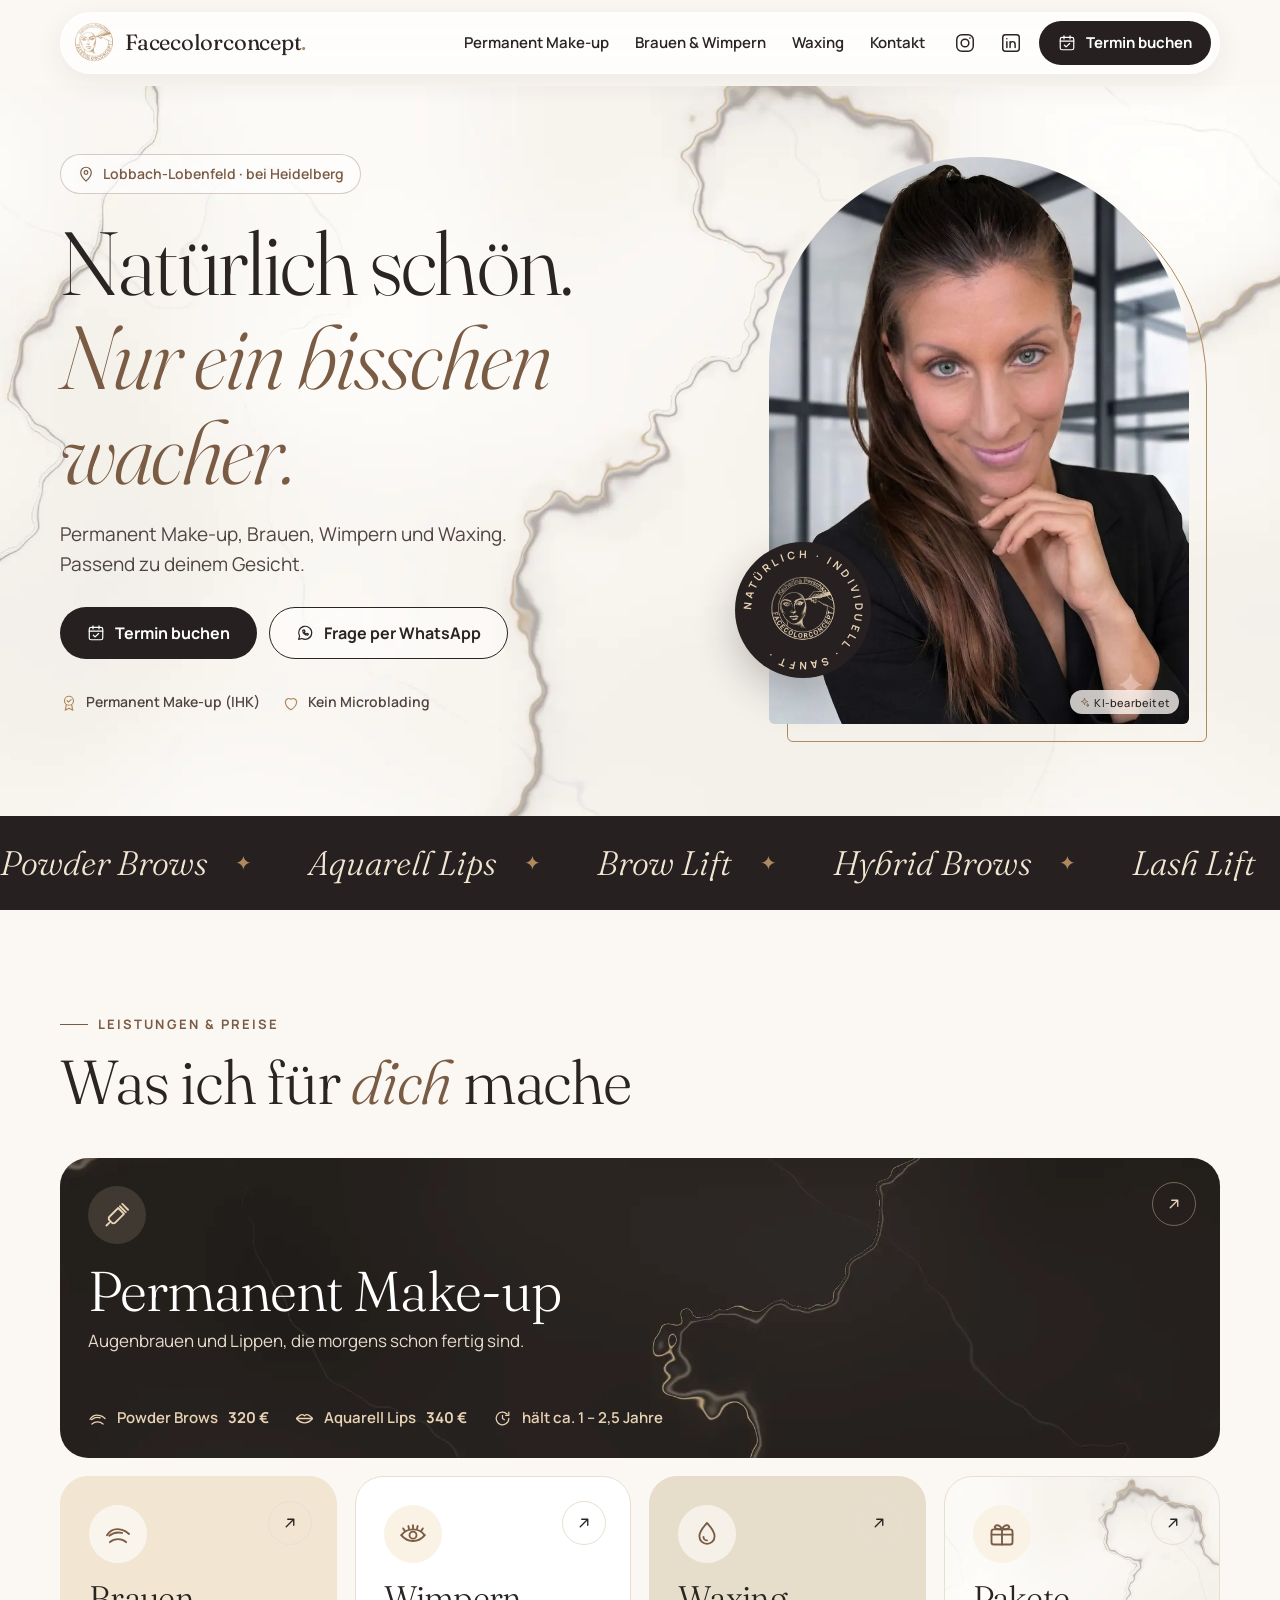
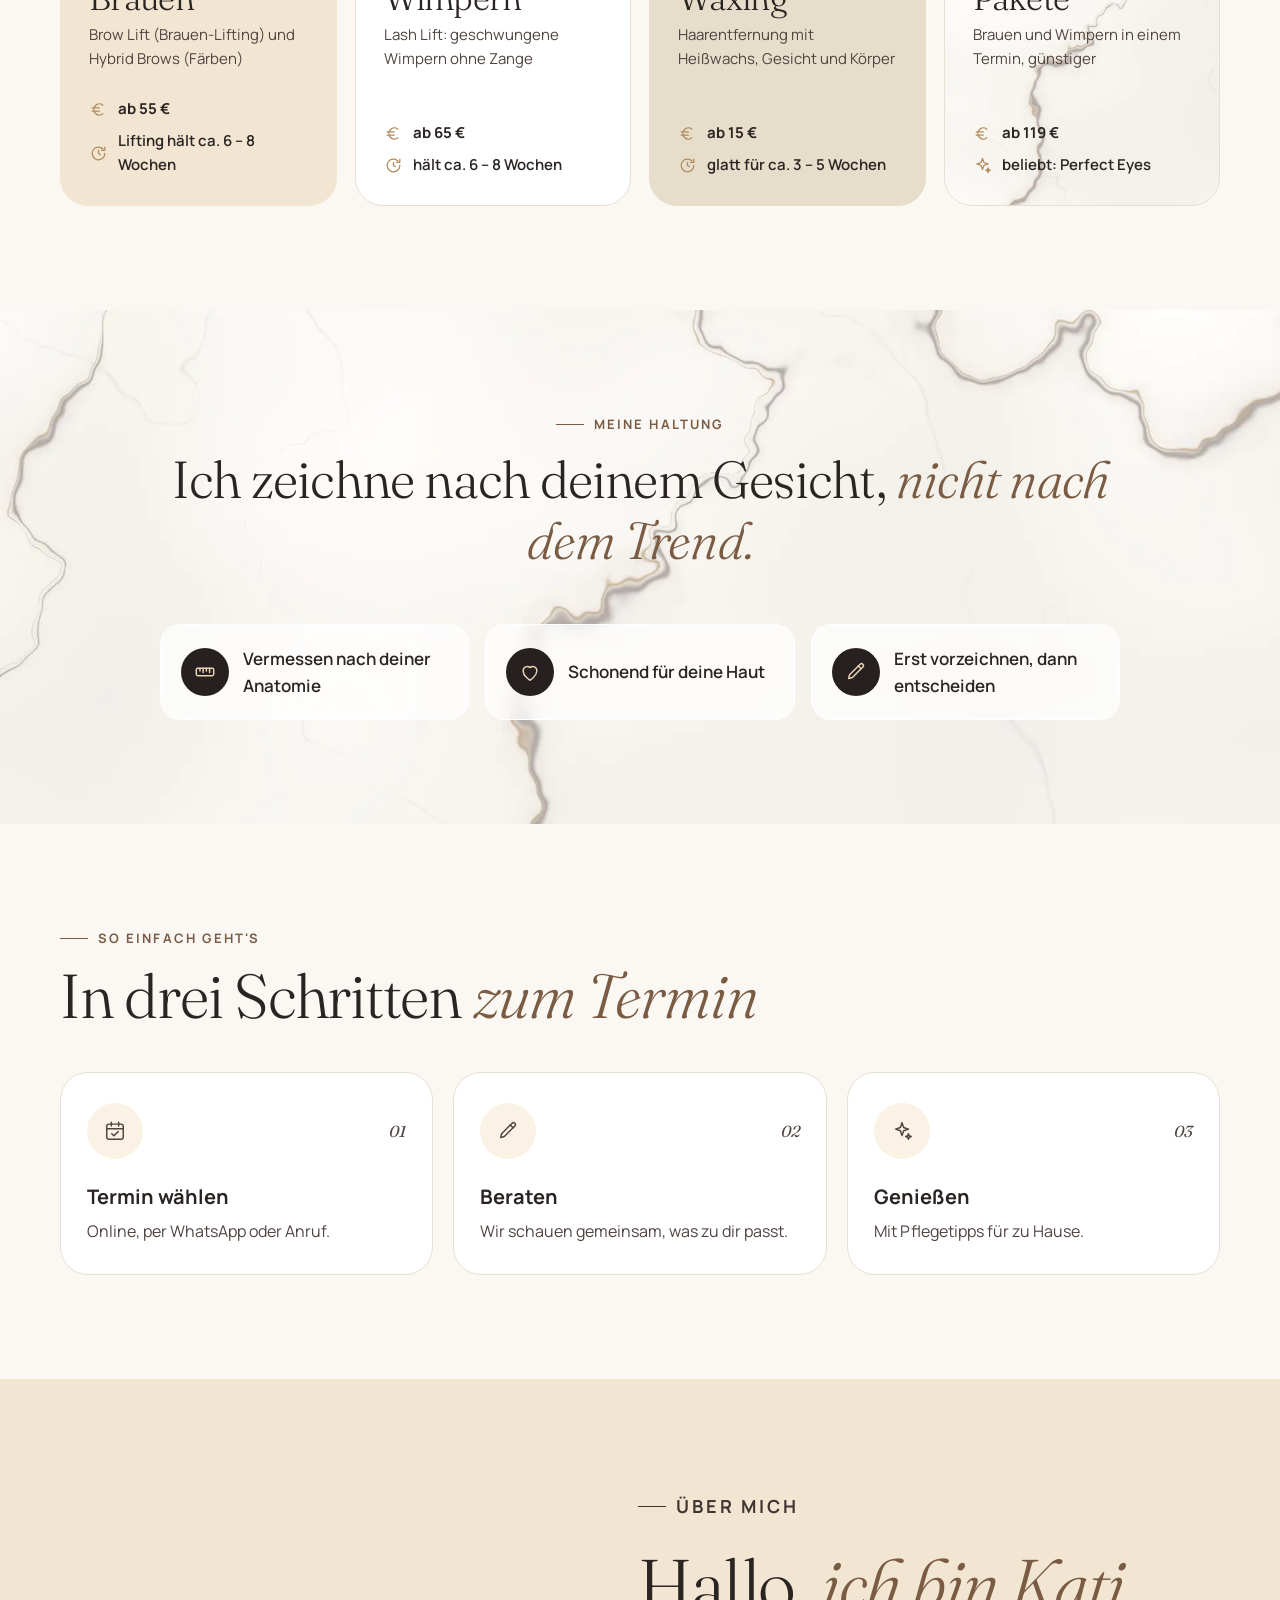
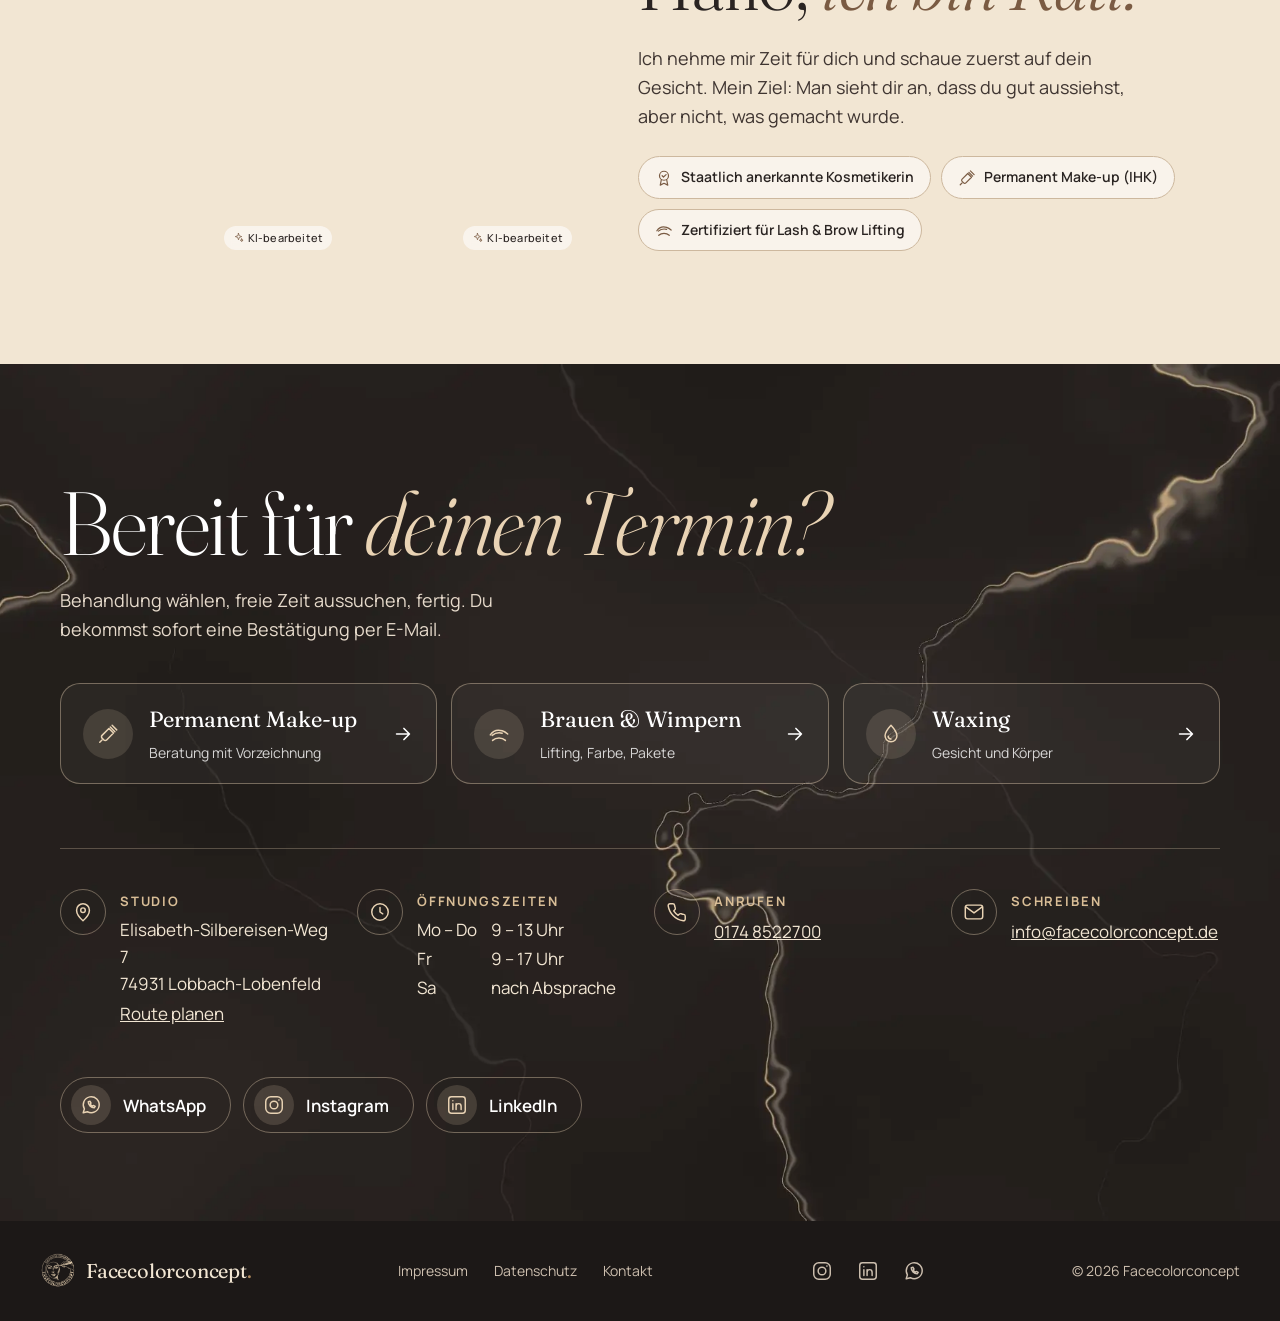
==== index.html @ b789e534 "Siegel ohne geprueft, Hinweis regulaere Preise ab 1.12." ====
<!doctype html>
<html lang="de">
<head>
<meta charset="utf-8">
<meta name="viewport" content="width=device-width, initial-scale=1">
<title>Permanent Make-up, Brow Lift & Waxing in Lobbach bei Heidelberg | Facecolorconcept</title>
<meta name="description" content="Powder Brows, Aquarell Lips, Brow Lift, Lash Lift und Waxing in Lobbach-Lobenfeld bei Heidelberg. Natürliche Ergebnisse, IHK-zertifiziert. Jetzt Termin buchen.">
<meta http-equiv="Content-Security-Policy" content="default-src 'self'; img-src 'self' https://facecolorconcept.goatcounter.com; script-src 'self'; style-src 'self'; font-src 'self'; connect-src 'self'; object-src 'none'; base-uri 'self'; form-action 'none'; upgrade-insecure-requests">
<meta name="referrer" content="strict-origin-when-cross-origin">
<meta name="theme-color" content="#262120">
<link rel="canonical" href="https://facecolorconcept.de/">
<link rel="icon" href="assets/img/favicon.png" type="image/png">
<link rel="apple-touch-icon" href="assets/img/apple-touch-icon.png">
<link rel="preload" href="assets/fonts/fraunces.woff2" as="font" type="font/woff2" crossorigin>
<link rel="preload" href="assets/fonts/manrope.woff2" as="font" type="font/woff2" crossorigin>
<link rel="stylesheet" href="assets/css/style.css">
<meta property="og:type" content="website">
<meta property="og:locale" content="de_DE">
<meta property="og:site_name" content="Facecolorconcept">
<meta property="og:title" content="Permanent Make-up, Brow Lift & Waxing in Lobbach bei Heidelberg | Facecolorconcept">
<meta property="og:description" content="Powder Brows, Aquarell Lips, Brow Lift, Lash Lift und Waxing in Lobbach-Lobenfeld bei Heidelberg. Natürliche Ergebnisse, IHK-zertifiziert. Jetzt Termin buchen.">
<meta property="og:url" content="https://facecolorconcept.de/">
<meta property="og:image" content="https://facecolorconcept.de/assets/img/teilen.jpg">
<script type="application/ld+json">{"@context": "https://schema.org", "@type": "BeautySalon", "name": "Facecolorconcept", "description": "Permanent Make-up (Powder Brows, Aquarell Lips), Brow Lift, Lash Lift, Hybrid Brows und Waxing in Lobbach-Lobenfeld bei Heidelberg.", "url": "https://facecolorconcept.de/", "telephone": "+49 174 8522700", "email": "info@facecolorconcept.de", "image": "https://facecolorconcept.de/assets/img/teilen.jpg", "logo": "https://facecolorconcept.de/assets/img/apple-touch-icon.png", "priceRange": "13 € – 370 €", "address": {"@type": "PostalAddress", "streetAddress": "Elisabeth-Silbereisen-Weg 7", "postalCode": "74931", "addressLocality": "Lobbach-Lobenfeld", "addressRegion": "Baden-Württemberg", "addressCountry": "DE"}, "areaServed": ["Lobbach", "Heidelberg", "Meckesheim", "Neckargemünd", "Mosbach", "Sinsheim"], "openingHoursSpecification": [{"@type": "OpeningHoursSpecification", "dayOfWeek": ["Monday", "Tuesday", "Wednesday", "Thursday"], "opens": "09:00", "closes": "13:00"}, {"@type": "OpeningHoursSpecification", "dayOfWeek": "Friday", "opens": "09:00", "closes": "17:00"}], "founder": {"@type": "Person", "name": "Katharina Perschka", "jobTitle": "Kosmetikerin und Permanent Make-up (IHK)"}, "sameAs": ["https://www.instagram.com/facecolorconcept/", "https://www.linkedin.com/company/facecolorconcept/"]}</script>
</head>
<body>
<a class="sprung" href="#inhalt">Zum Inhalt springen</a>
<aside class="leiste angebot" aria-label="Eröffnungsangebot"><a href="index.html#leistungen"><svg class="i i-s" aria-hidden="true" focusable="false"><use href="assets/icons.svg#geschenk"></use></svg>Eröffnung: 15 % auf alle Behandlungen bis 30.11.</a></aside>
<header class="kopf"><div class="huelle"><div class="kopf-innen">
<a class="marke" href="index.html" aria-label="Facecolorconcept, zur Startseite"><img src="assets/img/logo-gold.png" alt="" width="42" height="42"><span>Facecolorconcept<b>.</b></span></a>
<nav class="nav" aria-label="Hauptmenü"><ul class="nav-links"><li><a href="permanent-make-up.html">Permanent Make-up</a></li><li><a href="brauen-wimpern.html">Brauen & Wimpern</a></li><li><a href="waxing.html">Waxing</a></li><li><a href="index.html#kontakt">Kontakt</a></li></ul>
<div class="sozial"><a href="https://www.instagram.com/facecolorconcept/" rel="noopener" aria-label="Instagram @facecolorconcept"><svg class="i " aria-hidden="true" focusable="false"><use href="assets/icons.svg#instagram"></use></svg></a><a href="https://www.linkedin.com/company/facecolorconcept/" rel="noopener" aria-label="LinkedIn Facecolorconcept"><svg class="i " aria-hidden="true" focusable="false"><use href="assets/icons.svg#linkedin"></use></svg></a></div>
<a class="knopf knopf-dunkel knopf-klein" href="index.html#kontakt"><svg class="i i-s" aria-hidden="true" focusable="false"><use href="assets/icons.svg#kalender"></use></svg>Termin buchen</a>
<details class="menue"><summary aria-label="Menü öffnen"><svg class="i " aria-hidden="true" focusable="false"><use href="assets/icons.svg#menue"></use></svg></summary><div class="menue-feld"><a href="index.html"><svg class="i " aria-hidden="true" focusable="false"><use href="assets/icons.svg#funkeln"></use></svg>Start</a><a href="permanent-make-up.html"><svg class="i " aria-hidden="true" focusable="false"><use href="assets/icons.svg#pmu"></use></svg>Permanent Make-up</a><a href="brauen-wimpern.html"><svg class="i " aria-hidden="true" focusable="false"><use href="assets/icons.svg#braue"></use></svg>Brauen & Wimpern</a><a href="waxing.html"><svg class="i " aria-hidden="true" focusable="false"><use href="assets/icons.svg#wachs"></use></svg>Waxing</a><a href="index.html#kontakt"><svg class="i " aria-hidden="true" focusable="false"><use href="assets/icons.svg#ort"></use></svg>Kontakt</a><a href="https://www.instagram.com/facecolorconcept/" rel="noopener"><svg class="i " aria-hidden="true" focusable="false"><use href="assets/icons.svg#instagram"></use></svg>Instagram</a><a href="https://www.linkedin.com/company/facecolorconcept/" rel="noopener"><svg class="i " aria-hidden="true" focusable="false"><use href="assets/icons.svg#linkedin"></use></svg>LinkedIn</a></div></details>
</nav></div></div></header>
<main id="inhalt">
<section class="start marmor"><div class="huelle start-raster">
<div class="start-text">
<p class="chip"><svg class="i i-s" aria-hidden="true" focusable="false"><use href="assets/icons.svg#ort"></use></svg>Lobbach-Lobenfeld · bei Heidelberg</p>
<h1>Natürlich schön.<br><em>Nur ein bisschen wacher.</em></h1>
<p class="unterzeile">Permanent Make-up, Brauen, Wimpern und Waxing. Passend zu deinem Gesicht.</p>
<div class="knopfreihe">
<a class="knopf knopf-dunkel" href="#kontakt"><svg class="i i-s" aria-hidden="true" focusable="false"><use href="assets/icons.svg#kalender"></use></svg>Termin buchen</a>
<a class="knopf knopf-rand" href="https://wa.me/491748522700" rel="noopener"><svg class="i i-s" aria-hidden="true" focusable="false"><use href="assets/icons.svg#whatsapp"></use></svg>Frage per WhatsApp</a>
</div>
<ul class="vertrauen">
<li><svg class="i i-s" aria-hidden="true" focusable="false"><use href="assets/icons.svg#siegel"></use></svg>Permanent Make-up (IHK)</li>
<li><svg class="i i-s" aria-hidden="true" focusable="false"><use href="assets/icons.svg#ohne-schnitt"></use></svg>Kein Microblading</li>
<li class="angebot"><svg class="i i-s" aria-hidden="true" focusable="false"><use href="assets/icons.svg#geschenk"></use></svg>15 % Eröffnungsrabatt</li>
</ul>
</div>
<div class="start-bild"><div class="bogen">
<picture class=""><source srcset="assets/img/kati-portrait.webp" type="image/webp"><img src="assets/img/kati-portrait.jpg" alt="Kati, Inhaberin von Facecolorconcept, lächelt in die Kamera" width="820" height="1180" fetchpriority="high"></picture>
<a class="ki-hinweis" href="impressum.html#bildnachweis"><svg class="i i-s" aria-hidden="true" focusable="false"><use href="assets/icons.svg#funkeln"></use></svg>KI-bearbeitet</a>
<div class="siegel"><svg class="dreh" viewBox="0 0 136 136" aria-hidden="true"><defs><path id="kreis" d="M68,68 m-52,0 a52,52 0 1,1 104,0 a52,52 0 1,1 -104,0"/></defs><text fill="#E9D3B4" font-size="10.5" font-weight="700" letter-spacing="3.2"><textPath href="#kreis">NATÜRLICH · INDIVIDUELL · SANFT · </textPath></text></svg><img src="assets/img/logo-hell.png" alt="" width="70" height="70"></div>
</div></div>
</div></section>
<section class="laufband" aria-label="Behandlungen: Powder Brows, Aquarell Lips, Brow Lift, Hybrid Brows, Lash Lift, Waxing">
<div class="lauf" aria-hidden="true"><span>Powder Brows<span class="stern" aria-hidden="true">✦</span>Aquarell Lips<span class="stern" aria-hidden="true">✦</span>Brow Lift<span class="stern" aria-hidden="true">✦</span>Hybrid Brows<span class="stern" aria-hidden="true">✦</span>Lash Lift<span class="stern" aria-hidden="true">✦</span>Waxing<span class="stern" aria-hidden="true">✦</span></span><span>Powder Brows<span class="stern" aria-hidden="true">✦</span>Aquarell Lips<span class="stern" aria-hidden="true">✦</span>Brow Lift<span class="stern" aria-hidden="true">✦</span>Hybrid Brows<span class="stern" aria-hidden="true">✦</span>Lash Lift<span class="stern" aria-hidden="true">✦</span>Waxing<span class="stern" aria-hidden="true">✦</span></span></div></section>
<section id="leistungen" class="abschnitt" aria-labelledby="leistungen-titel"><div class="huelle">
<div class="abschnitt-kopf"><div><p class="dachzeile">Leistungen &amp; Preise</p><h2 id="leistungen-titel">Was ich für <em>dich</em> mache</h2></div>
<p class="leise angebot"><svg class="i i-s" aria-hidden="true" focusable="false"><use href="assets/icons.svg#geschenk"></use></svg> Bis 30.11. alles 15 % günstiger, ab 1.12. gelten die regulären Preise</p></div>
<div class="kacheln">
<a class="kachel kachel-gross marmor-dunkel" href="permanent-make-up.html">
<span class="kachel-symbol"><svg class="i " aria-hidden="true" focusable="false"><use href="assets/icons.svg#pmu"></use></svg></span>
<div><h3>Permanent Make-up</h3><p class="unter">Augenbrauen und Lippen, die morgens schon fertig sind.</p></div>
<ul class="fakten"><li><svg class="i " aria-hidden="true" focusable="false"><use href="assets/icons.svg#braue"></use></svg>Powder Brows <span class="preis-alt">320 €</span><span class="angebot"> 272 €</span></li><li><svg class="i " aria-hidden="true" focusable="false"><use href="assets/icons.svg#lippen"></use></svg>Aquarell Lips <span class="preis-alt">340 €</span><span class="angebot"> 289 €</span></li><li><svg class="i " aria-hidden="true" focusable="false"><use href="assets/icons.svg#haelt"></use></svg>hält ca. 1 – 2,5 Jahre</li></ul>
<span class="ecke"><svg class="i i-s" aria-hidden="true" focusable="false"><use href="assets/icons.svg#pfeil-schraeg"></use></svg></span></a>
<a class="kachel kachel-nude" href="brauen-wimpern.html#brauen">
<span class="kachel-symbol"><svg class="i " aria-hidden="true" focusable="false"><use href="assets/icons.svg#braue"></use></svg></span>
<div><h3>Brauen</h3><p class="unter">Brow Lift (Brauen-Lifting) und Hybrid Brows (Färben)</p></div>
<ul class="fakten"><li><svg class="i " aria-hidden="true" focusable="false"><use href="assets/icons.svg#euro"></use></svg><span class="preis-alt">ab 55 €</span><span class="angebot"> 47 €</span></li><li><svg class="i " aria-hidden="true" focusable="false"><use href="assets/icons.svg#haelt"></use></svg>Lifting hält ca. 6 – 8 Wochen</li></ul>
<span class="ecke"><svg class="i i-s" aria-hidden="true" focusable="false"><use href="assets/icons.svg#pfeil-schraeg"></use></svg></span></a>
<a class="kachel" href="brauen-wimpern.html#wimpern">
<span class="kachel-symbol"><svg class="i " aria-hidden="true" focusable="false"><use href="assets/icons.svg#wimpern"></use></svg></span>
<div><h3>Wimpern</h3><p class="unter">Lash Lift: geschwungene Wimpern ohne Zange</p></div>
<ul class="fakten"><li><svg class="i " aria-hidden="true" focusable="false"><use href="assets/icons.svg#euro"></use></svg><span class="preis-alt">ab 65 €</span><span class="angebot"> 55 €</span></li><li><svg class="i " aria-hidden="true" focusable="false"><use href="assets/icons.svg#haelt"></use></svg>hält ca. 6 – 8 Wochen</li></ul>
<span class="ecke"><svg class="i i-s" aria-hidden="true" focusable="false"><use href="assets/icons.svg#pfeil-schraeg"></use></svg></span></a>
<a class="kachel kachel-sand" href="waxing.html">
<span class="kachel-symbol"><svg class="i " aria-hidden="true" focusable="false"><use href="assets/icons.svg#wachs"></use></svg></span>
<div><h3>Waxing</h3><p class="unter">Haarentfernung mit Heißwachs, Gesicht und Körper</p></div>
<ul class="fakten"><li><svg class="i " aria-hidden="true" focusable="false"><use href="assets/icons.svg#euro"></use></svg><span class="preis-alt">ab 15 €</span><span class="angebot"> 13 €</span></li><li><svg class="i " aria-hidden="true" focusable="false"><use href="assets/icons.svg#haelt"></use></svg>glatt für ca. 3 – 5 Wochen</li></ul>
<span class="ecke"><svg class="i i-s" aria-hidden="true" focusable="false"><use href="assets/icons.svg#pfeil-schraeg"></use></svg></span></a>
<a class="kachel marmor" href="brauen-wimpern.html#pakete">
<span class="kachel-symbol"><svg class="i " aria-hidden="true" focusable="false"><use href="assets/icons.svg#paket"></use></svg></span>
<div><h3>Pakete</h3><p class="unter">Brauen und Wimpern in einem Termin, günstiger</p></div>
<ul class="fakten"><li><svg class="i " aria-hidden="true" focusable="false"><use href="assets/icons.svg#euro"></use></svg><span class="preis-alt">ab 119 €</span><span class="angebot"> 101 €</span></li><li><svg class="i " aria-hidden="true" focusable="false"><use href="assets/icons.svg#funkeln"></use></svg>beliebt: Perfect Eyes</li></ul>
<span class="ecke"><svg class="i i-s" aria-hidden="true" focusable="false"><use href="assets/icons.svg#pfeil-schraeg"></use></svg></span></a>
</div>
</div></section>

<section class="abschnitt marmor" aria-labelledby="haltung-titel"><div class="huelle">
<p class="dachzeile mitte">Meine Haltung</p>
<h2 id="haltung-titel" class="nur-sr">Meine Haltung</h2>
<p class="zitat">Ich zeichne nach deinem Gesicht, <em>nicht nach dem Trend.</em></p>
<div class="punkte">
<div class="punkt"><span class="punkt-symbol"><svg class="i " aria-hidden="true" focusable="false"><use href="assets/icons.svg#lineal"></use></svg></span>Vermessen nach deiner Anatomie</div>
<div class="punkt"><span class="punkt-symbol"><svg class="i " aria-hidden="true" focusable="false"><use href="assets/icons.svg#ohne-schnitt"></use></svg></span>Schonend für deine Haut</div>
<div class="punkt"><span class="punkt-symbol"><svg class="i " aria-hidden="true" focusable="false"><use href="assets/icons.svg#stift"></use></svg></span>Erst vorzeichnen, dann entscheiden</div>
</div>
</div></section>

<section class="abschnitt" aria-labelledby="ablauf-titel"><div class="huelle">
<div class="abschnitt-kopf"><div><p class="dachzeile">So einfach geht's</p><h2 id="ablauf-titel">In drei Schritten <em>zum Termin</em></h2></div></div>
<ol class="schritte">
<li class="schritt"><div class="schritt-kopf"><span class="schritt-symbol"><svg class="i " aria-hidden="true" focusable="false"><use href="assets/icons.svg#kalender"></use></svg></span><span class="schritt-nr" aria-hidden="true">01</span></div><strong>Termin wählen</strong><span>Online, per WhatsApp oder Anruf.</span></li>
<li class="schritt"><div class="schritt-kopf"><span class="schritt-symbol"><svg class="i " aria-hidden="true" focusable="false"><use href="assets/icons.svg#stift"></use></svg></span><span class="schritt-nr" aria-hidden="true">02</span></div><strong>Beraten</strong><span>Wir schauen gemeinsam, was zu dir passt.</span></li>
<li class="schritt"><div class="schritt-kopf"><span class="schritt-symbol"><svg class="i " aria-hidden="true" focusable="false"><use href="assets/icons.svg#funkeln"></use></svg></span><span class="schritt-nr" aria-hidden="true">03</span></div><strong>Genießen</strong><span>Mit Pflegetipps für zu Hause.</span></li>
</ol>
</div></section>

<section id="ueber" class="abschnitt ueber" aria-labelledby="ueber-titel"><div class="huelle ueber-raster">
<div class="ueber-bilder">
<div class="foto b1"><picture class=""><source srcset="assets/img/kati-laecheln.webp" type="image/webp"><img src="assets/img/kati-laecheln.jpg" alt="Kati lächelt mit gesenktem Blick, natürliche Brauen und Wimpern (mit KI überarbeitet)" width="760" height="1012" loading="lazy" decoding="async"></picture><a class="ki-hinweis" href="impressum.html#bildnachweis"><svg class="i i-s" aria-hidden="true" focusable="false"><use href="assets/icons.svg#funkeln"></use></svg>KI-bearbeitet</a></div>
<div class="foto b2"><picture class=""><source srcset="assets/img/studio-stuhl.webp" type="image/webp"><img src="assets/img/studio-stuhl.jpg" alt="Behandlungsstuhl am Fenster im Studio in Lobenfeld (mit KI überarbeitet)" width="760" height="1014" loading="lazy" decoding="async"></picture><a class="ki-hinweis" href="impressum.html#bildnachweis"><svg class="i i-s" aria-hidden="true" focusable="false"><use href="assets/icons.svg#funkeln"></use></svg>KI-bearbeitet</a></div>
</div>
<div class="ueber-text">
<p class="dachzeile">Über mich</p>
<h2 id="ueber-titel">Hallo, <em>ich bin Kati.</em></h2>
<p>Ich nehme mir Zeit für dich und schaue zuerst auf dein Gesicht. Mein Ziel: Man sieht dir an, dass du gut aussiehst, aber nicht, was gemacht wurde.</p>
<ul class="abzeichen">
<li><svg class="i " aria-hidden="true" focusable="false"><use href="assets/icons.svg#siegel"></use></svg>Staatlich anerkannte Kosmetikerin</li>
<li><svg class="i " aria-hidden="true" focusable="false"><use href="assets/icons.svg#pmu"></use></svg>Permanent Make-up (IHK)</li>
<li><svg class="i " aria-hidden="true" focusable="false"><use href="assets/icons.svg#braue"></use></svg>Zertifiziert für Lash &amp; Brow Lifting</li>
</ul>
</div>
</div></section>
<section id="kontakt" class="kontakt marmor-dunkel" aria-labelledby="kontakt-titel"><div class="huelle">
<h2 id="kontakt-titel">Bereit für <em>deinen Termin?</em></h2>
<p class="unterzeile">Behandlung wählen, freie Zeit aussuchen, fertig. Du bekommst sofort eine Bestätigung per E-Mail.</p>
<div class="buchen">
<a href="https://calendar.google.com/calendar/appointments/schedules/AcZssZ0W7Y41-nvT5F7qibxaAA-_3sntyDcwnQsq_N9JnynrLRz6_lx8_kPI-M7NoxWNJtw4HAvrp8Aa" rel="noopener"><span class="b-symbol"><svg class="i " aria-hidden="true" focusable="false"><use href="assets/icons.svg#pmu"></use></svg></span><span><b>Permanent Make-up</b><small>Beratung mit Vorzeichnung</small></span><svg class="i pfeil" aria-hidden="true" focusable="false"><use href="assets/icons.svg#pfeil"></use></svg></a>
<a href="https://calendar.google.com/calendar/appointments/schedules/AcZssZ3TWfWredSL36sEth7nJj7C3yMIMnPWYh9Qk11H2CMjYnlBax1mEqhsHFlk1iGGQQ5jMBZb1IZK" rel="noopener"><span class="b-symbol"><svg class="i " aria-hidden="true" focusable="false"><use href="assets/icons.svg#braue"></use></svg></span><span><b>Brauen &amp; Wimpern</b><small>Lifting, Farbe, Pakete</small></span><svg class="i pfeil" aria-hidden="true" focusable="false"><use href="assets/icons.svg#pfeil"></use></svg></a>
<a href="https://calendar.google.com/calendar/appointments/schedules/AcZssZ15VoZ3M2ykFBg5dEog1ucELycZfQTqySF8WUEhzVzdiiUvNusT0zaV16lQ3gb8Dq1Jra11zT0Z" rel="noopener"><span class="b-symbol"><svg class="i " aria-hidden="true" focusable="false"><use href="assets/icons.svg#wachs"></use></svg></span><span><b>Waxing</b><small>Gesicht und Körper</small></span><svg class="i pfeil" aria-hidden="true" focusable="false"><use href="assets/icons.svg#pfeil"></use></svg></a>
</div>
<div class="infos">
<div class="info"><span class="info-symbol"><svg class="i " aria-hidden="true" focusable="false"><use href="assets/icons.svg#ort"></use></svg></span><div><h3>Studio</h3><address>Elisabeth-Silbereisen-Weg 7<br>74931 Lobbach-Lobenfeld</address><a href="https://www.google.com/maps/dir/?api=1&destination=Elisabeth-Silbereisen-Weg+7,+74931+Lobbach" rel="noopener">Route planen</a></div></div>
<div class="info"><span class="info-symbol"><svg class="i " aria-hidden="true" focusable="false"><use href="assets/icons.svg#uhr"></use></svg></span><div><h3>Öffnungszeiten</h3><dl><dt>Mo – Do</dt><dd>9 – 13 Uhr</dd><dt>Fr</dt><dd>9 – 17 Uhr</dd><dt>Sa</dt><dd>nach Absprache</dd></dl></div></div>
<div class="info"><span class="info-symbol"><svg class="i " aria-hidden="true" focusable="false"><use href="assets/icons.svg#telefon"></use></svg></span><div><h3>Anrufen</h3><a href="tel:+491748522700">0174 8522700</a></div></div>
<div class="info"><span class="info-symbol"><svg class="i " aria-hidden="true" focusable="false"><use href="assets/icons.svg#mail"></use></svg></span><div><h3>Schreiben</h3><a href="mailto:info@facecolorconcept.de">info@facecolorconcept.de</a></div></div>
</div>
<div class="sozial-gross">
<a href="https://wa.me/491748522700" rel="noopener"><span class="s-symbol"><svg class="i " aria-hidden="true" focusable="false"><use href="assets/icons.svg#whatsapp"></use></svg></span>WhatsApp</a>
<a href="https://www.instagram.com/facecolorconcept/" rel="noopener"><span class="s-symbol"><svg class="i " aria-hidden="true" focusable="false"><use href="assets/icons.svg#instagram"></use></svg></span>Instagram</a>
<a href="https://www.linkedin.com/company/facecolorconcept/" rel="noopener"><span class="s-symbol"><svg class="i " aria-hidden="true" focusable="false"><use href="assets/icons.svg#linkedin"></use></svg></span>LinkedIn</a>
</div>
</div></section>
</main>
<footer class="fuss"><div class="huelle fuss-innen">
<a class="marke" href="index.html"><img src="assets/img/logo-hell.png" alt="" width="36" height="36" loading="lazy"><span>Facecolorconcept<b>.</b></span></a>
<nav aria-label="Rechtliches"><a href="impressum.html">Impressum</a><a href="datenschutz.html">Datenschutz</a><a href="index.html#kontakt">Kontakt</a></nav>
<div class="sozial"><a href="https://www.instagram.com/facecolorconcept/" rel="noopener" aria-label="Instagram"><svg class="i " aria-hidden="true" focusable="false"><use href="assets/icons.svg#instagram"></use></svg></a><a href="https://www.linkedin.com/company/facecolorconcept/" rel="noopener" aria-label="LinkedIn"><svg class="i " aria-hidden="true" focusable="false"><use href="assets/icons.svg#linkedin"></use></svg></a><a href="https://wa.me/491748522700" rel="noopener" aria-label="WhatsApp"><svg class="i " aria-hidden="true" focusable="false"><use href="assets/icons.svg#whatsapp"></use></svg></a></div>
<span>© 2026 Facecolorconcept</span>
</div></footer>
<nav class="handy-leiste" aria-label="Schnellkontakt"><a class="hl-buchen" href="index.html#kontakt"><svg class="i i-s" aria-hidden="true" focusable="false"><use href="assets/icons.svg#kalender"></use></svg>Termin buchen</a><a class="hl-rund" href="https://wa.me/491748522700" rel="noopener" aria-label="WhatsApp"><svg class="i " aria-hidden="true" focusable="false"><use href="assets/icons.svg#whatsapp"></use></svg></a><a class="hl-rund" href="tel:+491748522700" aria-label="Anrufen"><svg class="i " aria-hidden="true" focusable="false"><use href="assets/icons.svg#telefon"></use></svg></a></nav>
<script src="assets/js/main.js"></script>
</body>
</html>
---- assets/css/style.css ----
/* Facecolorconcept – Marmor-Design */
@font-face{font-family:"Fraunces";src:url(../fonts/fraunces.woff2) format("woff2");font-weight:100 900;font-style:normal;font-display:swap}
@font-face{font-family:"Fraunces";src:url(../fonts/fraunces-italic.woff2) format("woff2");font-weight:100 900;font-style:italic;font-display:swap}
@font-face{font-family:"Manrope";src:url(../fonts/manrope.woff2) format("woff2");font-weight:200 800;font-style:normal;font-display:swap}

:root{
  --text:#2A2422; --text-2:#4F4440; --bronze:#7A5B43; --gold:#B08A5E; --gold-hell:#E9D3B4;
  --creme:#F9F2E5; --sand:#E6DECA; --nude:#F2E6D3; --weiss:#FBF8F4; --dunkel:#262120;
  --rand:#E8DFD3; --radius:28px; --max:1200px;
  --serif:"Fraunces",Georgia,"Times New Roman",serif; --sans:"Manrope",system-ui,-apple-system,"Segoe UI",sans-serif;
}
*,*::before,*::after{box-sizing:border-box}
html{scroll-behavior:smooth;-webkit-text-size-adjust:100%}
body{margin:0;background:var(--weiss);color:var(--text);font-family:var(--sans);font-size:17px;line-height:1.6;-webkit-font-smoothing:antialiased}
img{max-width:100%;height:auto;display:block}
a{color:inherit}
h1,h2,h3{font-family:var(--serif);font-weight:300;letter-spacing:-.02em;line-height:1.05;margin:0}
h1 em,h2 em,h3 em,.zitat em{font-style:italic;color:var(--bronze)}
p{margin:0}
.i{width:22px;height:22px;flex:none;display:inline-block;vertical-align:middle}
.i-s{width:18px;height:18px}.i-l{width:30px;height:30px}
.huelle{max-width:var(--max);margin:0 auto;padding:0 20px}
.nur-sr{position:absolute!important;width:1px;height:1px;overflow:hidden;clip:rect(0 0 0 0);white-space:nowrap}
.sprung{position:absolute;left:12px;top:-60px;z-index:100;background:var(--dunkel);color:#fff;padding:10px 16px;border-radius:999px}
.sprung:focus{top:12px}
:focus-visible{outline:2px solid var(--bronze);outline-offset:3px;border-radius:6px}

/* Marmor */
.marmor{background:#F7F3EE url(../img/marmor.jpg) center/cover no-repeat;background-image:image-set(url(../img/marmor.webp) type("image/webp"),url(../img/marmor.jpg) type("image/jpeg"))}
.marmor-dunkel{background:#262120 url(../img/marmor-dunkel.jpg) center/cover no-repeat;background-image:image-set(url(../img/marmor-dunkel.webp) type("image/webp"),url(../img/marmor-dunkel.jpg) type("image/jpeg"));color:var(--nude)}

/* Angebotsleiste */
.leiste{background:var(--dunkel);color:var(--gold-hell);font-size:14px;font-weight:600;text-align:center;padding:9px 16px}
.leiste a{display:inline-flex;align-items:center;gap:8px;text-decoration:none;min-height:28px}
.leiste a:hover{color:#fff}

/* Kopf */
.kopf{position:sticky;top:0;z-index:50;padding:12px 0;transition:background-color .3s}
.kopf-innen{display:flex;align-items:center;justify-content:space-between;gap:12px;padding:8px 8px 8px 12px;background:rgba(255,255,255,.72);-webkit-backdrop-filter:blur(14px);backdrop-filter:blur(14px);border:1px solid rgba(255,255,255,.95);border-radius:999px;box-shadow:0 8px 30px rgba(42,36,34,.07)}
.marke{display:flex;align-items:center;gap:10px;text-decoration:none;font-family:var(--serif);font-size:22px;letter-spacing:-.01em}
.marke img{width:42px;height:42px}
.marke span b{color:var(--gold);font-weight:400}
.nav{display:flex;align-items:center;gap:6px}
.nav-links{display:flex;gap:2px;list-style:none;margin:0;padding:0}
.nav-links a{display:inline-flex;align-items:center;min-height:44px;padding:0 12px;border-radius:999px;text-decoration:none;font-size:15px;font-weight:600}
.nav-links a:hover,.nav-links a[aria-current=page]{background:rgba(176,138,94,.14)}
.sozial{display:flex;gap:2px}
.sozial a{display:inline-flex;align-items:center;justify-content:center;width:44px;height:44px;border-radius:50%;text-decoration:none}
.sozial a:hover{background:rgba(176,138,94,.16);color:var(--bronze)}
.menue{display:none}
.menue summary{list-style:none;display:inline-flex;align-items:center;justify-content:center;width:46px;height:46px;border-radius:50%;cursor:pointer;background:var(--dunkel);color:#fff}
.menue summary::-webkit-details-marker{display:none}
.menue-feld{position:absolute;right:20px;left:20px;top:78px;background:#fff;border-radius:24px;padding:12px;box-shadow:0 24px 60px rgba(42,36,34,.18);display:grid;gap:4px}
.menue-feld a{display:flex;align-items:center;gap:12px;min-height:52px;padding:0 14px;border-radius:14px;text-decoration:none;font-weight:600}
.menue-feld a:hover{background:var(--creme)}
.menue-feld .i{color:var(--gold)}

/* Knöpfe */
.knopf{display:inline-flex;align-items:center;justify-content:center;gap:10px;min-height:52px;padding:0 26px;border-radius:999px;font-weight:700;font-size:16px;text-decoration:none;border:1px solid transparent;transition:background-color .25s,color .25s,transform .25s;cursor:pointer}
.knopf:hover{transform:translateY(-1px)}
.knopf-dunkel{background:var(--dunkel);color:#fff}
.knopf-dunkel:hover{background:var(--bronze)}
.knopf-rand{border-color:var(--text);color:var(--text);background:rgba(255,255,255,.45)}
.knopf-rand:hover{background:var(--text);color:#fff}
.knopf-hell{background:var(--gold-hell);color:var(--dunkel)}
.knopf-hell:hover{background:#fff}
.knopf-klein{min-height:44px;padding:0 18px;font-size:15px}

/* Start */
.start{padding:28px 0 88px;overflow:hidden}
.start-raster{display:flex;flex-wrap:wrap;align-items:center;gap:48px 56px;padding-top:40px}
.start-text{flex:1 1 500px;min-width:0}
.start-bild{flex:1 1 360px;min-width:0;display:flex;justify-content:center}
.chip{display:inline-flex;align-items:center;gap:8px;padding:8px 16px;border:1px solid rgba(122,91,67,.3);border-radius:999px;background:rgba(255,255,255,.6);font-size:14px;font-weight:600;color:var(--bronze)}
.start h1{font-size:clamp(46px,7vw,90px);margin:22px 0 20px}
.start .unterzeile{font-size:19px;color:var(--text-2);max-width:470px;margin-bottom:28px}
.knopfreihe{display:flex;flex-wrap:wrap;gap:12px}
.vertrauen{display:flex;flex-wrap:wrap;gap:10px 22px;margin-top:32px;padding:0;list-style:none;font-size:14px;font-weight:600;color:var(--text-2)}
.vertrauen li{display:flex;align-items:center;gap:8px}
.vertrauen .i{color:var(--gold)}
.bogen{position:relative;width:100%;max-width:420px}
.bogen::before{content:"";position:absolute;inset:18px -18px -18px 18px;border:1px solid var(--gold);border-radius:999px 999px 28px 28px}
.bogen picture,.bogen img{position:relative;border-radius:999px 999px 28px 28px;aspect-ratio:4/5.4;object-fit:cover;width:100%}
.siegel{position:absolute;left:-34px;bottom:46px;width:136px;height:136px;border-radius:50%;background:var(--dunkel);display:grid;place-items:center;box-shadow:0 16px 40px rgba(38,33,32,.25)}
.siegel img{width:70px;height:70px}
.siegel svg{position:absolute;inset:0;width:136px;height:136px}
.dreh{animation:dreh 26s linear infinite;transform-origin:50% 50%}
@keyframes dreh{to{transform:rotate(360deg)}}

/* Laufband */
.laufband{background:var(--dunkel);color:var(--nude);overflow:hidden;padding:20px 0}
.lauf{display:flex;width:max-content;animation:lauf 40s linear infinite}
.lauf span{display:inline-flex;align-items:center;gap:28px;padding-right:28px;font-family:var(--serif);font-style:italic;font-weight:300;font-size:34px;white-space:nowrap}
.lauf .stern{color:var(--gold);font-style:normal;font-size:20px}
@keyframes lauf{to{transform:translateX(-50%)}}

/* Abschnitte */
.abschnitt{padding:104px 0}
.abschnitt-kopf{display:flex;flex-wrap:wrap;justify-content:space-between;align-items:flex-end;gap:16px 40px;margin-bottom:44px}
.abschnitt h2{font-size:clamp(38px,5vw,62px)}
.dachzeile{display:flex;align-items:center;gap:10px;font-size:13px;font-weight:700;letter-spacing:.16em;text-transform:uppercase;color:var(--bronze);margin-bottom:14px}
.dachzeile::before{content:"";width:28px;height:1px;background:currentColor}
.leise{color:var(--text-2)}

/* Leistungskacheln */
.kacheln{display:grid;grid-template-columns:repeat(auto-fit,minmax(min(100%,270px),1fr));gap:18px}
.kachel{position:relative;display:flex;flex-direction:column;gap:18px;min-height:330px;padding:28px;border-radius:var(--radius);text-decoration:none;background:#fff;border:1px solid var(--rand);transition:transform .35s,box-shadow .35s}
.kachel:hover{transform:translateY(-4px);box-shadow:0 20px 44px rgba(42,36,34,.11)}
.kachel-symbol{width:58px;height:58px;border-radius:50%;display:grid;place-items:center;background:var(--creme);color:var(--bronze)}
.kachel-symbol .i{width:28px;height:28px}
.kachel h3{font-size:34px}
.kachel .unter{font-size:15px;color:var(--text-2);margin-top:6px}
.fakten{list-style:none;margin:auto 0 0;padding:0;display:grid;gap:8px;font-size:15px;font-weight:600}
.fakten li{display:flex;align-items:center;gap:10px}
.fakten .i{color:var(--gold);width:19px;height:19px}
.kachel .ecke{position:absolute;top:24px;right:24px;width:44px;height:44px;border-radius:50%;border:1px solid var(--rand);display:grid;place-items:center;transition:background-color .25s,color .25s}
.kachel:hover .ecke{background:var(--dunkel);color:#fff;border-color:var(--dunkel)}
.kachel-gross{grid-column:1/-1;min-height:300px;color:var(--nude);border:0}
.kachel-gross h3{font-size:clamp(38px,5vw,56px);color:#fff}
.kachel-gross .unter{color:#E6DACB;font-size:17px}
.kachel-gross .kachel-symbol{background:rgba(233,211,180,.14);color:var(--gold-hell)}
.kachel-gross .fakten{display:flex;flex-wrap:wrap;gap:10px 26px;color:var(--gold-hell)}
.kachel-gross .fakten .i{color:var(--gold-hell)}
.kachel-gross .ecke{border-color:rgba(233,211,180,.4);color:var(--gold-hell)}
.kachel-gross:hover .ecke{background:var(--gold-hell);color:var(--dunkel)}
.kachel-nude{background:var(--nude);border-color:var(--nude)}
.kachel-sand{background:var(--sand);border-color:var(--sand)}
.kachel-nude .kachel-symbol,.kachel-sand .kachel-symbol{background:rgba(255,255,255,.6)}
.preis-alt{text-decoration:line-through;font-weight:500;opacity:.7;margin-right:4px}

/* Haltung */
.zitat{font-family:var(--serif);font-weight:300;font-size:clamp(30px,4.2vw,52px);line-height:1.18;letter-spacing:-.015em;text-align:center;max-width:960px;margin:0 auto 52px}
.punkte{display:grid;grid-template-columns:repeat(auto-fit,minmax(min(100%,220px),1fr));gap:16px;max-width:960px;margin:0 auto}
.punkt{display:flex;align-items:center;gap:14px;padding:20px;border-radius:20px;background:rgba(255,255,255,.72);-webkit-backdrop-filter:blur(8px);backdrop-filter:blur(8px);border:1px solid rgba(255,255,255,.95);font-weight:600}
.punkt-symbol{width:48px;height:48px;border-radius:50%;flex:none;display:grid;place-items:center;background:var(--dunkel);color:var(--gold-hell)}

/* Schritte */
.schritte{list-style:none;margin:0;padding:0;display:grid;grid-template-columns:repeat(auto-fit,minmax(min(100%,240px),1fr));gap:20px;counter-reset:s}
.schritt{position:relative;padding:30px 26px;border-radius:var(--radius);background:#fff;border:1px solid var(--rand)}
.schritt-kopf{display:flex;align-items:center;justify-content:space-between;margin-bottom:22px}
.schritt-symbol{width:56px;height:56px;border-radius:50%;display:grid;place-items:center;background:var(--creme);color:var(--bronze)}
.schritt-nr{font-family:var(--serif);font-style:italic;font-size:46px;line-height:1;color:var(--gold)}
.schritt strong{display:block;font-size:20px;margin-bottom:4px}
.schritt span{color:var(--text-2);font-size:16px}

/* Über mich */
.ueber{background:var(--nude)}
.ueber-raster{display:flex;flex-wrap:wrap;align-items:center;gap:56px}
.ueber-bilder{flex:1 1 380px;min-width:0;display:grid;grid-template-columns:1.25fr 1fr;gap:14px;align-items:end}
.ueber-bilder img{width:100%;object-fit:cover;border-radius:24px}
.ueber-bilder .b1 img{aspect-ratio:3/4;border-radius:24px 24px 999px 999px}
.ueber-bilder .b2 img{aspect-ratio:3/4}
.ueber-text{flex:1 1 440px;min-width:0}
.ueber-text h2{font-size:clamp(44px,5.6vw,72px);margin-bottom:22px}
.ueber-text p{font-size:18px;color:#3F3531;margin-bottom:26px;max-width:520px}
.abzeichen{display:flex;flex-wrap:wrap;gap:10px;list-style:none;margin:0;padding:0}
.abzeichen li{display:flex;align-items:center;gap:8px;padding:9px 16px;border:1px solid #CDB89E;border-radius:999px;background:rgba(255,255,255,.55);font-size:14px;font-weight:600}
.abzeichen .i{color:var(--bronze);width:18px;height:18px}

/* Kontakt */
.kontakt{padding:112px 0 88px}
.kontakt h2{font-size:clamp(46px,7vw,92px);color:#fff;margin-bottom:16px}
.kontakt h2 em{color:var(--gold-hell)}
.kontakt .unterzeile{font-size:18px;color:#E6DACB;max-width:520px;margin-bottom:40px}
.buchen{display:grid;grid-template-columns:repeat(auto-fit,minmax(min(100%,250px),1fr));gap:14px;margin-bottom:64px}
.buchen a{display:flex;align-items:center;gap:16px;min-height:84px;padding:18px 22px;border-radius:20px;border:1px solid rgba(233,211,180,.4);background:rgba(255,255,255,.04);text-decoration:none;color:#fff;transition:background-color .25s,color .25s}
.buchen a:hover{background:var(--gold-hell);color:var(--dunkel)}
.buchen .b-symbol{width:50px;height:50px;border-radius:50%;flex:none;display:grid;place-items:center;background:rgba(233,211,180,.14);color:var(--gold-hell)}
.buchen a:hover .b-symbol{background:var(--dunkel)}
.buchen b{display:block;font-family:var(--serif);font-weight:400;font-size:22px}
.buchen small{font-size:14px;opacity:.8}
.buchen .pfeil{margin-left:auto}
.infos{display:grid;grid-template-columns:repeat(auto-fit,minmax(min(100%,230px),1fr));gap:28px;padding-top:40px;border-top:1px solid rgba(233,211,180,.28)}
.info{display:flex;gap:14px}
.info-symbol{width:46px;height:46px;flex:none;border-radius:50%;display:grid;place-items:center;border:1px solid rgba(233,211,180,.4);color:var(--gold-hell)}
.info h3{font-family:var(--sans);font-size:13px;font-weight:700;letter-spacing:.14em;text-transform:uppercase;color:#D9BE97;margin:4px 0 6px;line-height:1.3}
.info a,.info address,.info dl{color:#F2E6D3;font-style:normal}
.info a{display:inline-flex;align-items:center;min-height:32px}
.info a:hover{color:#fff}
.info dl{display:grid;grid-template-columns:auto 1fr;gap:2px 14px;margin:0}
.info dd{margin:0}
.sozial-gross{display:flex;flex-wrap:wrap;gap:12px;margin-top:48px}
.sozial-gross a{display:inline-flex;align-items:center;gap:12px;min-height:56px;padding:0 24px 0 10px;border-radius:999px;border:1px solid rgba(233,211,180,.4);text-decoration:none;color:#fff;font-weight:600}
.sozial-gross a:hover{background:var(--gold-hell);color:var(--dunkel)}
.sozial-gross .s-symbol{width:40px;height:40px;border-radius:50%;display:grid;place-items:center;background:rgba(233,211,180,.16);color:var(--gold-hell)}
.sozial-gross a:hover .s-symbol{background:var(--dunkel)}

/* Fuß */
.fuss{background:#1C1817;color:#CDBFAF;font-size:14px}
.fuss-innen{display:flex;flex-wrap:wrap;align-items:center;justify-content:space-between;gap:16px;padding:28px 0}
.fuss .marke{color:#F2E6D3;font-size:20px}
.fuss .marke img{width:36px;height:36px}
.fuss nav{display:flex;flex-wrap:wrap;gap:0 6px}
.fuss nav a{display:inline-flex;align-items:center;min-height:44px;padding:0 10px;text-decoration:none}
.fuss nav a:hover{color:#fff}
.fuss .sozial a{color:#CDBFAF}
.fuss .sozial a:hover{color:var(--dunkel);background:var(--gold-hell)}

/* Unterseiten */
.seitenkopf{padding:28px 0 80px}
.seitenkopf-innen{padding-top:48px;display:flex;flex-wrap:wrap;align-items:center;gap:32px 48px}
.seitenkopf-text{flex:1 1 520px;min-width:0}
.seitenkopf h1{font-size:clamp(44px,6.5vw,84px);margin:18px 0 16px}
.seitenkopf .unterzeile{font-size:19px;color:var(--text-2);max-width:540px;margin-bottom:26px}
.seitenkopf-symbol{width:150px;height:150px;border-radius:50%;display:grid;place-items:center;background:var(--dunkel);color:var(--gold-hell);flex:none}
.seitenkopf-symbol .i{width:64px;height:64px}
.brotkrumen{font-size:14px;color:var(--text-2)}
.brotkrumen a{text-decoration:none;font-weight:600}
.brotkrumen a:hover{color:var(--bronze)}
.preisliste{display:grid;gap:12px}
.posten{display:flex;flex-wrap:wrap;align-items:center;gap:8px 20px;padding:22px 24px;border-radius:20px;background:#fff;border:1px solid var(--rand)}
.posten-symbol{width:50px;height:50px;border-radius:50%;flex:none;display:grid;place-items:center;background:var(--creme);color:var(--bronze)}
.posten-text{flex:1 1 240px;min-width:0}
.posten-text b{display:block;font-family:var(--serif);font-weight:400;font-size:24px;line-height:1.2}
.posten-text span{font-size:15px;color:var(--text-2)}
.posten-preis{text-align:right;font-size:20px;font-weight:700;white-space:nowrap}
.posten-preis .preis-alt{font-size:15px}
.posten-hervor{border-color:var(--gold);background:var(--creme)}
.etikett{display:inline-flex;align-items:center;gap:6px;padding:3px 10px;border-radius:999px;background:var(--dunkel);color:var(--gold-hell);font-family:var(--sans);font-size:12px;font-weight:700;letter-spacing:.08em;vertical-align:middle;margin-left:8px}
.gruppe{margin-top:56px}
.gruppe h2{font-size:clamp(30px,3.6vw,42px);margin-bottom:22px;display:flex;align-items:center;gap:14px}
.gruppe h2 .i{width:34px;height:34px;color:var(--gold)}
.hinweis{display:flex;gap:12px;align-items:flex-start;margin-top:18px;padding:16px 20px;border-radius:16px;background:var(--creme);font-size:15px;color:var(--text-2)}
.hinweis .i{color:var(--bronze);margin-top:2px}
.wissen{display:grid;grid-template-columns:repeat(auto-fit,minmax(min(100%,230px),1fr));gap:14px}
.wissen div{display:flex;flex-direction:column;gap:12px;padding:24px;border-radius:20px;background:#fff;border:1px solid var(--rand)}
.wissen .w-symbol{width:50px;height:50px;border-radius:50%;display:grid;place-items:center;background:var(--dunkel);color:var(--gold-hell)}
.wissen b{font-size:18px}
.wissen span{font-size:15px;color:var(--text-2)}
.fragen{display:grid;gap:10px;max-width:860px}
.fragen details{border-radius:18px;background:#fff;border:1px solid var(--rand)}
.fragen summary{display:flex;align-items:center;justify-content:space-between;gap:16px;min-height:64px;padding:12px 22px;cursor:pointer;font-weight:700;font-size:17px;list-style:none}
.fragen summary::-webkit-details-marker{display:none}
.fragen summary::after{content:"+";font-family:var(--serif);font-size:28px;font-weight:300;color:var(--gold);transition:transform .25s}
.fragen details[open] summary::after{transform:rotate(45deg)}
.fragen details p{padding:0 22px 20px;color:var(--text-2)}
.abschluss{padding:88px 0}
.abschluss-innen{display:flex;flex-wrap:wrap;align-items:center;justify-content:space-between;gap:24px}
.abschluss h2{font-size:clamp(38px,5vw,60px);color:#fff}
.abschluss h2 em{color:var(--gold-hell)}
.text-seite{max-width:780px;padding:56px 20px 96px;margin:0 auto}
.text-seite h1{font-size:clamp(40px,6vw,64px);margin-bottom:28px}
.text-seite h2{font-family:var(--sans);font-weight:700;font-size:20px;letter-spacing:0;margin:36px 0 10px}
.text-seite p,.text-seite li{color:#3F3531;margin-bottom:10px}
.text-seite a{color:var(--bronze)}
.fehler{min-height:70vh;display:grid;place-items:center;text-align:center;padding:60px 20px}
.fehler h1{font-size:clamp(48px,8vw,96px);margin:20px 0}

@media (max-width:980px){
  .nav-links,.kopf .sozial,.kopf .knopf{display:none}
  .menue{display:block}
}
@media (max-width:640px){
  body{font-size:16px}
  .abschnitt{padding:72px 0}
  .start{padding-bottom:64px}
  .start-raster{padding-top:20px}
  .siegel{left:-8px;bottom:24px;width:112px;height:112px}
  .siegel svg{width:112px;height:112px}
  .siegel img{width:58px;height:58px}
  .bogen::before{inset:12px -10px -12px 12px}
  .lauf span{font-size:26px}
  .kachel{padding:24px;min-height:0}
  .posten-preis{text-align:left;width:100%;padding-left:70px}
  .seitenkopf-symbol{width:96px;height:96px}
  .seitenkopf-symbol .i{width:42px;height:42px}
  .marke span{font-size:19px}
  .knopfreihe .knopf{flex:1 1 100%}
}
@media (prefers-reduced-motion:reduce){
  html{scroll-behavior:auto}
  .lauf,.dreh{animation:none}
  .kachel,.knopf{transition:none}
}
html.angebot-vorbei .angebot,html.angebot-vorbei .leiste{display:none}
html.angebot-vorbei .preis-alt{text-decoration:none;opacity:1;margin:0;font-weight:700}
.dachzeile.mitte{justify-content:center}
.abstand{margin-bottom:28px}
.kachel.marmor-dunkel{background-color:#262120;background-image:url(../img/marmor-dunkel.jpg);background-image:image-set(url(../img/marmor-dunkel.webp) type("image/webp"),url(../img/marmor-dunkel.jpg) type("image/jpeg"));background-size:cover;background-position:center}
.kachel.marmor{background-color:#F7F3EE;background-image:url(../img/marmor.jpg);background-image:image-set(url(../img/marmor.webp) type("image/webp"),url(../img/marmor.jpg) type("image/jpeg"));background-size:cover;background-position:center}
.ueber-bilder picture{display:block}
.infos{grid-template-columns:repeat(auto-fit,minmax(min(100%,250px),1fr))}
.posten{display:grid;grid-template-columns:auto 1fr auto;align-items:center;gap:6px 18px}
.posten-text{flex:none}
.handy-leiste{display:none}
@media (max-width:980px){
  .handy-leiste{display:flex;gap:8px;position:fixed;left:12px;right:12px;bottom:12px;z-index:60;padding:8px;border-radius:999px;background:rgba(38,33,32,.92);-webkit-backdrop-filter:blur(12px);backdrop-filter:blur(12px);box-shadow:0 12px 34px rgba(0,0,0,.25)}
  .handy-leiste a{flex:1;display:inline-flex;align-items:center;justify-content:center;gap:8px;min-height:48px;border-radius:999px;font-weight:700;font-size:15px;text-decoration:none}
  .handy-leiste .hl-buchen{background:var(--gold-hell);color:var(--dunkel)}
  .handy-leiste .hl-rund{flex:0 0 48px;color:var(--gold-hell);border:1px solid rgba(233,211,180,.35)}
  body{padding-bottom:84px}
}
@media (max-width:640px){
  .posten{grid-template-columns:auto 1fr;padding:18px}
  .posten-preis{grid-column:2;text-align:left;width:auto;padding-left:0}
  .seitenkopf-symbol{display:none}
  .buchen b{font-size:20px}
}
.etikett{background:#1C1817;color:#FFFFFF;letter-spacing:.06em}
.posten-text .etikett{color:#FFFFFF;font-size:12px}
.ki-hinweis{position:absolute;right:14px;top:auto;bottom:14px;z-index:2;display:inline-flex;align-items:center;gap:6px;min-height:32px;padding:0 12px;border-radius:999px;background:rgba(38,33,32,.78);-webkit-backdrop-filter:blur(6px);backdrop-filter:blur(6px);color:#fff;font-size:12px;font-weight:600;text-decoration:none}
.ki-hinweis:hover{background:var(--dunkel)}
.ki-hinweis .i{width:14px;height:14px;color:var(--gold-hell)}
.ki-unter{grid-column:1/-1;display:flex;align-items:center;gap:6px;font-size:13px;color:#5E4B3E;margin-top:4px}
.ki-unter .i{width:14px;height:14px;color:var(--bronze)}
.ki-unter a{color:inherit;font-weight:600;display:inline-flex;min-height:32px;align-items:center}
.ueber-bilder .foto{position:relative}
.ueber-bilder .b1 .ki-hinweis{right:50%;transform:translateX(50%);bottom:18px;white-space:nowrap}
.ueber-bilder .ki-hinweis{right:10px;bottom:10px;font-size:11px;padding:0 10px}

/* KI-Hinweis dezent */
.ki-hinweis,.ueber-bilder .ki-hinweis,.ueber-bilder .b1 .ki-hinweis{right:10px;left:auto;bottom:10px;top:auto;transform:none;min-height:24px;padding:0 9px;gap:4px;font-size:11px;font-weight:500;letter-spacing:.2px;background:rgba(251,248,244,.78);color:#2A2422;-webkit-backdrop-filter:blur(4px);backdrop-filter:blur(4px)}
.ki-hinweis:hover,.ueber-bilder .ki-hinweis:hover{background:#FBF8F4;color:#2A2422}
.ki-hinweis .i{width:11px;height:11px;color:#7A5B43}
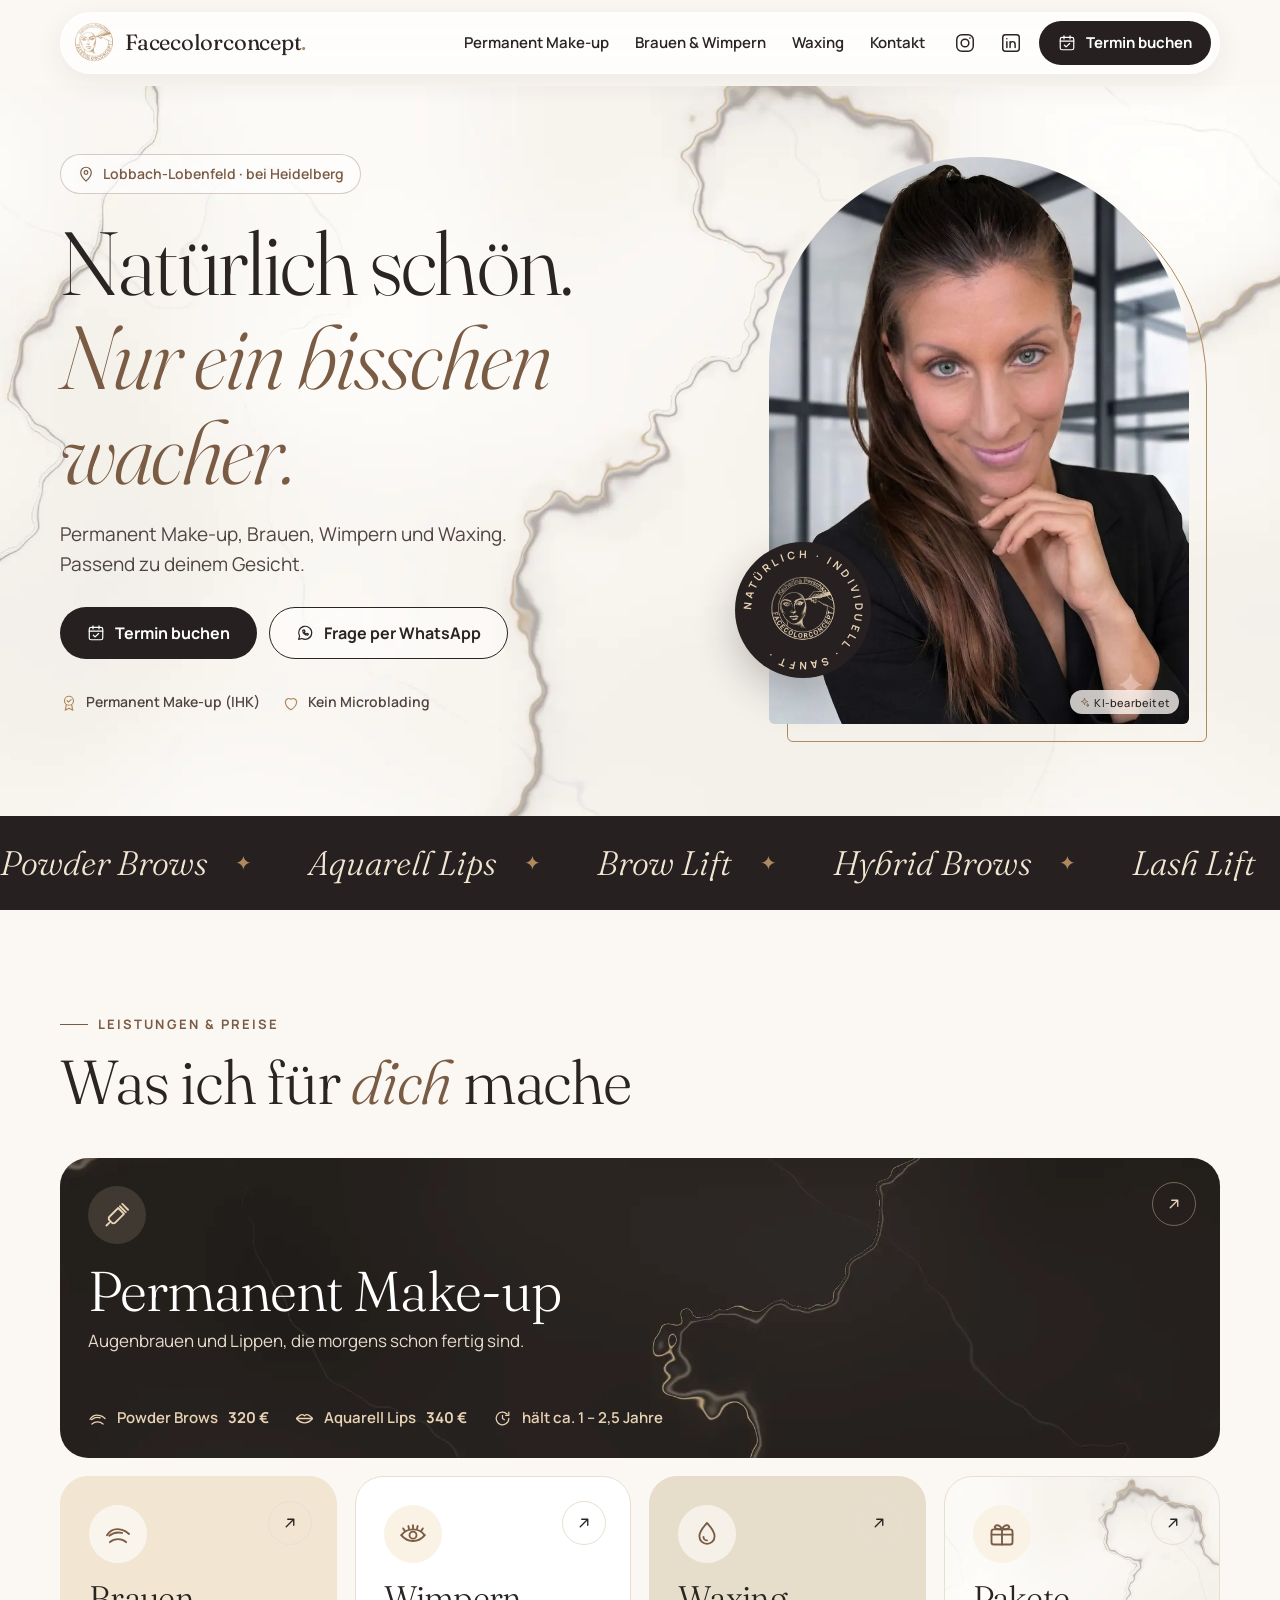
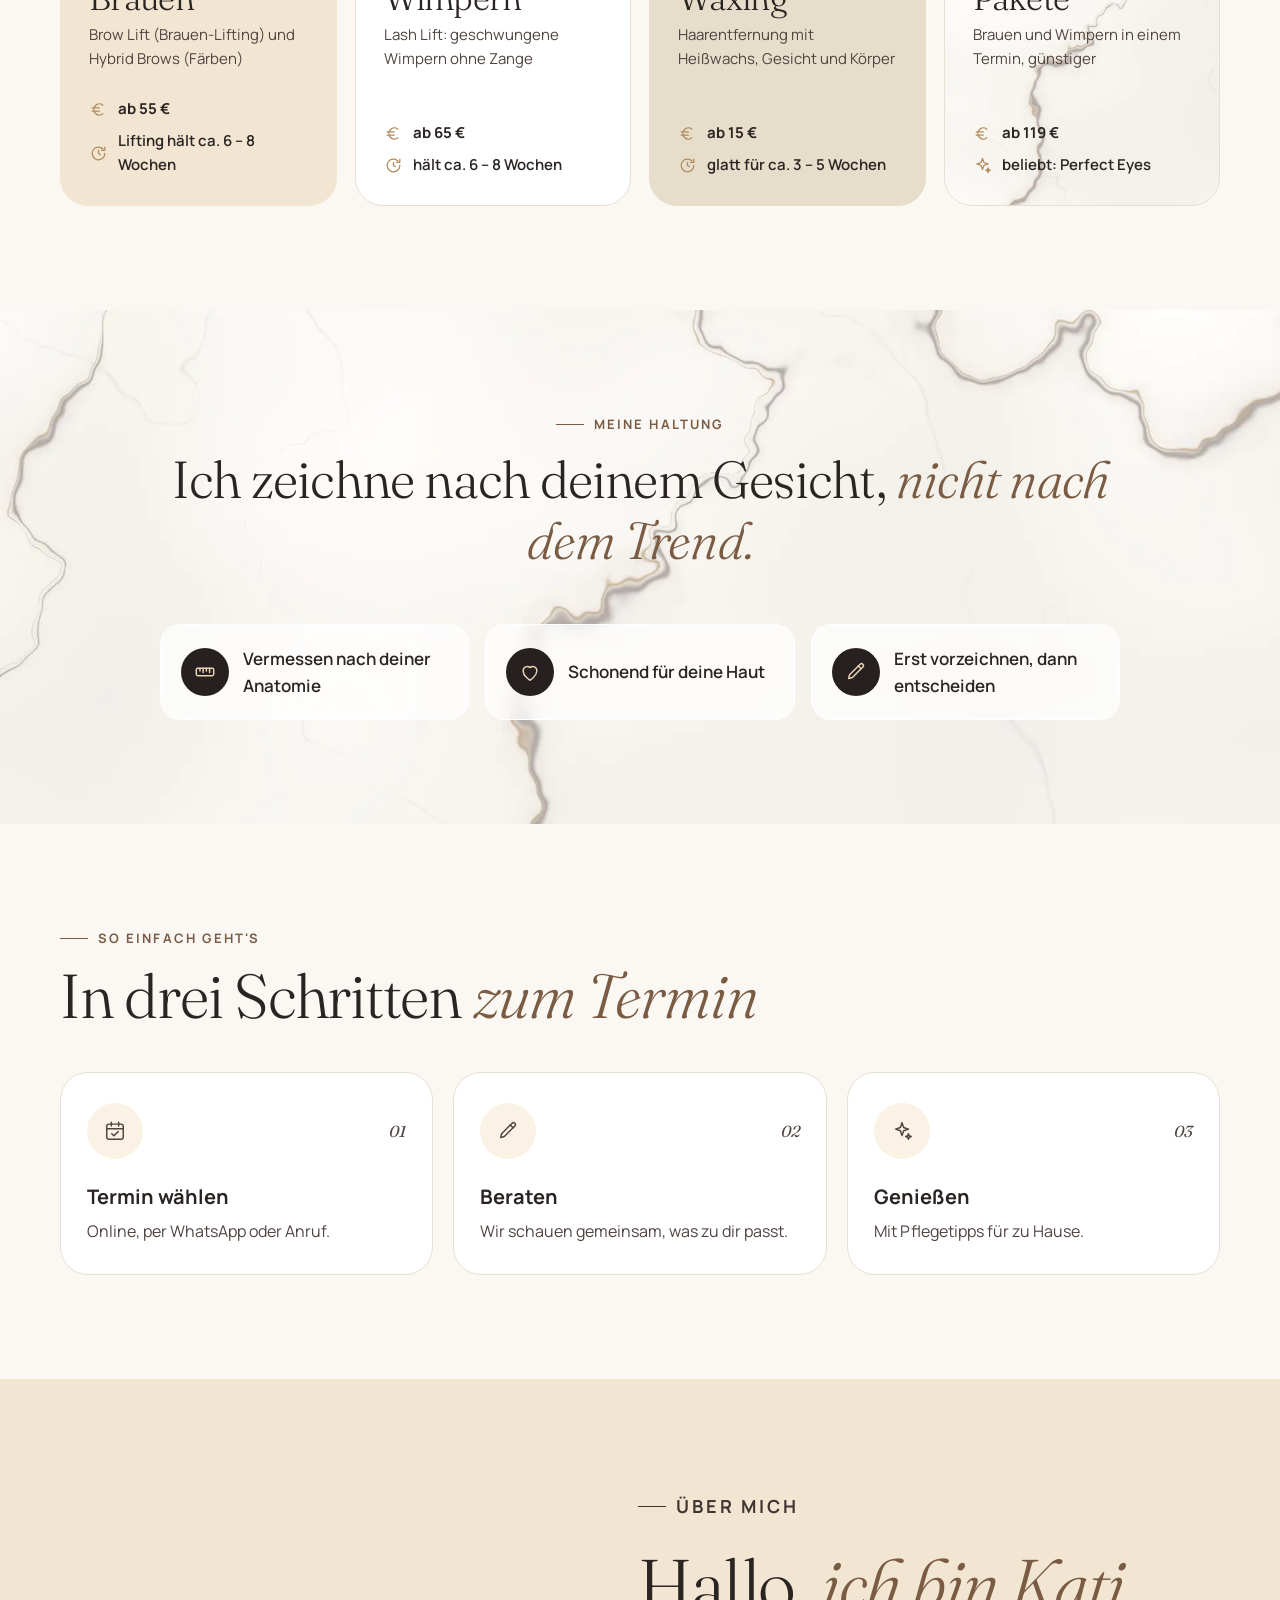
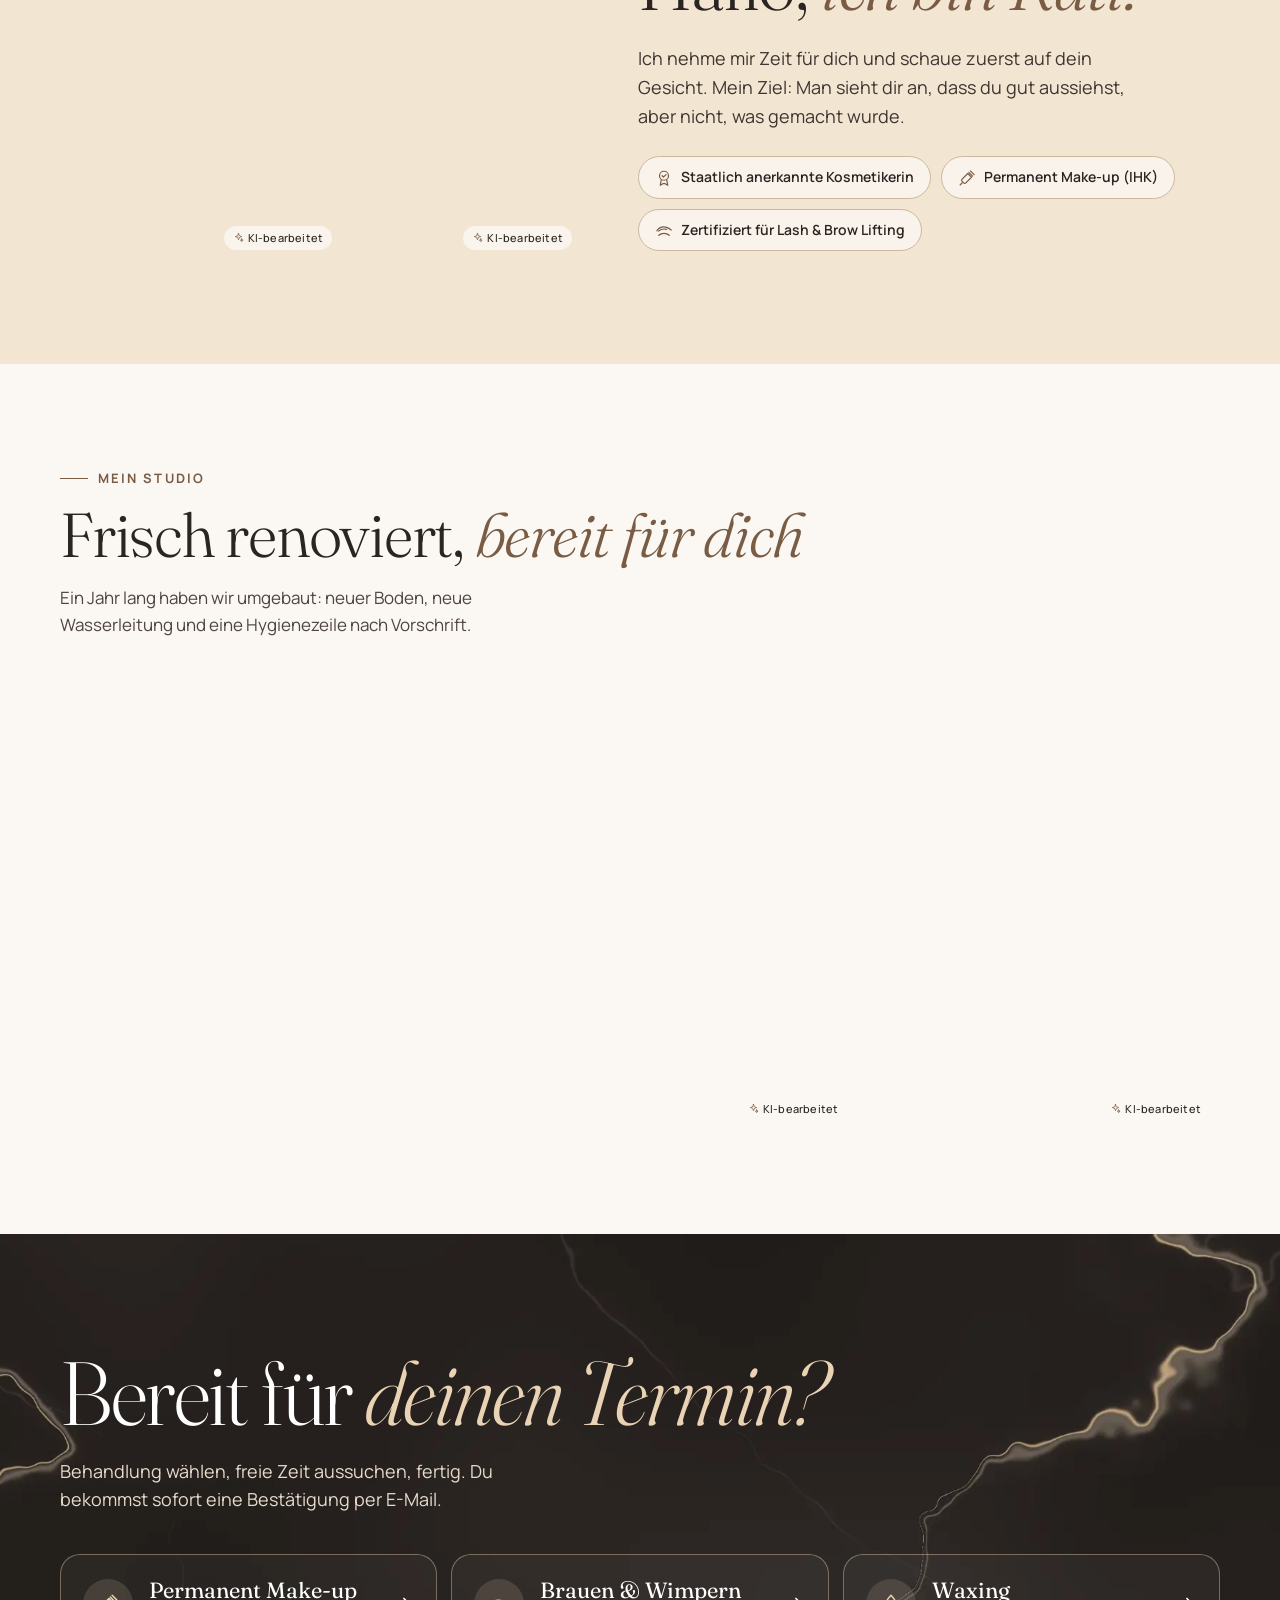
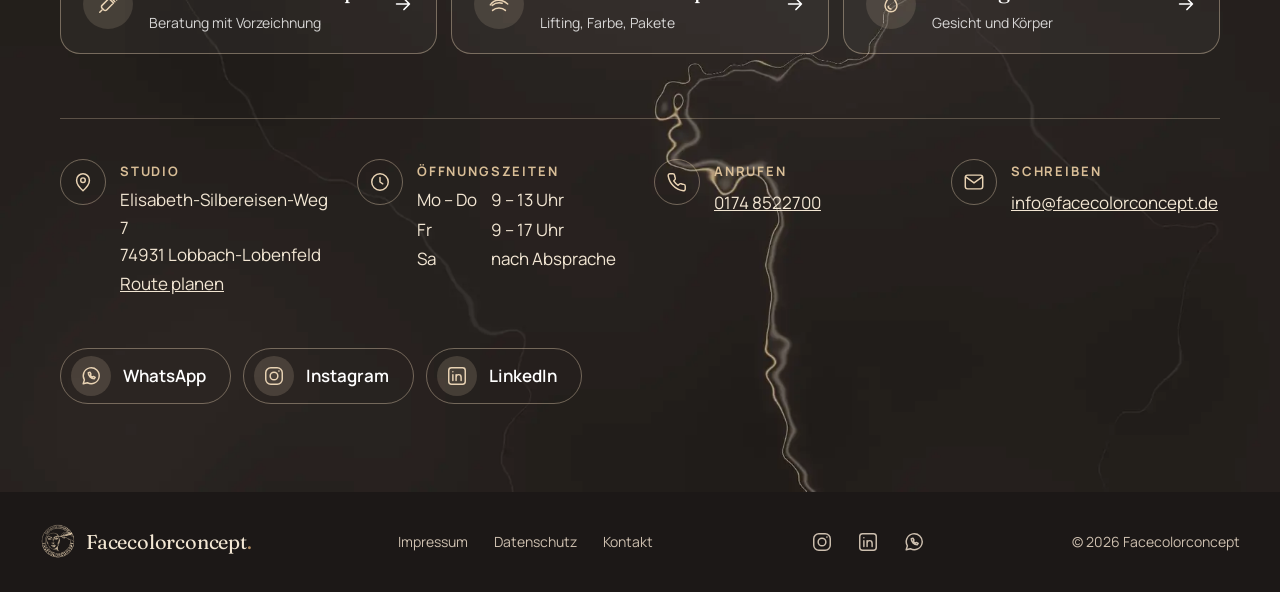
==== commit a18b7447: "Neuer Bereich Mein Studio mit Studiofoto und Kati" ====
--- a/index.html
+++ b/index.html
@@ -125,6 +125,14 @@
 </ul>
 </div>
 </div></section>
+<section id="studio" class="abschnitt studio" aria-labelledby="studio-titel"><div class="huelle">
+<div class="abschnitt-kopf"><div><p class="dachzeile">Mein Studio</p><h2 id="studio-titel">Frisch renoviert, <em>bereit für dich</em></h2></div>
+<p class="leise studio-text">Ein Jahr lang haben wir umgebaut: neuer Boden, neue Wasserleitung und eine Hygienezeile nach Vorschrift.</p></div>
+<div class="studio-bilder">
+<div class="foto s1"><picture><img src="assets/img/studio-raum.webp" alt="Behandlungsraum von Facecolorconcept mit Liege, Hygienezeile mit Waschbecken und Spendern und dem Schriftzug an der Wand (mit KI überarbeitet)" width="1600" height="900" loading="lazy" decoding="async"></picture><a class="ki-hinweis" href="impressum.html#bildnachweis"><svg class="i i-s" aria-hidden="true" focusable="false"><use href="assets/icons.svg#funkeln"></use></svg>KI-bearbeitet</a></div>
+<div class="foto s2"><picture><img src="assets/img/kati-willkommen%20(1).webp" alt="Kati im hellen Blazer lächelt im Studio (mit KI überarbeitet)" width="800" height="1072" loading="lazy" decoding="async"></picture><a class="ki-hinweis" href="impressum.html#bildnachweis"><svg class="i i-s" aria-hidden="true" focusable="false"><use href="assets/icons.svg#funkeln"></use></svg>KI-bearbeitet</a></div>
+</div>
+</div></section>
 <section id="kontakt" class="kontakt marmor-dunkel" aria-labelledby="kontakt-titel"><div class="huelle">
 <h2 id="kontakt-titel">Bereit für <em>deinen Termin?</em></h2>
 <p class="unterzeile">Behandlung wählen, freie Zeit aussuchen, fertig. Du bekommst sofort eine Bestätigung per E-Mail.</p>
--- a/assets/css/style.css
+++ b/assets/css/style.css
@@ -312,3 +312,19 @@
 .ki-hinweis,.ueber-bilder .ki-hinweis,.ueber-bilder .b1 .ki-hinweis{right:10px;left:auto;bottom:10px;top:auto;transform:none;min-height:24px;padding:0 9px;gap:4px;font-size:11px;font-weight:500;letter-spacing:.2px;background:rgba(251,248,244,.78);color:#2A2422;-webkit-backdrop-filter:blur(4px);backdrop-filter:blur(4px)}
 .ki-hinweis:hover,.ueber-bilder .ki-hinweis:hover{background:#FBF8F4;color:#2A2422}
 .ki-hinweis .i{width:11px;height:11px;color:#7A5B43}
+
+/* Mein Studio */
+.studio-text{max-width:420px;margin:0}
+.studio-bilder{display:grid;grid-template-columns:2.3fr 1fr;gap:16px}
+.studio-bilder .foto{position:relative;min-width:0}
+.studio-bilder picture{display:block}
+.studio-bilder img{display:block;width:100%;object-fit:cover;border-radius:var(--radius)}
+.studio-bilder .s1 img{aspect-ratio:16/9;height:auto}
+.studio-bilder .s2 picture{position:absolute;inset:0}
+.studio-bilder .s2 img{height:100%;object-position:50% 30%;border-radius:180px 180px var(--radius) var(--radius)}
+@media (max-width:760px){
+  .studio-bilder{grid-template-columns:1fr}
+  .studio-bilder .s2{max-width:260px;justify-self:center;width:100%}
+  .studio-bilder .s2 picture{position:static}
+  .studio-bilder .s2 img{height:auto;aspect-ratio:3/4}
+}
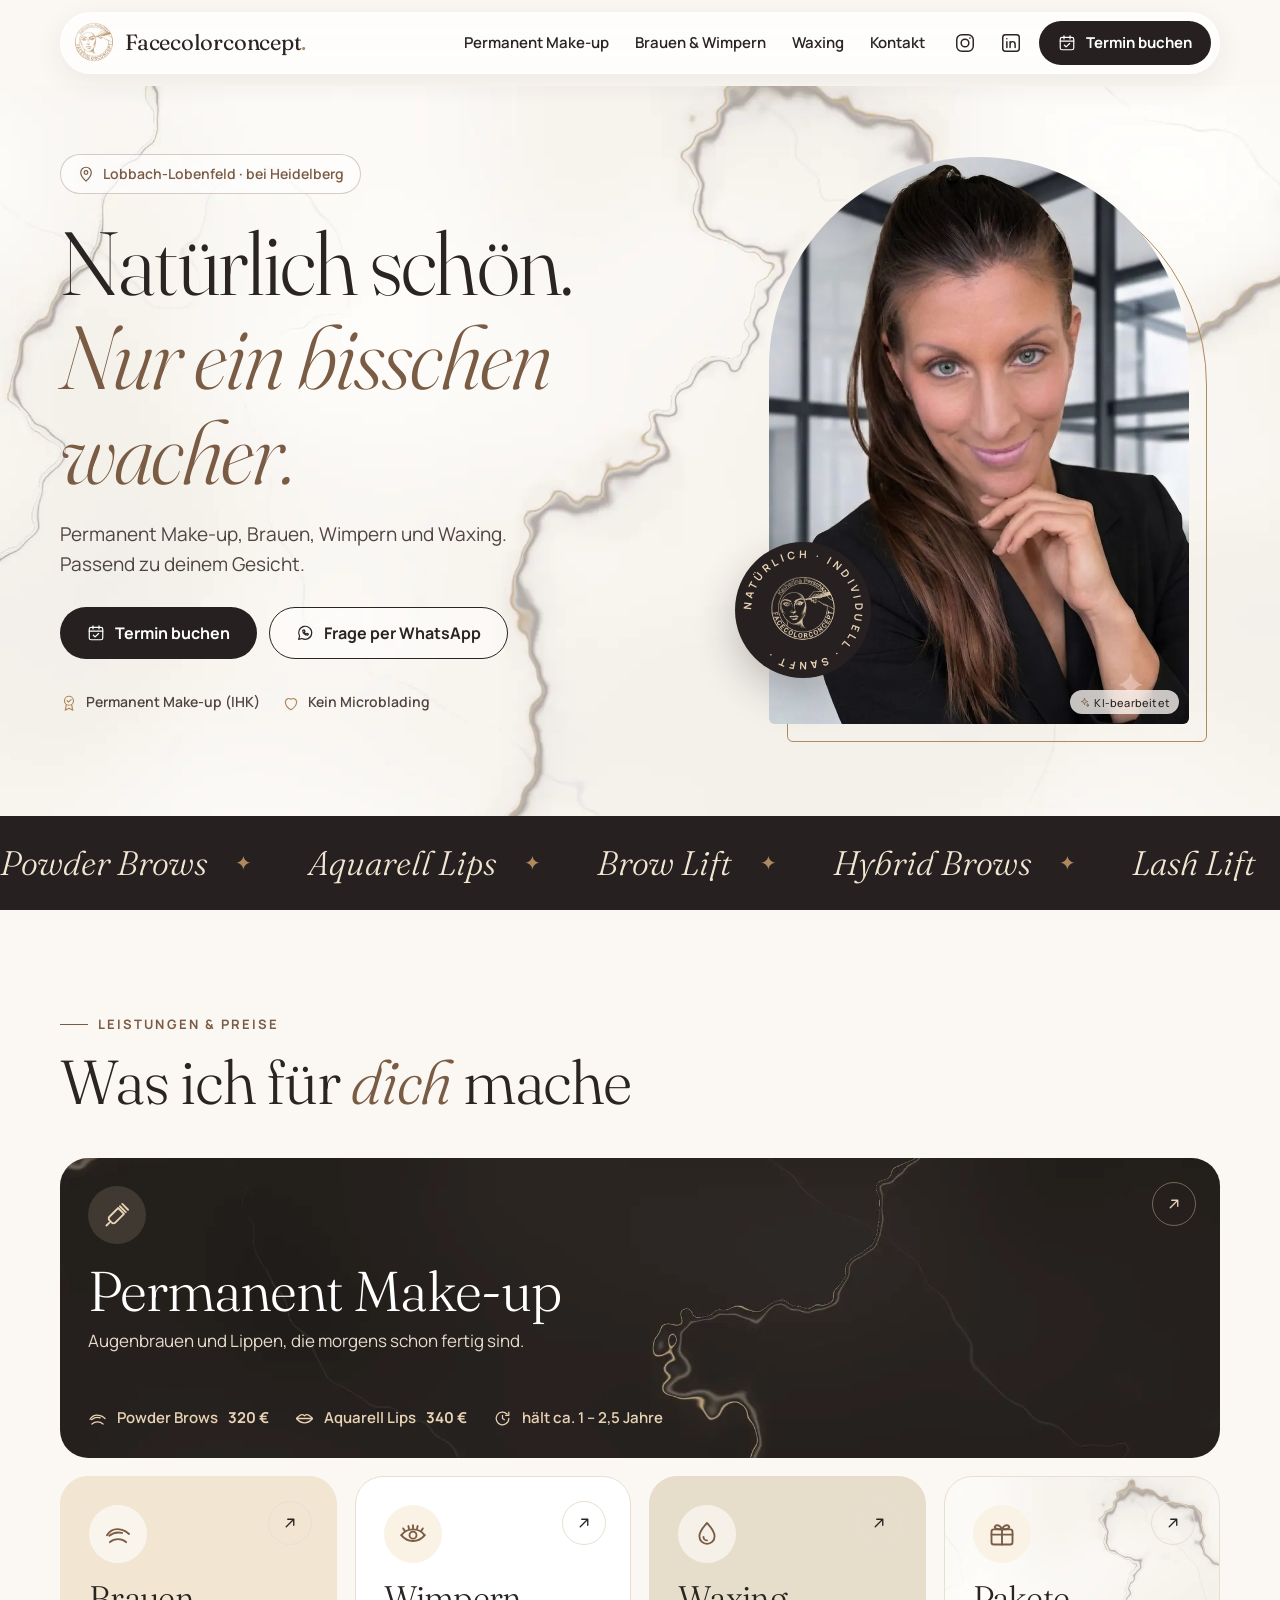
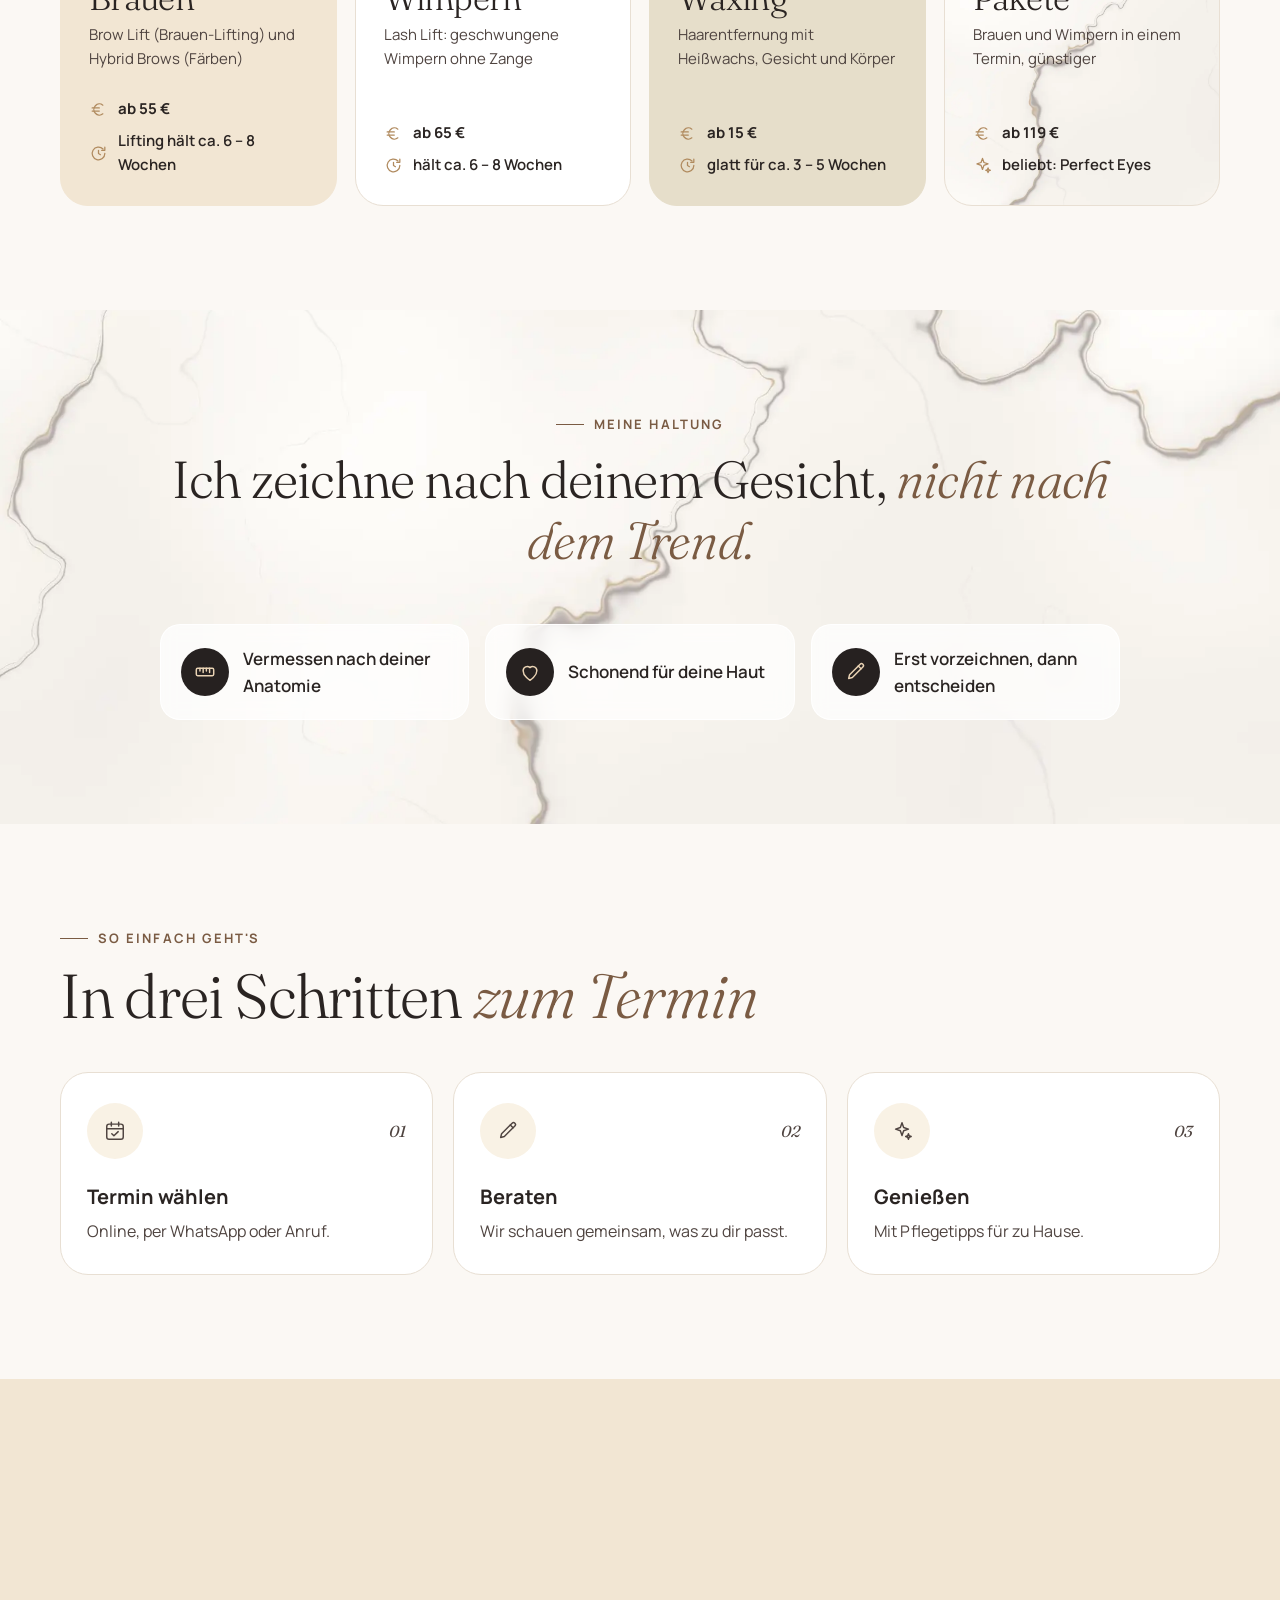
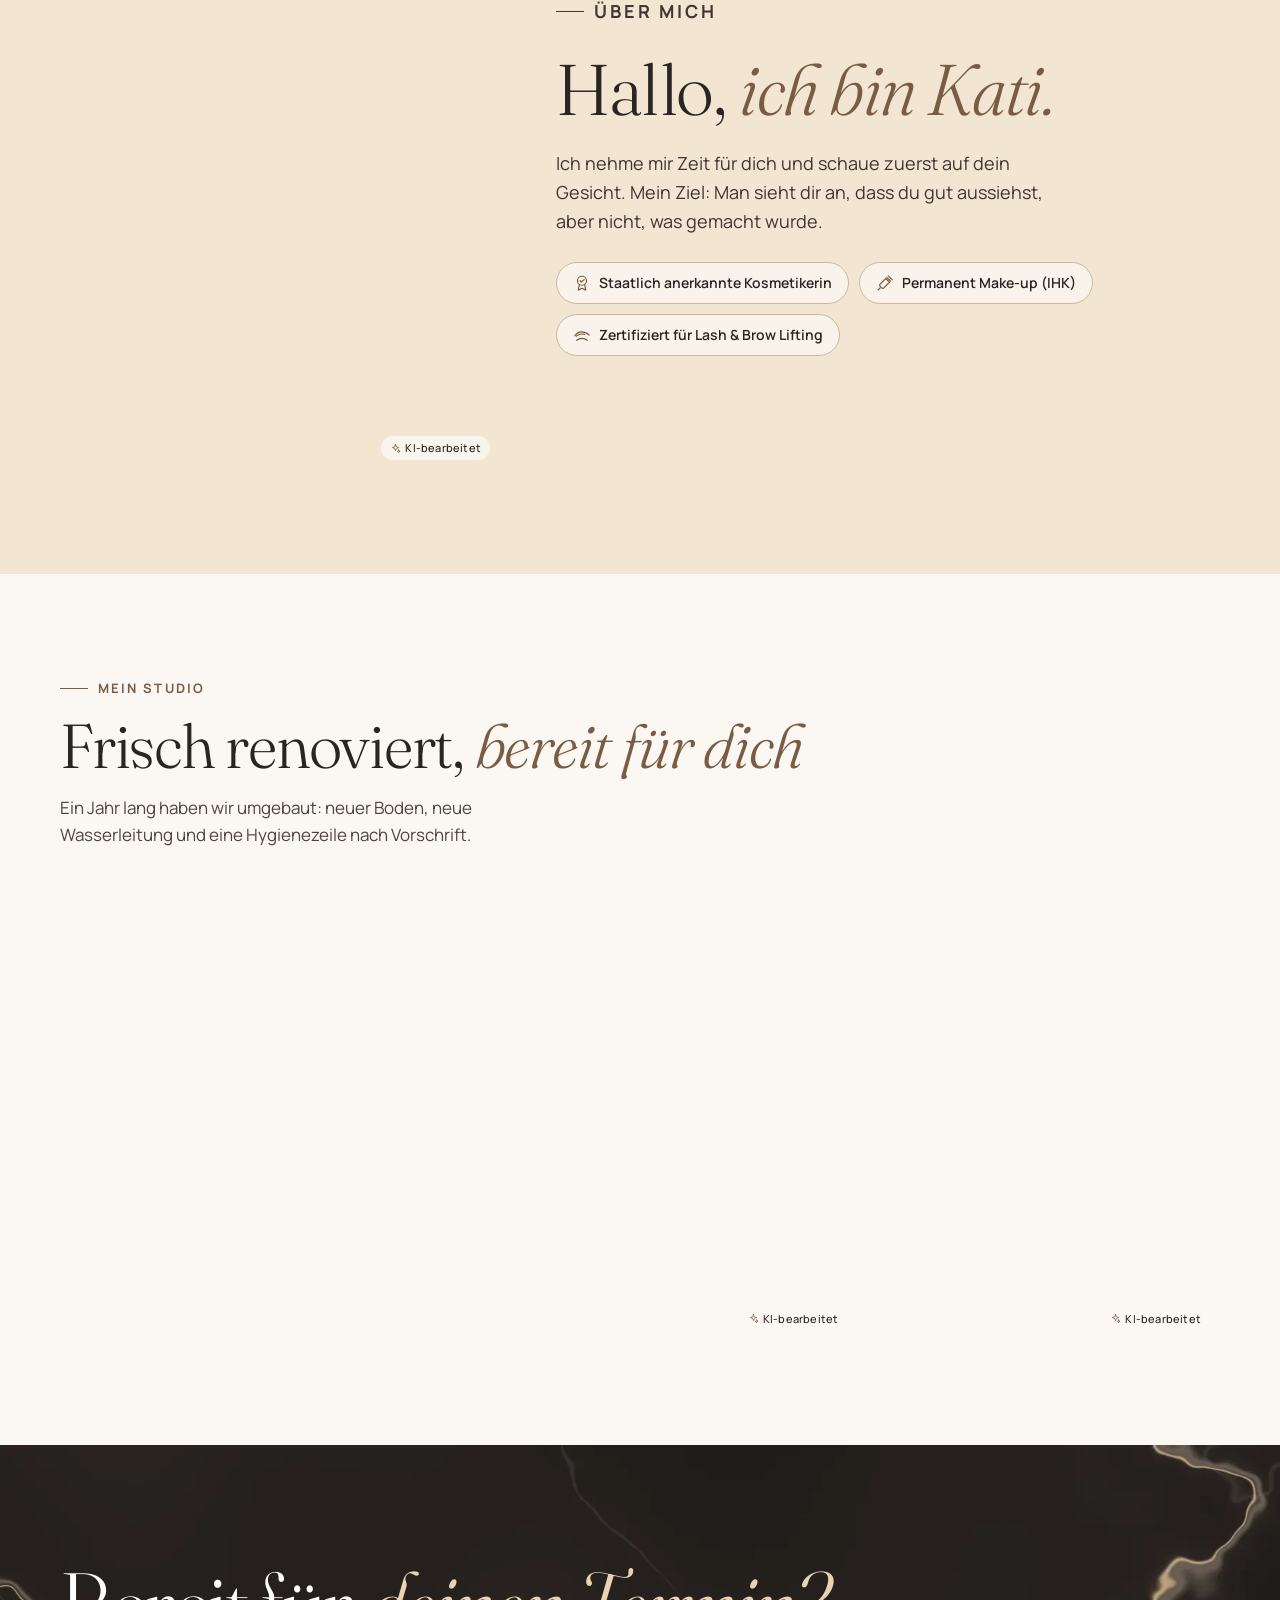
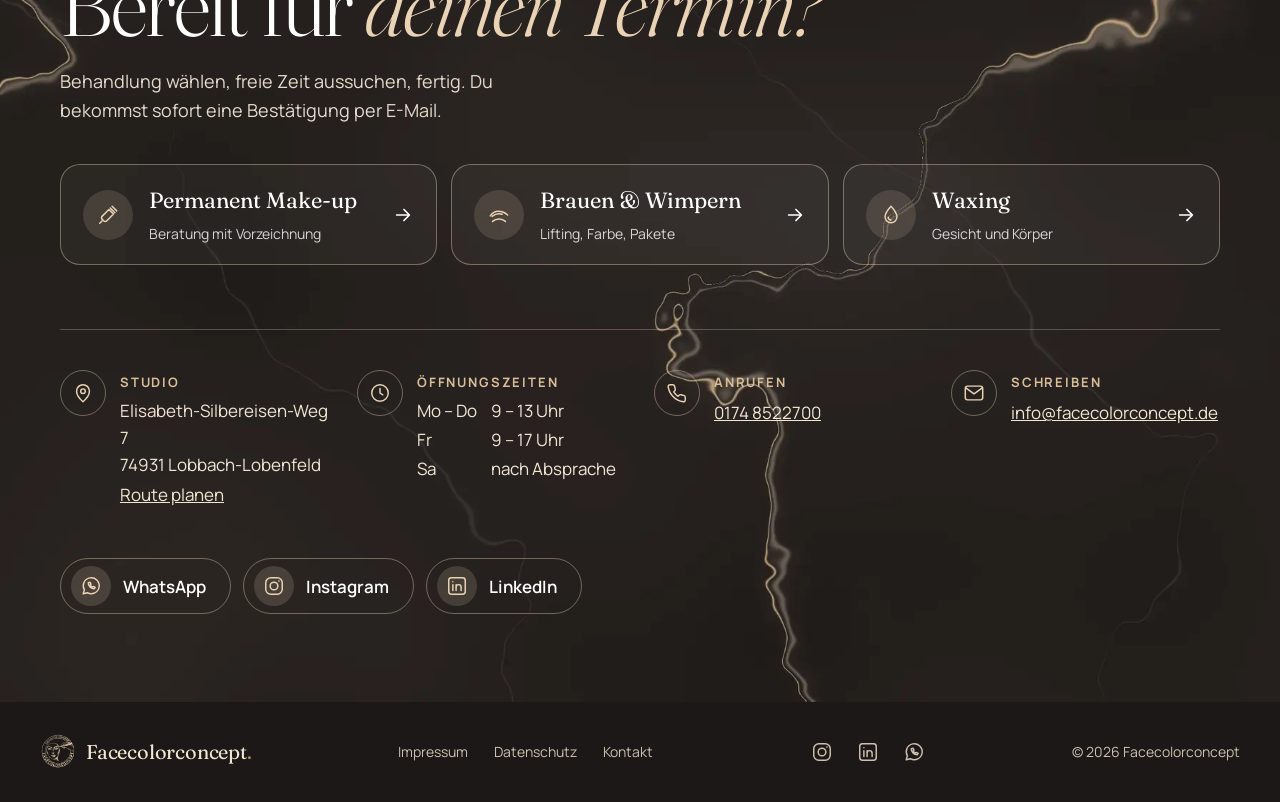
==== commit c409c389: "Ueber mich: Foto mit Stuhl entfernt" ====
--- a/index.html
+++ b/index.html
@@ -110,9 +110,8 @@
 </div></section>
 
 <section id="ueber" class="abschnitt ueber" aria-labelledby="ueber-titel"><div class="huelle ueber-raster">
-<div class="ueber-bilder">
+<div class="ueber-bilder ein-bild">
 <div class="foto b1"><picture class=""><source srcset="assets/img/kati-laecheln.webp" type="image/webp"><img src="assets/img/kati-laecheln.jpg" alt="Kati lächelt mit gesenktem Blick, natürliche Brauen und Wimpern (mit KI überarbeitet)" width="760" height="1012" loading="lazy" decoding="async"></picture><a class="ki-hinweis" href="impressum.html#bildnachweis"><svg class="i i-s" aria-hidden="true" focusable="false"><use href="assets/icons.svg#funkeln"></use></svg>KI-bearbeitet</a></div>
-<div class="foto b2"><picture class=""><source srcset="assets/img/studio-stuhl.webp" type="image/webp"><img src="assets/img/studio-stuhl.jpg" alt="Behandlungsstuhl am Fenster im Studio in Lobenfeld (mit KI überarbeitet)" width="760" height="1014" loading="lazy" decoding="async"></picture><a class="ki-hinweis" href="impressum.html#bildnachweis"><svg class="i i-s" aria-hidden="true" focusable="false"><use href="assets/icons.svg#funkeln"></use></svg>KI-bearbeitet</a></div>
 </div>
 <div class="ueber-text">
 <p class="dachzeile">Über mich</p>
--- a/assets/css/style.css
+++ b/assets/css/style.css
@@ -328,3 +328,6 @@
   .studio-bilder .s2 picture{position:static}
   .studio-bilder .s2 img{height:auto;aspect-ratio:3/4}
 }
+
+/* Über mich mit nur einem Bild */
+.ueber-bilder.ein-bild{grid-template-columns:1fr;max-width:440px}
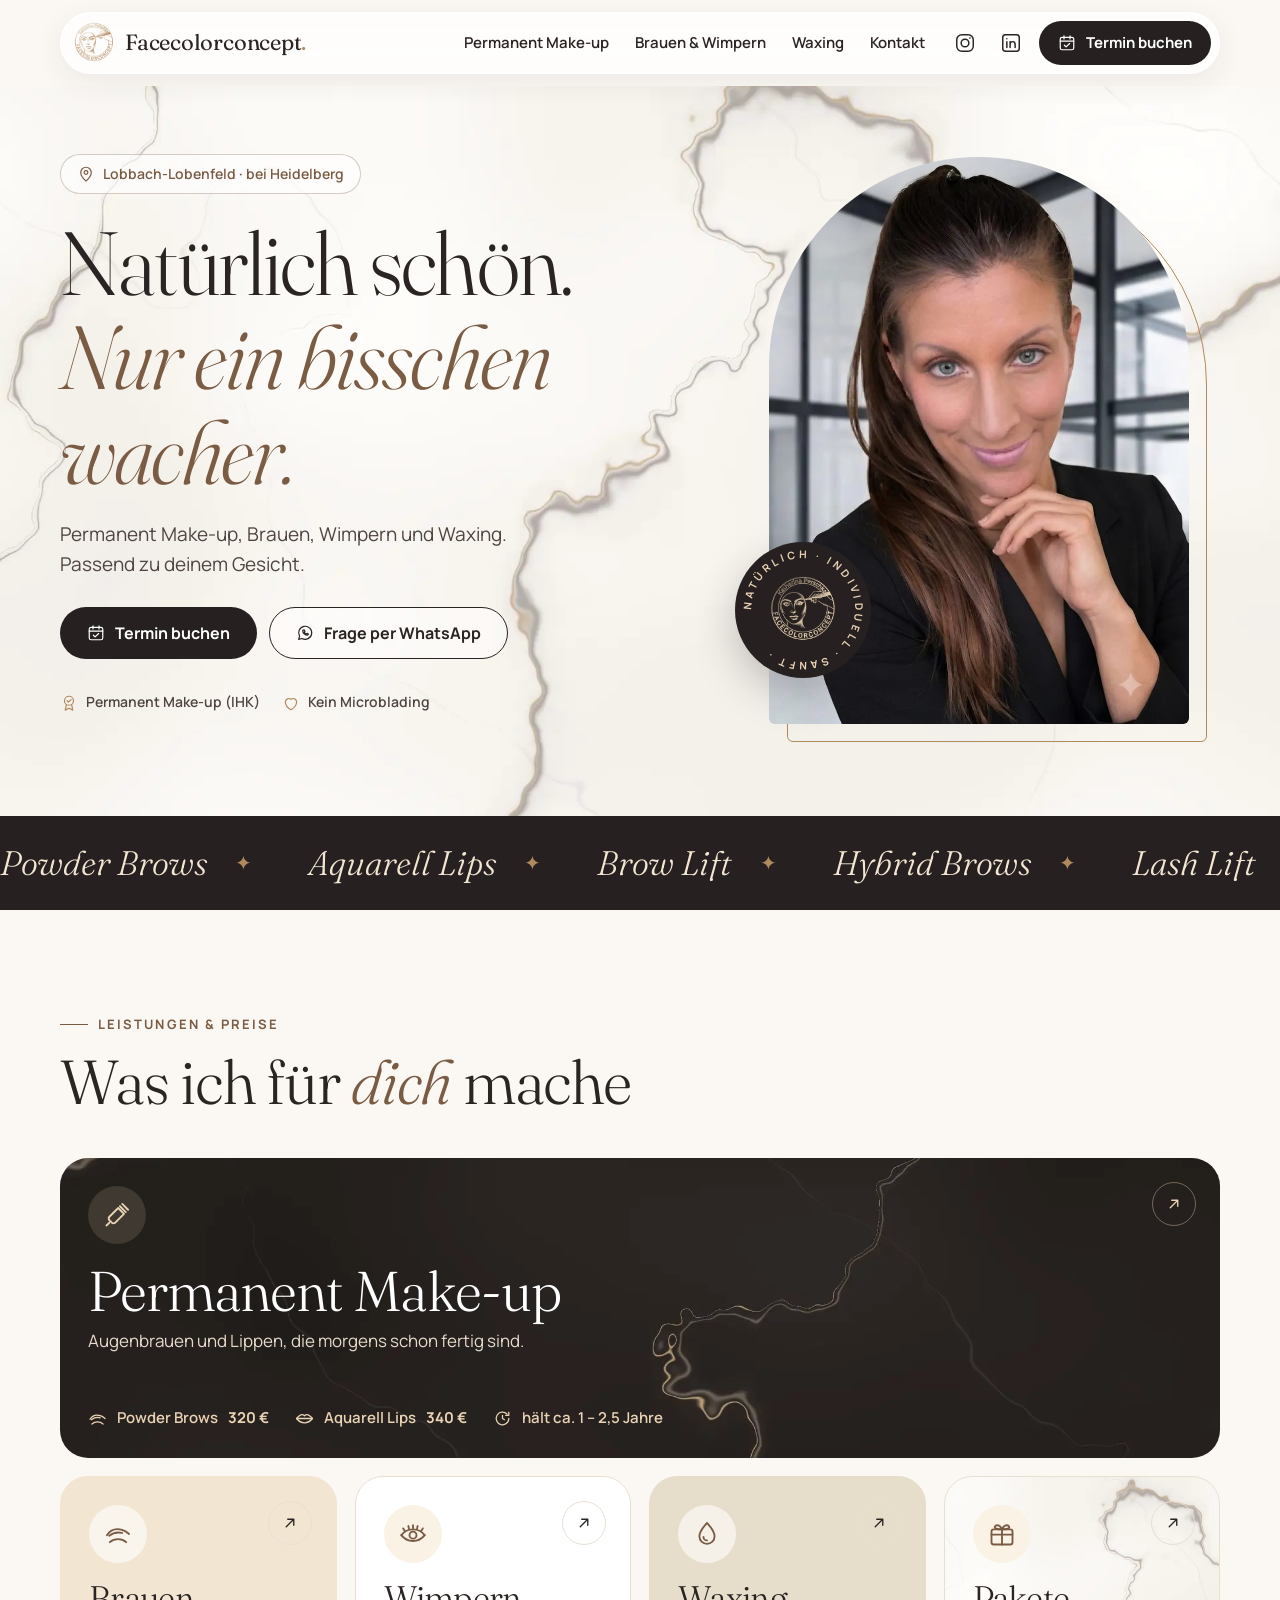
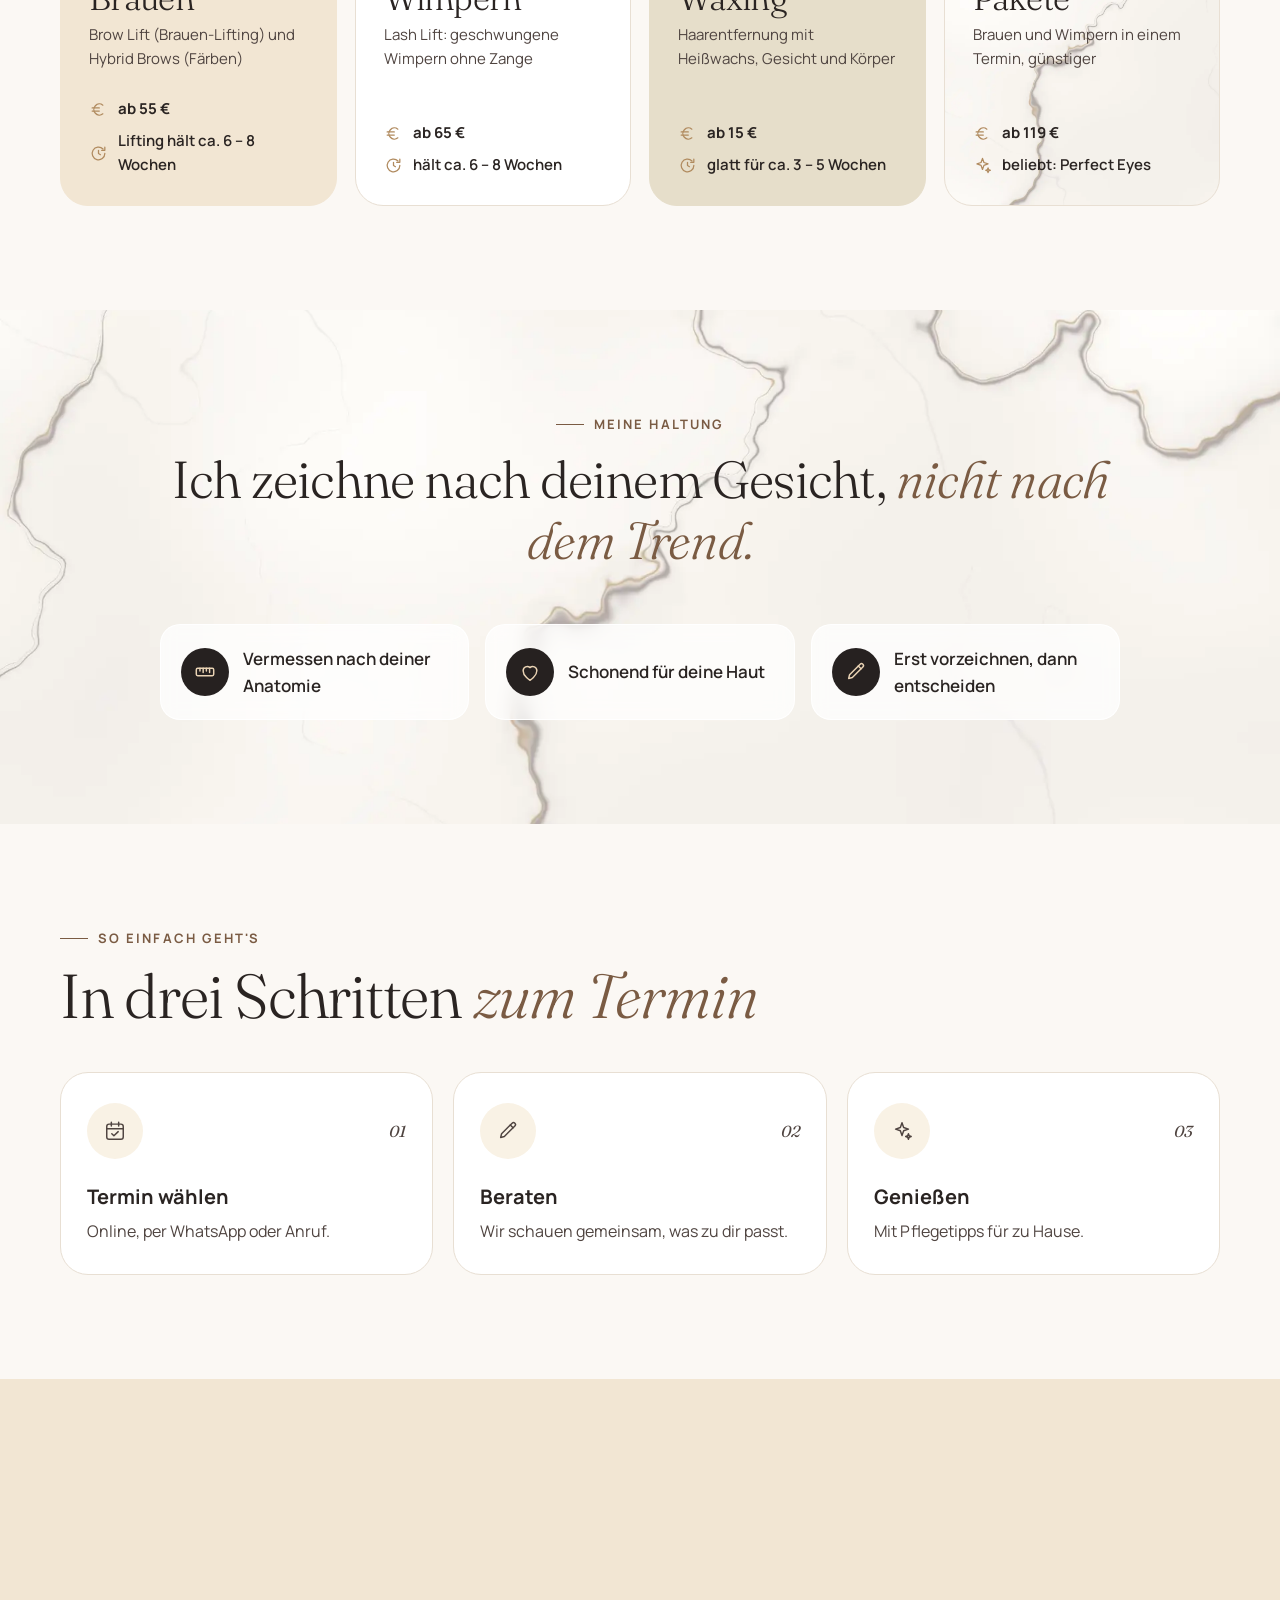
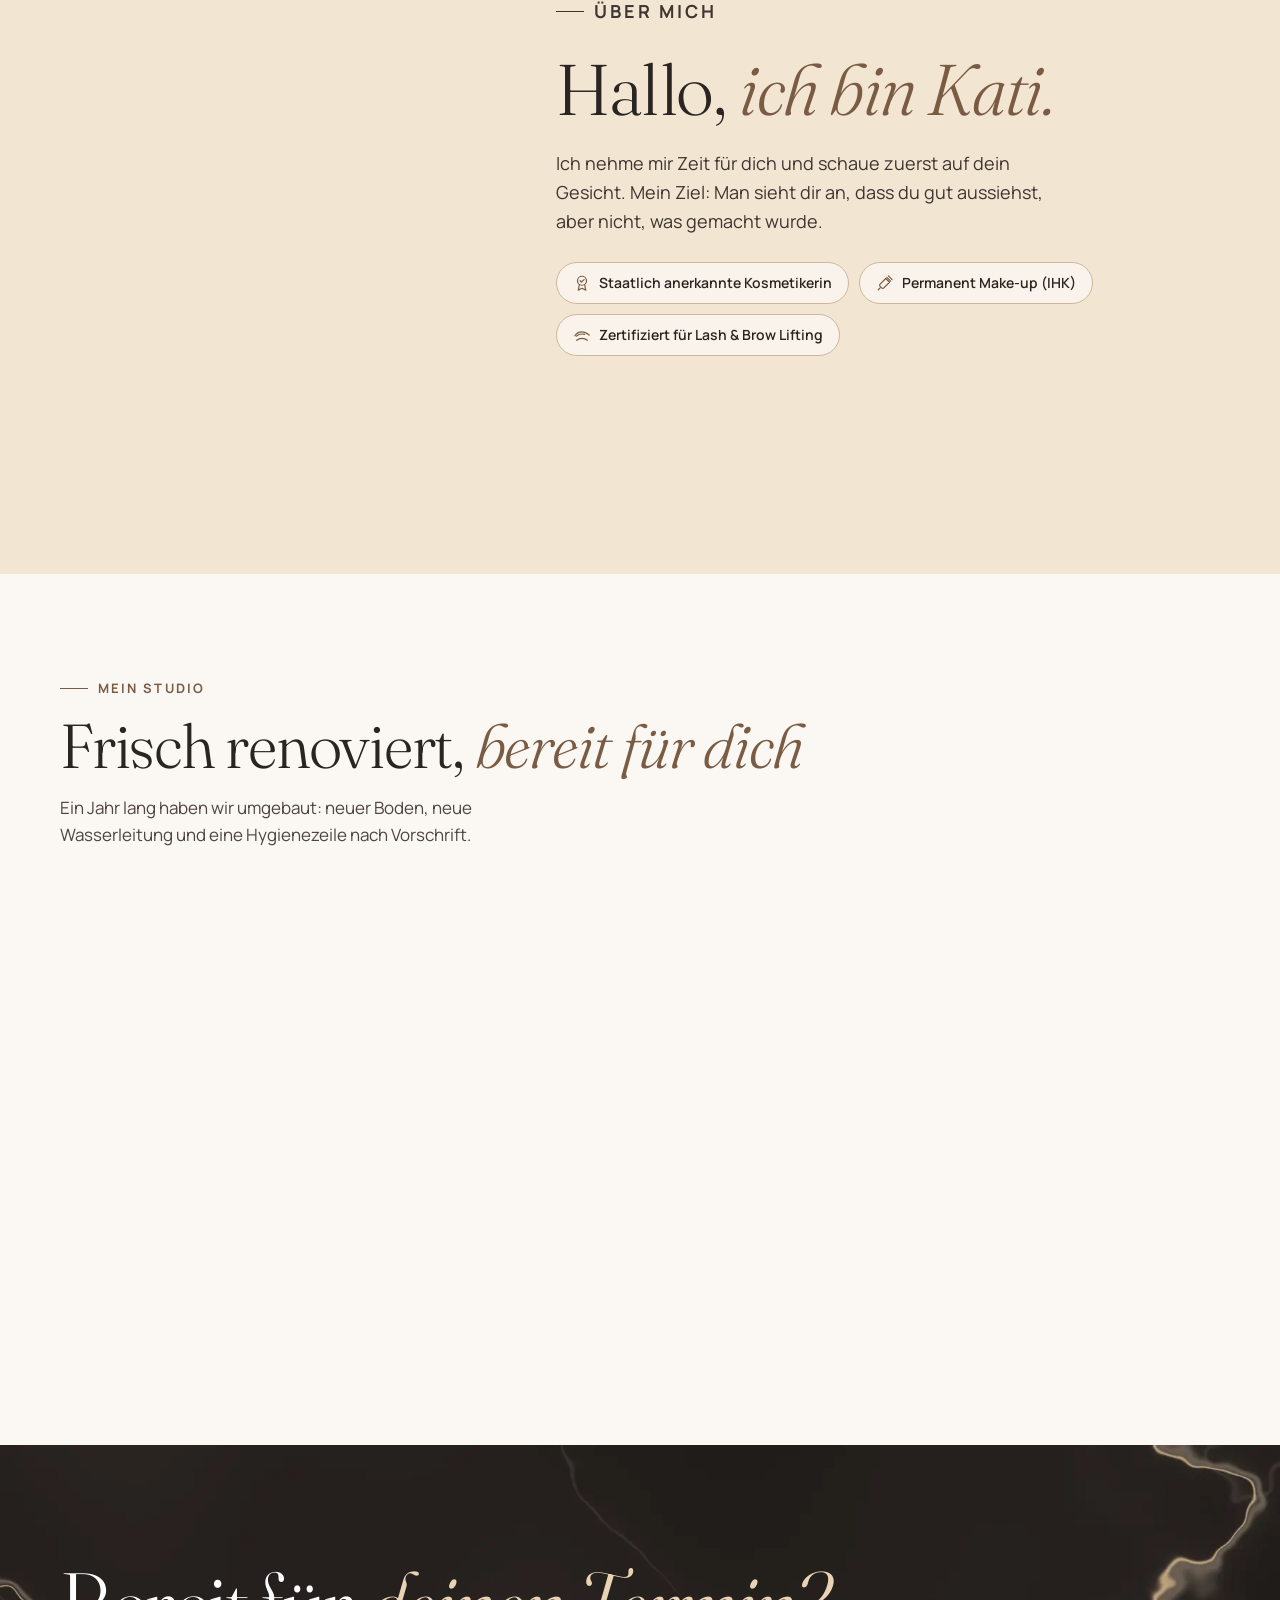
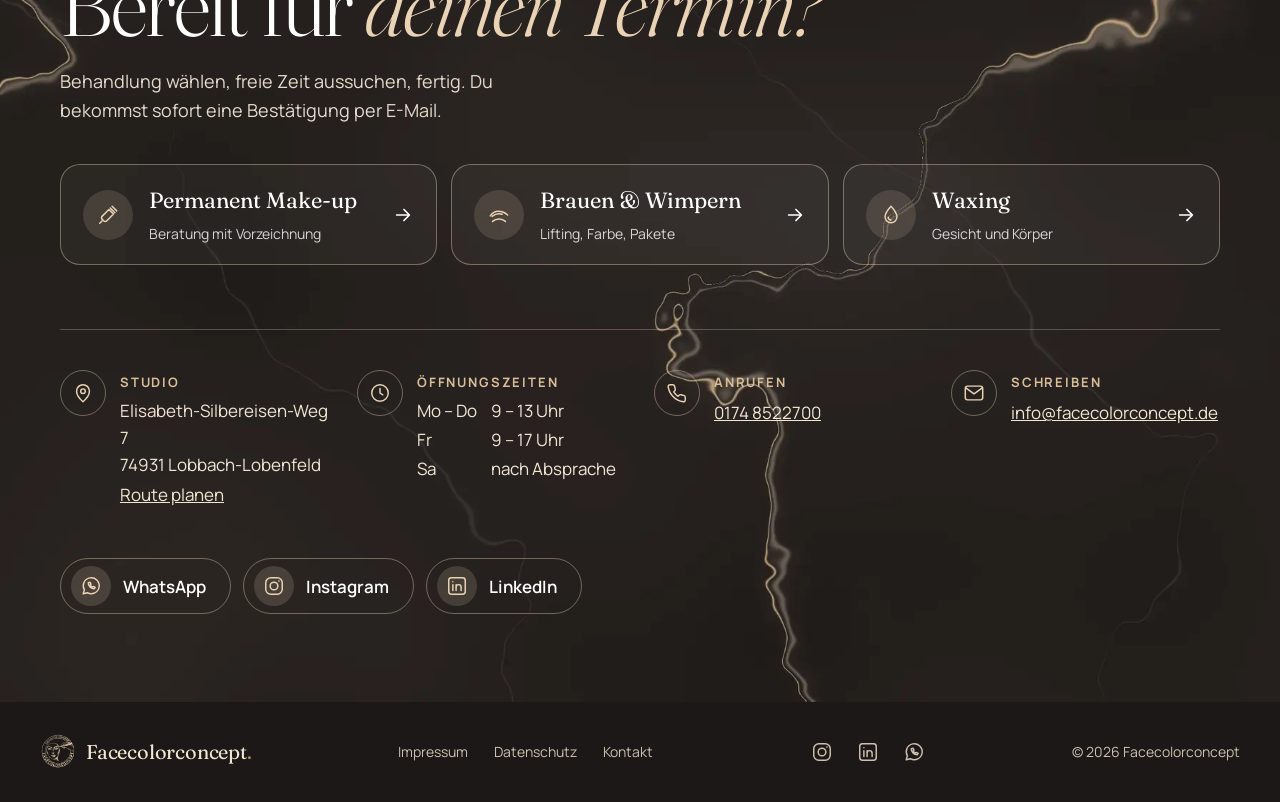
==== commit 593dab97: "KI-Hinweise an den Fotos entfernt" ====
--- a/index.html
+++ b/index.html
@@ -51,7 +51,6 @@
 </div>
 <div class="start-bild"><div class="bogen">
 <picture class=""><source srcset="assets/img/kati-portrait.webp" type="image/webp"><img src="assets/img/kati-portrait.jpg" alt="Kati, Inhaberin von Facecolorconcept, lächelt in die Kamera" width="820" height="1180" fetchpriority="high"></picture>
-<a class="ki-hinweis" href="impressum.html#bildnachweis"><svg class="i i-s" aria-hidden="true" focusable="false"><use href="assets/icons.svg#funkeln"></use></svg>KI-bearbeitet</a>
 <div class="siegel"><svg class="dreh" viewBox="0 0 136 136" aria-hidden="true"><defs><path id="kreis" d="M68,68 m-52,0 a52,52 0 1,1 104,0 a52,52 0 1,1 -104,0"/></defs><text fill="#E9D3B4" font-size="10.5" font-weight="700" letter-spacing="3.2"><textPath href="#kreis">NATÜRLICH · INDIVIDUELL · SANFT · </textPath></text></svg><img src="assets/img/logo-hell.png" alt="" width="70" height="70"></div>
 </div></div>
 </div></section>
@@ -111,7 +110,7 @@
 
 <section id="ueber" class="abschnitt ueber" aria-labelledby="ueber-titel"><div class="huelle ueber-raster">
 <div class="ueber-bilder ein-bild">
-<div class="foto b1"><picture class=""><source srcset="assets/img/kati-laecheln.webp" type="image/webp"><img src="assets/img/kati-laecheln.jpg" alt="Kati lächelt mit gesenktem Blick, natürliche Brauen und Wimpern (mit KI überarbeitet)" width="760" height="1012" loading="lazy" decoding="async"></picture><a class="ki-hinweis" href="impressum.html#bildnachweis"><svg class="i i-s" aria-hidden="true" focusable="false"><use href="assets/icons.svg#funkeln"></use></svg>KI-bearbeitet</a></div>
+<div class="foto b1"><picture class=""><source srcset="assets/img/kati-laecheln.webp" type="image/webp"><img src="assets/img/kati-laecheln.jpg" alt="Kati lächelt mit gesenktem Blick, natürliche Brauen und Wimpern" width="760" height="1012" loading="lazy" decoding="async"></picture></div>
 </div>
 <div class="ueber-text">
 <p class="dachzeile">Über mich</p>
@@ -128,8 +127,8 @@
 <div class="abschnitt-kopf"><div><p class="dachzeile">Mein Studio</p><h2 id="studio-titel">Frisch renoviert, <em>bereit für dich</em></h2></div>
 <p class="leise studio-text">Ein Jahr lang haben wir umgebaut: neuer Boden, neue Wasserleitung und eine Hygienezeile nach Vorschrift.</p></div>
 <div class="studio-bilder">
-<div class="foto s1"><picture><img src="assets/img/studio-raum.webp" alt="Behandlungsraum von Facecolorconcept mit Liege, Hygienezeile mit Waschbecken und Spendern und dem Schriftzug an der Wand (mit KI überarbeitet)" width="1600" height="900" loading="lazy" decoding="async"></picture><a class="ki-hinweis" href="impressum.html#bildnachweis"><svg class="i i-s" aria-hidden="true" focusable="false"><use href="assets/icons.svg#funkeln"></use></svg>KI-bearbeitet</a></div>
-<div class="foto s2"><picture><img src="assets/img/kati-willkommen%20(1).webp" alt="Kati im hellen Blazer lächelt im Studio (mit KI überarbeitet)" width="800" height="1072" loading="lazy" decoding="async"></picture><a class="ki-hinweis" href="impressum.html#bildnachweis"><svg class="i i-s" aria-hidden="true" focusable="false"><use href="assets/icons.svg#funkeln"></use></svg>KI-bearbeitet</a></div>
+<div class="foto s1"><picture><img src="assets/img/studio-raum.webp" alt="Behandlungsraum von Facecolorconcept mit Liege, Hygienezeile mit Waschbecken und Spendern und dem Schriftzug an der Wand" width="1600" height="900" loading="lazy" decoding="async"></picture></div>
+<div class="foto s2"><picture><img src="assets/img/kati-willkommen%20(1).webp" alt="Kati im hellen Blazer lächelt im Studio" width="800" height="1072" loading="lazy" decoding="async"></picture></div>
 </div>
 </div></section>
 <section id="kontakt" class="kontakt marmor-dunkel" aria-labelledby="kontakt-titel"><div class="huelle">
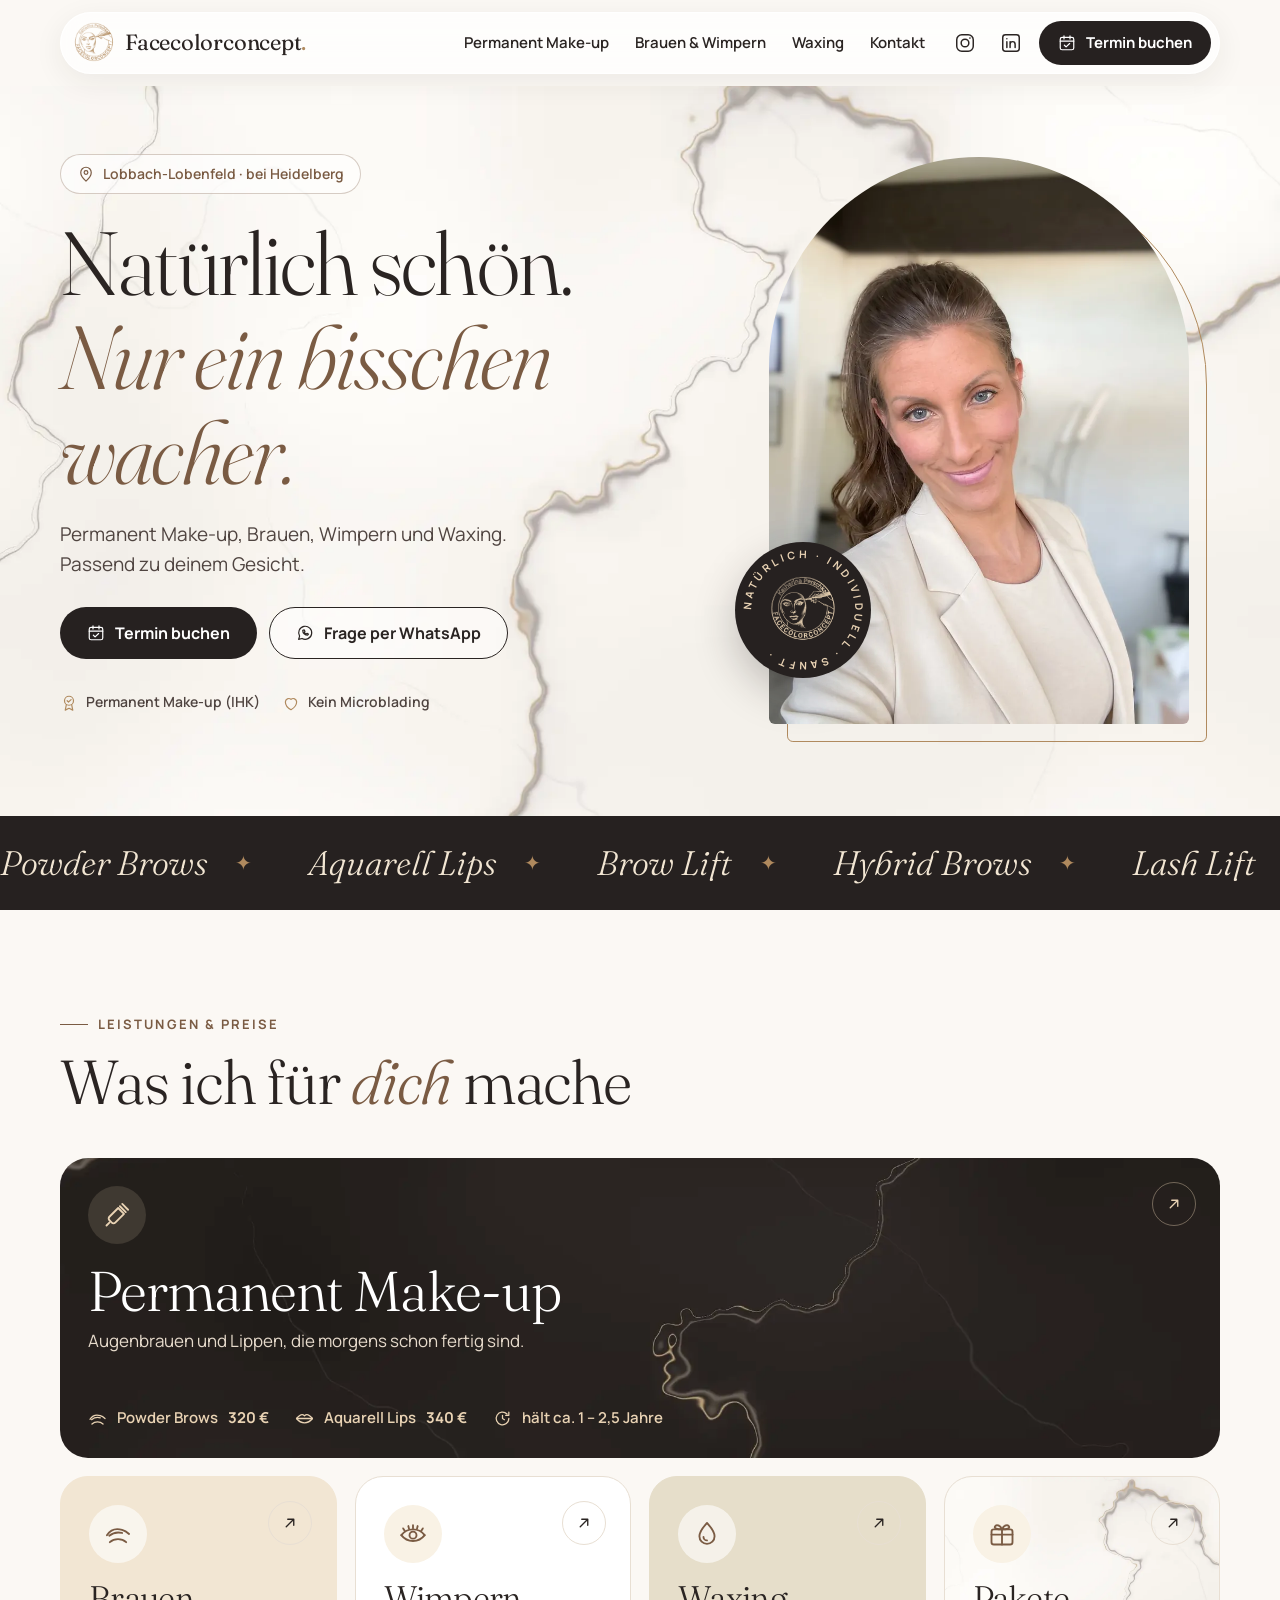
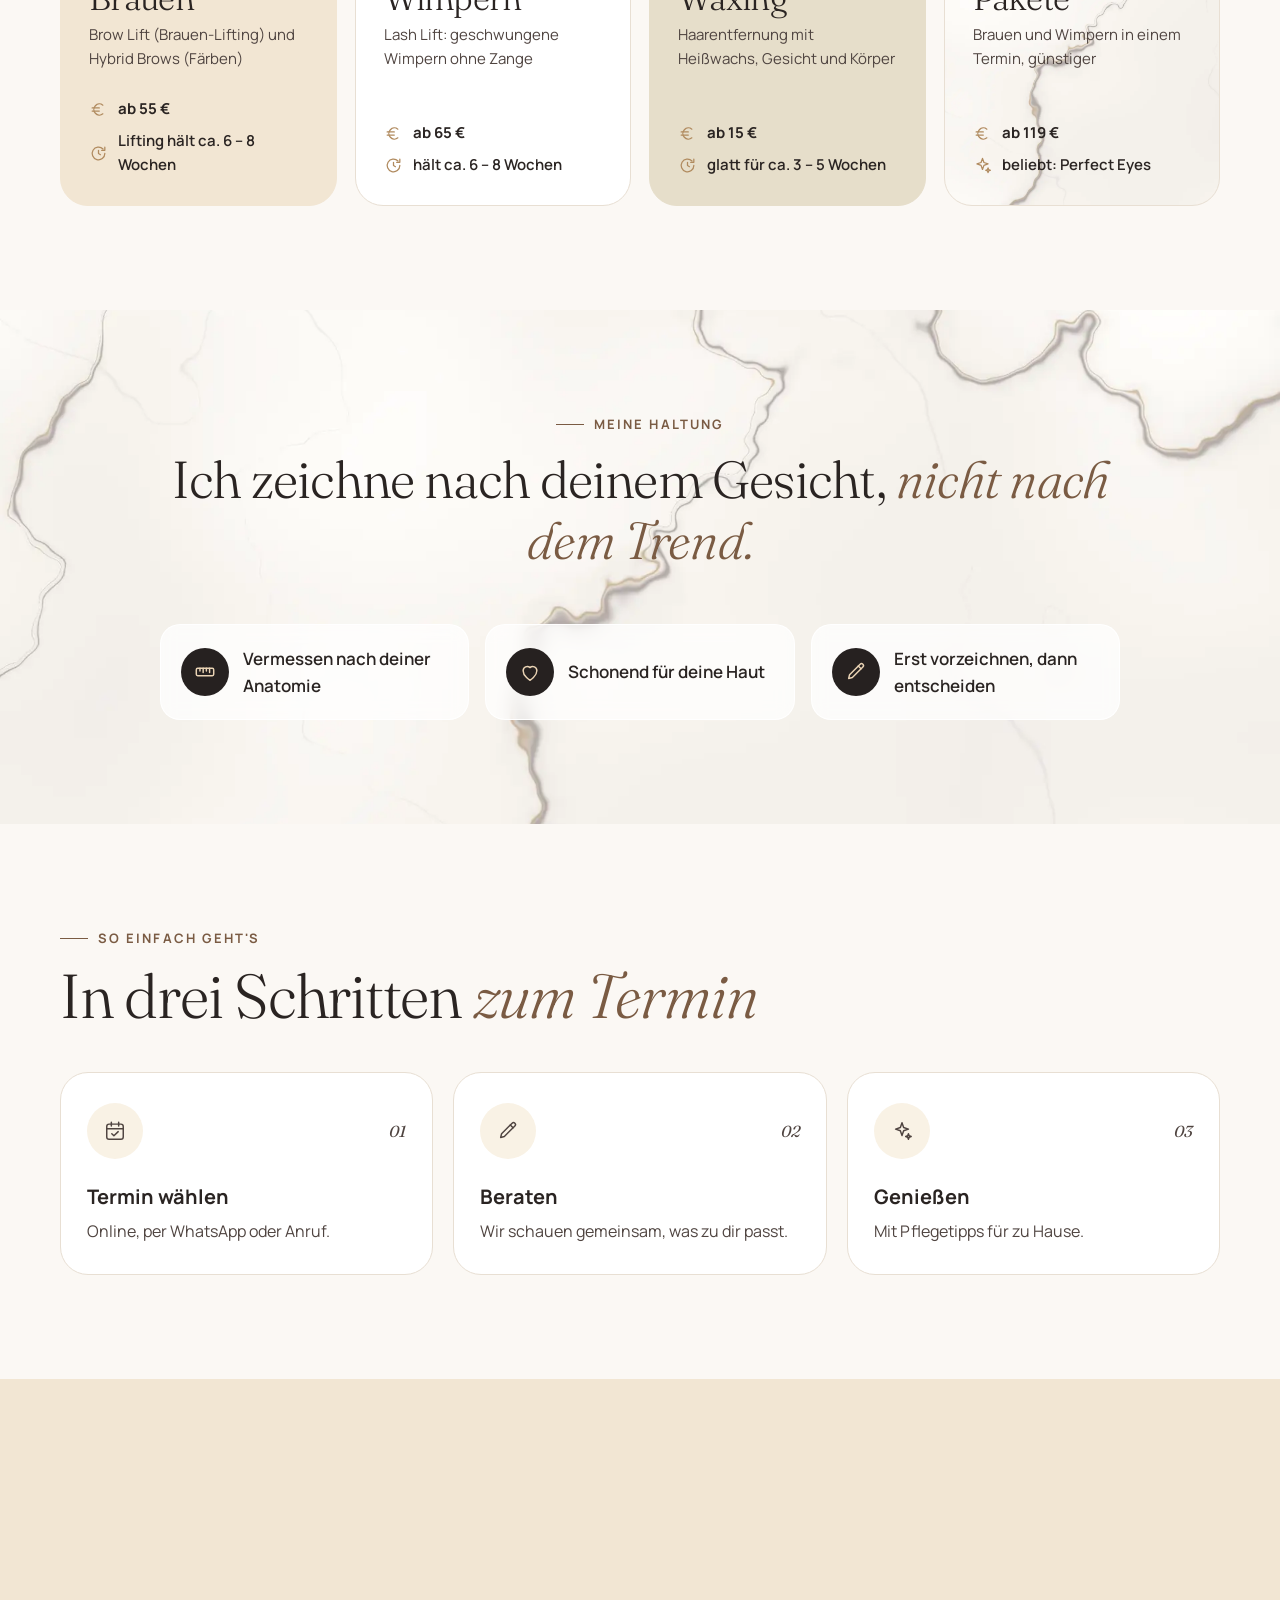
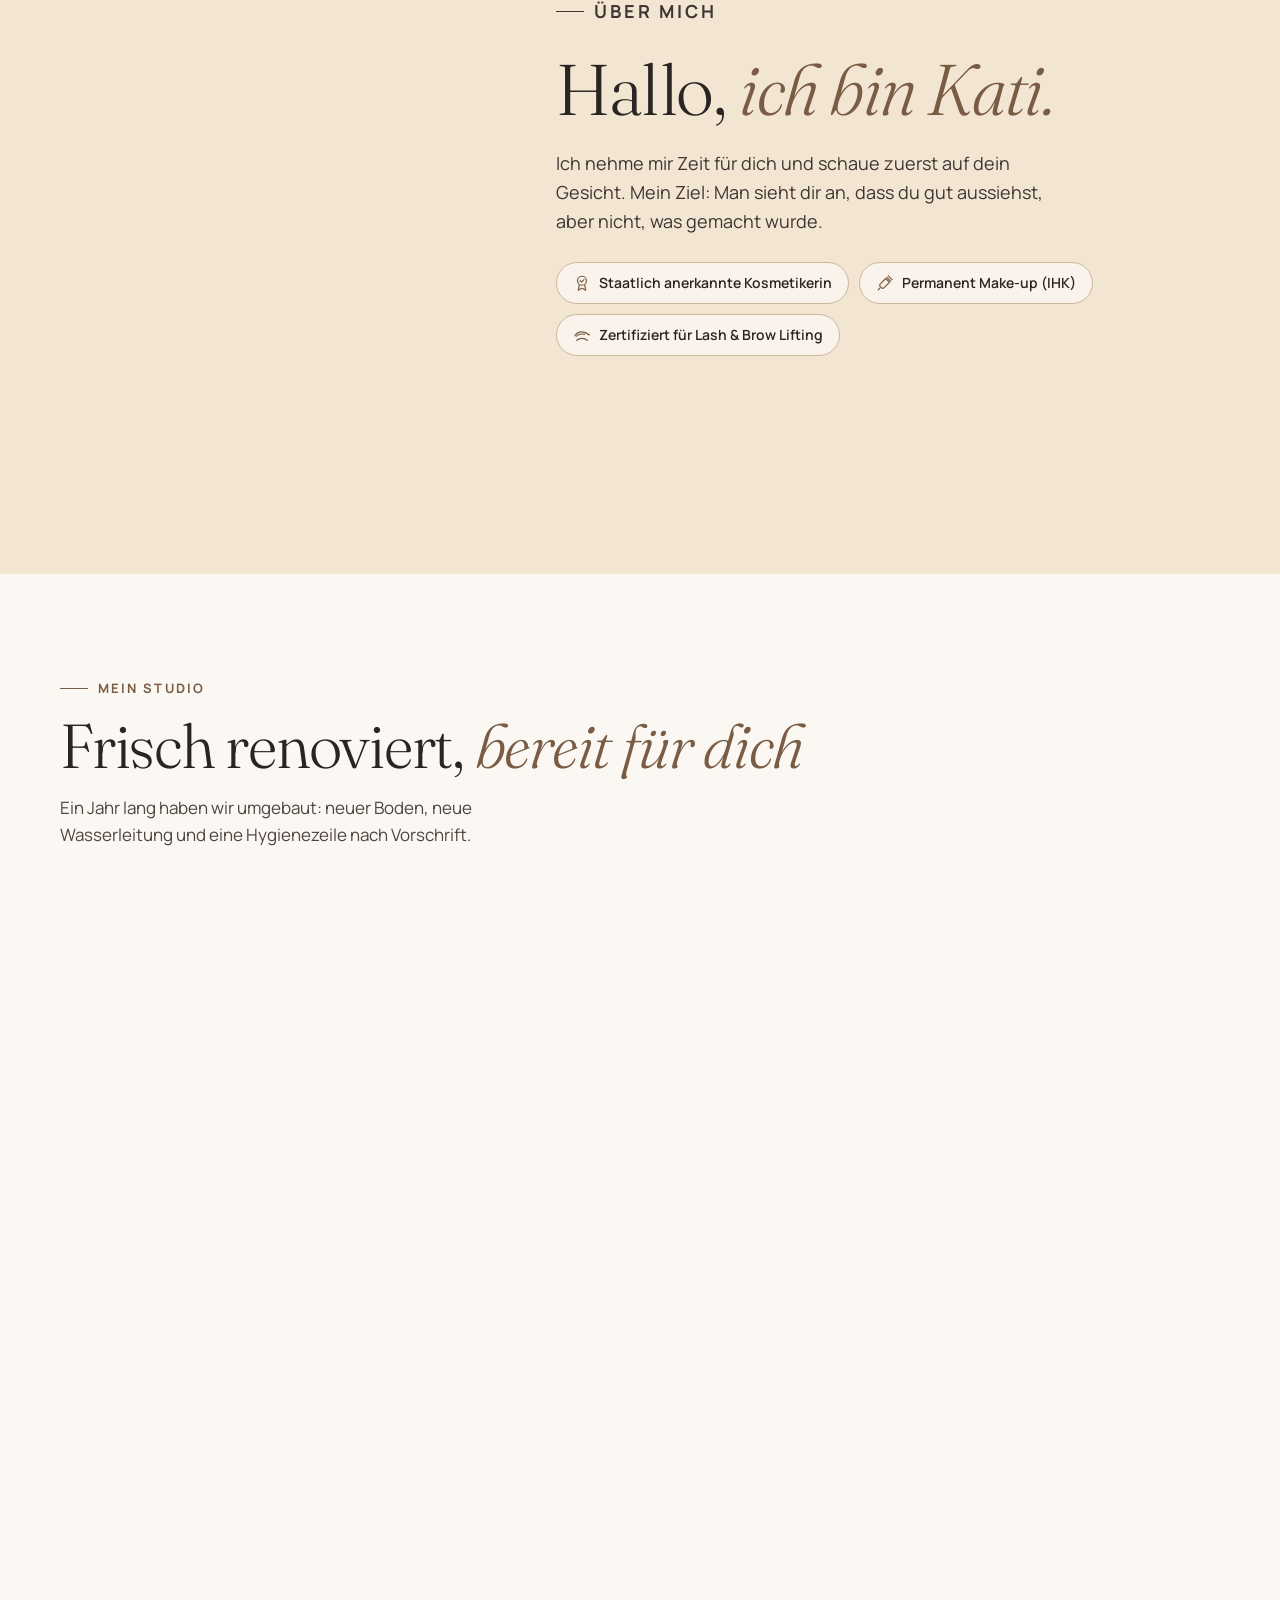
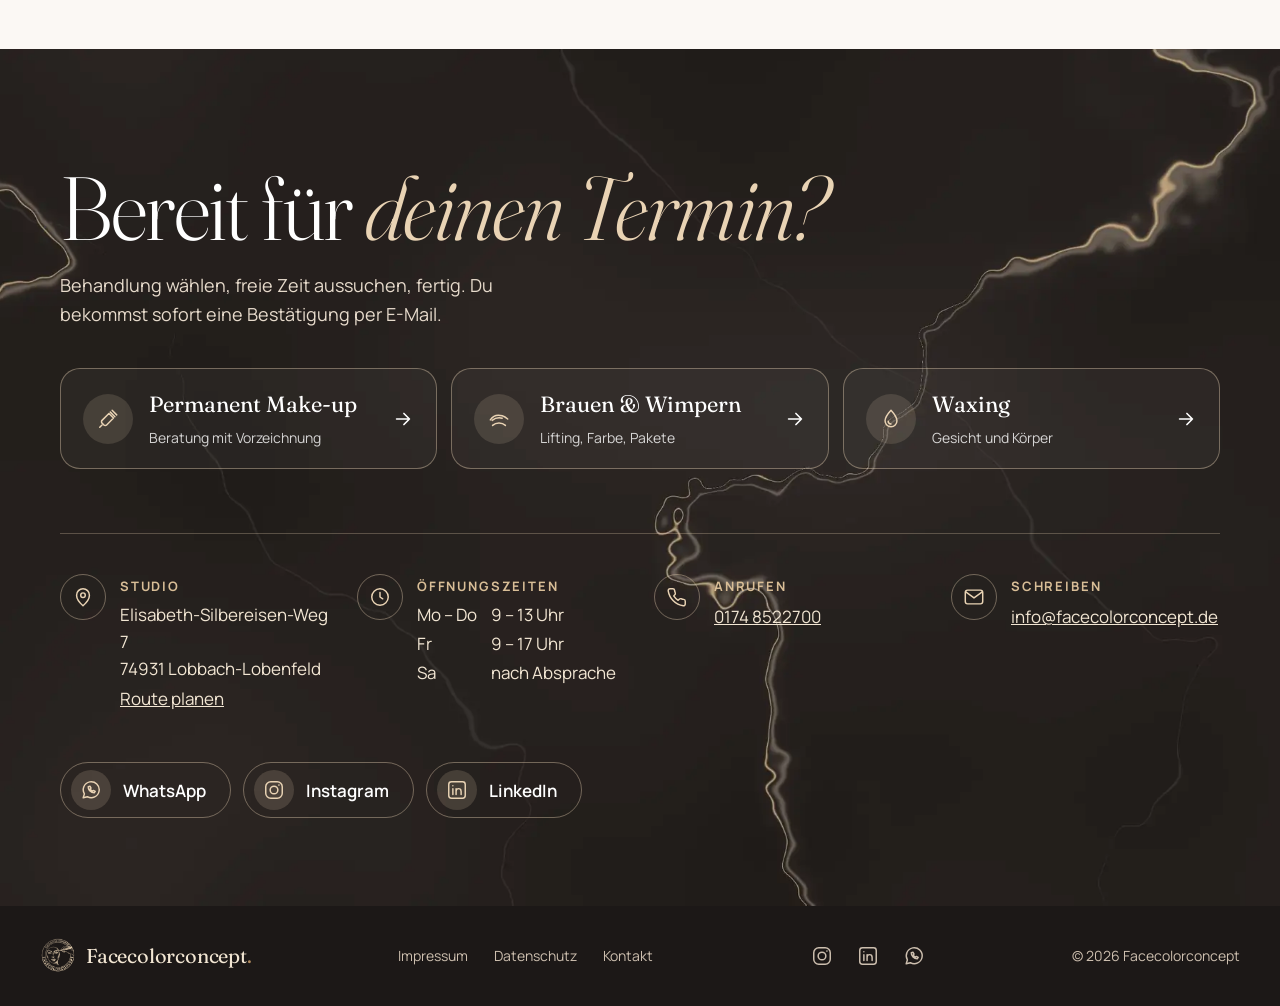
==== commit de28dcc4: "Startbild: Kati im Blazer; Mein Studio nur Studiofoto" ====
--- a/index.html
+++ b/index.html
@@ -50,7 +50,7 @@
 </ul>
 </div>
 <div class="start-bild"><div class="bogen">
-<picture class=""><source srcset="assets/img/kati-portrait.webp" type="image/webp"><img src="assets/img/kati-portrait.jpg" alt="Kati, Inhaberin von Facecolorconcept, lächelt in die Kamera" width="820" height="1180" fetchpriority="high"></picture>
+<picture class=""><img src="assets/img/kati-willkommen%20(1).webp" alt="Kati im hellen Blazer, Inhaberin von Facecolorconcept, lächelt in die Kamera" width="800" height="1072" fetchpriority="high"></picture>
 <div class="siegel"><svg class="dreh" viewBox="0 0 136 136" aria-hidden="true"><defs><path id="kreis" d="M68,68 m-52,0 a52,52 0 1,1 104,0 a52,52 0 1,1 -104,0"/></defs><text fill="#E9D3B4" font-size="10.5" font-weight="700" letter-spacing="3.2"><textPath href="#kreis">NATÜRLICH · INDIVIDUELL · SANFT · </textPath></text></svg><img src="assets/img/logo-hell.png" alt="" width="70" height="70"></div>
 </div></div>
 </div></section>
@@ -126,9 +126,8 @@
 <section id="studio" class="abschnitt studio" aria-labelledby="studio-titel"><div class="huelle">
 <div class="abschnitt-kopf"><div><p class="dachzeile">Mein Studio</p><h2 id="studio-titel">Frisch renoviert, <em>bereit für dich</em></h2></div>
 <p class="leise studio-text">Ein Jahr lang haben wir umgebaut: neuer Boden, neue Wasserleitung und eine Hygienezeile nach Vorschrift.</p></div>
-<div class="studio-bilder">
+<div class="studio-bilder ein-bild">
 <div class="foto s1"><picture><img src="assets/img/studio-raum.webp" alt="Behandlungsraum von Facecolorconcept mit Liege, Hygienezeile mit Waschbecken und Spendern und dem Schriftzug an der Wand" width="1600" height="900" loading="lazy" decoding="async"></picture></div>
-<div class="foto s2"><picture><img src="assets/img/kati-willkommen%20(1).webp" alt="Kati im hellen Blazer lächelt im Studio" width="800" height="1072" loading="lazy" decoding="async"></picture></div>
 </div>
 </div></section>
 <section id="kontakt" class="kontakt marmor-dunkel" aria-labelledby="kontakt-titel"><div class="huelle">
--- a/assets/css/style.css
+++ b/assets/css/style.css
@@ -331,3 +331,6 @@
 
 /* Über mich mit nur einem Bild */
 .ueber-bilder.ein-bild{grid-template-columns:1fr;max-width:440px}
+
+/* Mein Studio nur mit Studiofoto */
+.studio-bilder.ein-bild{grid-template-columns:1fr}
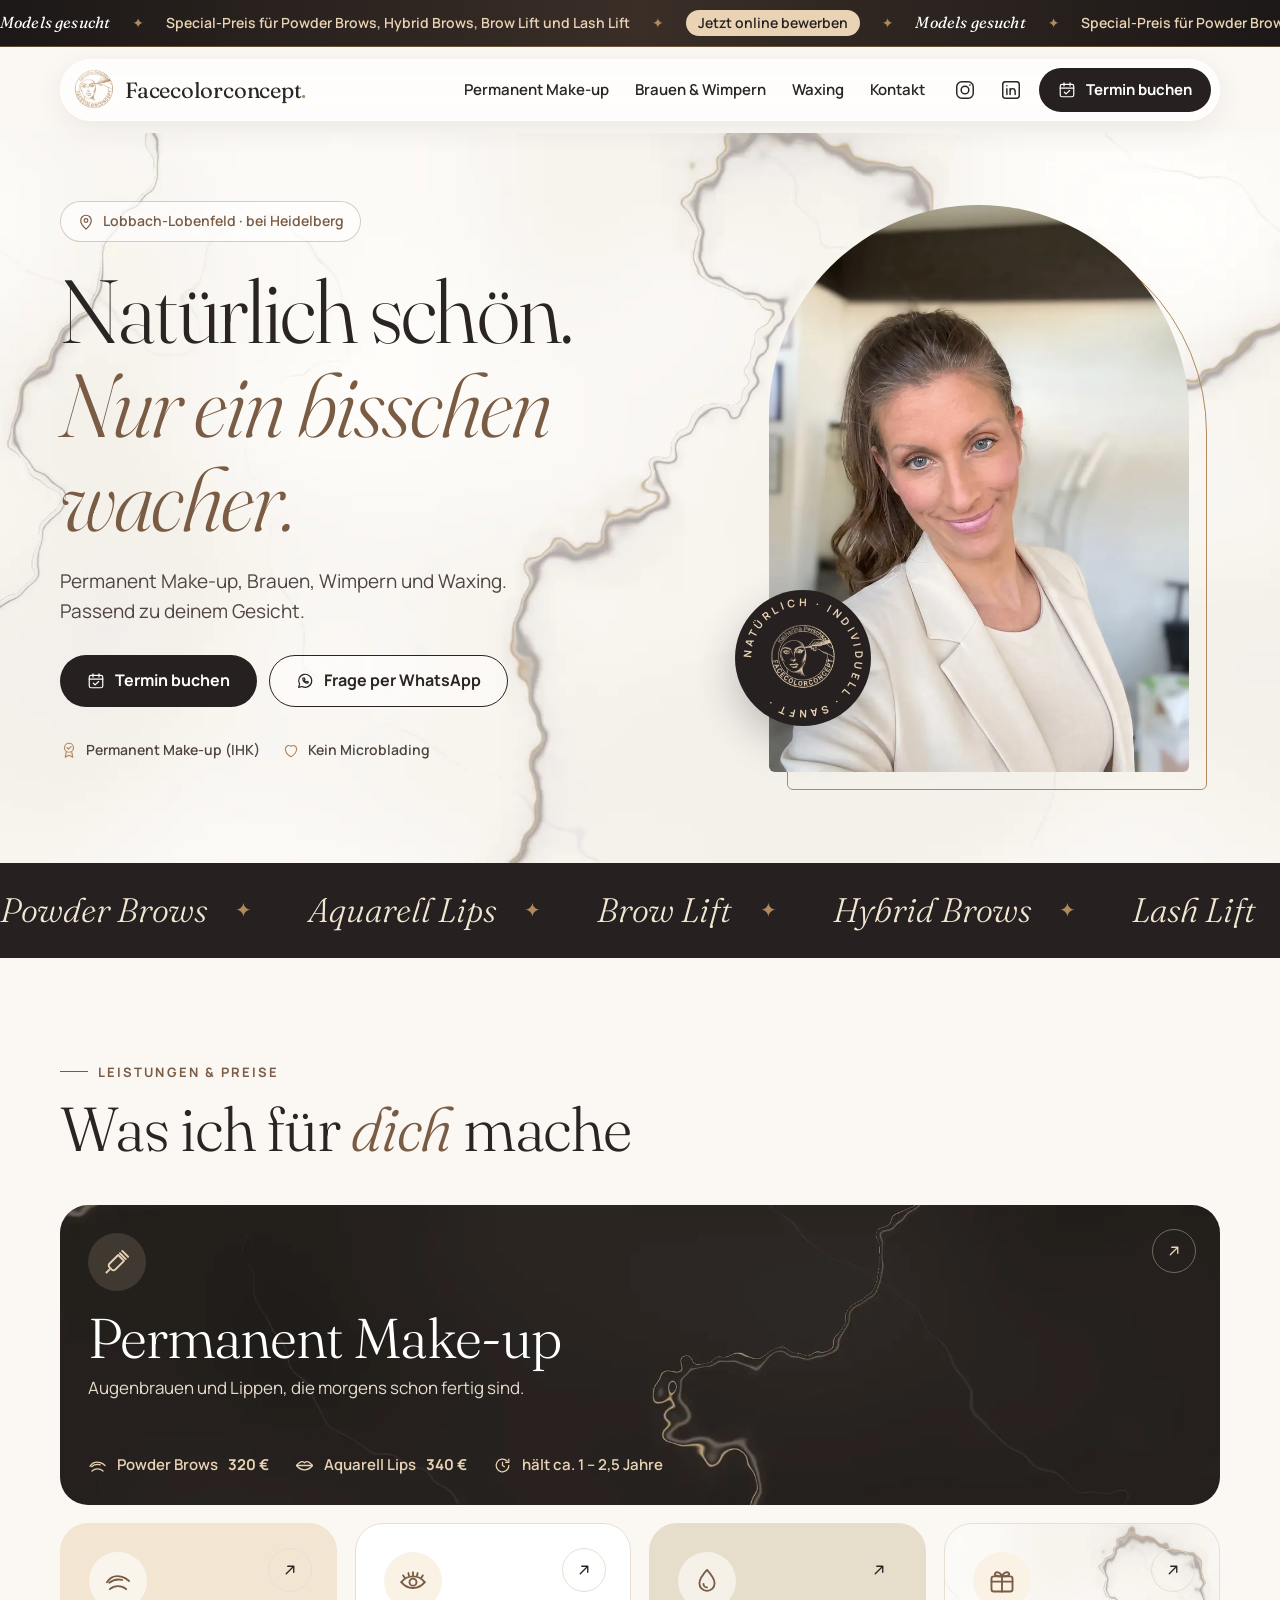
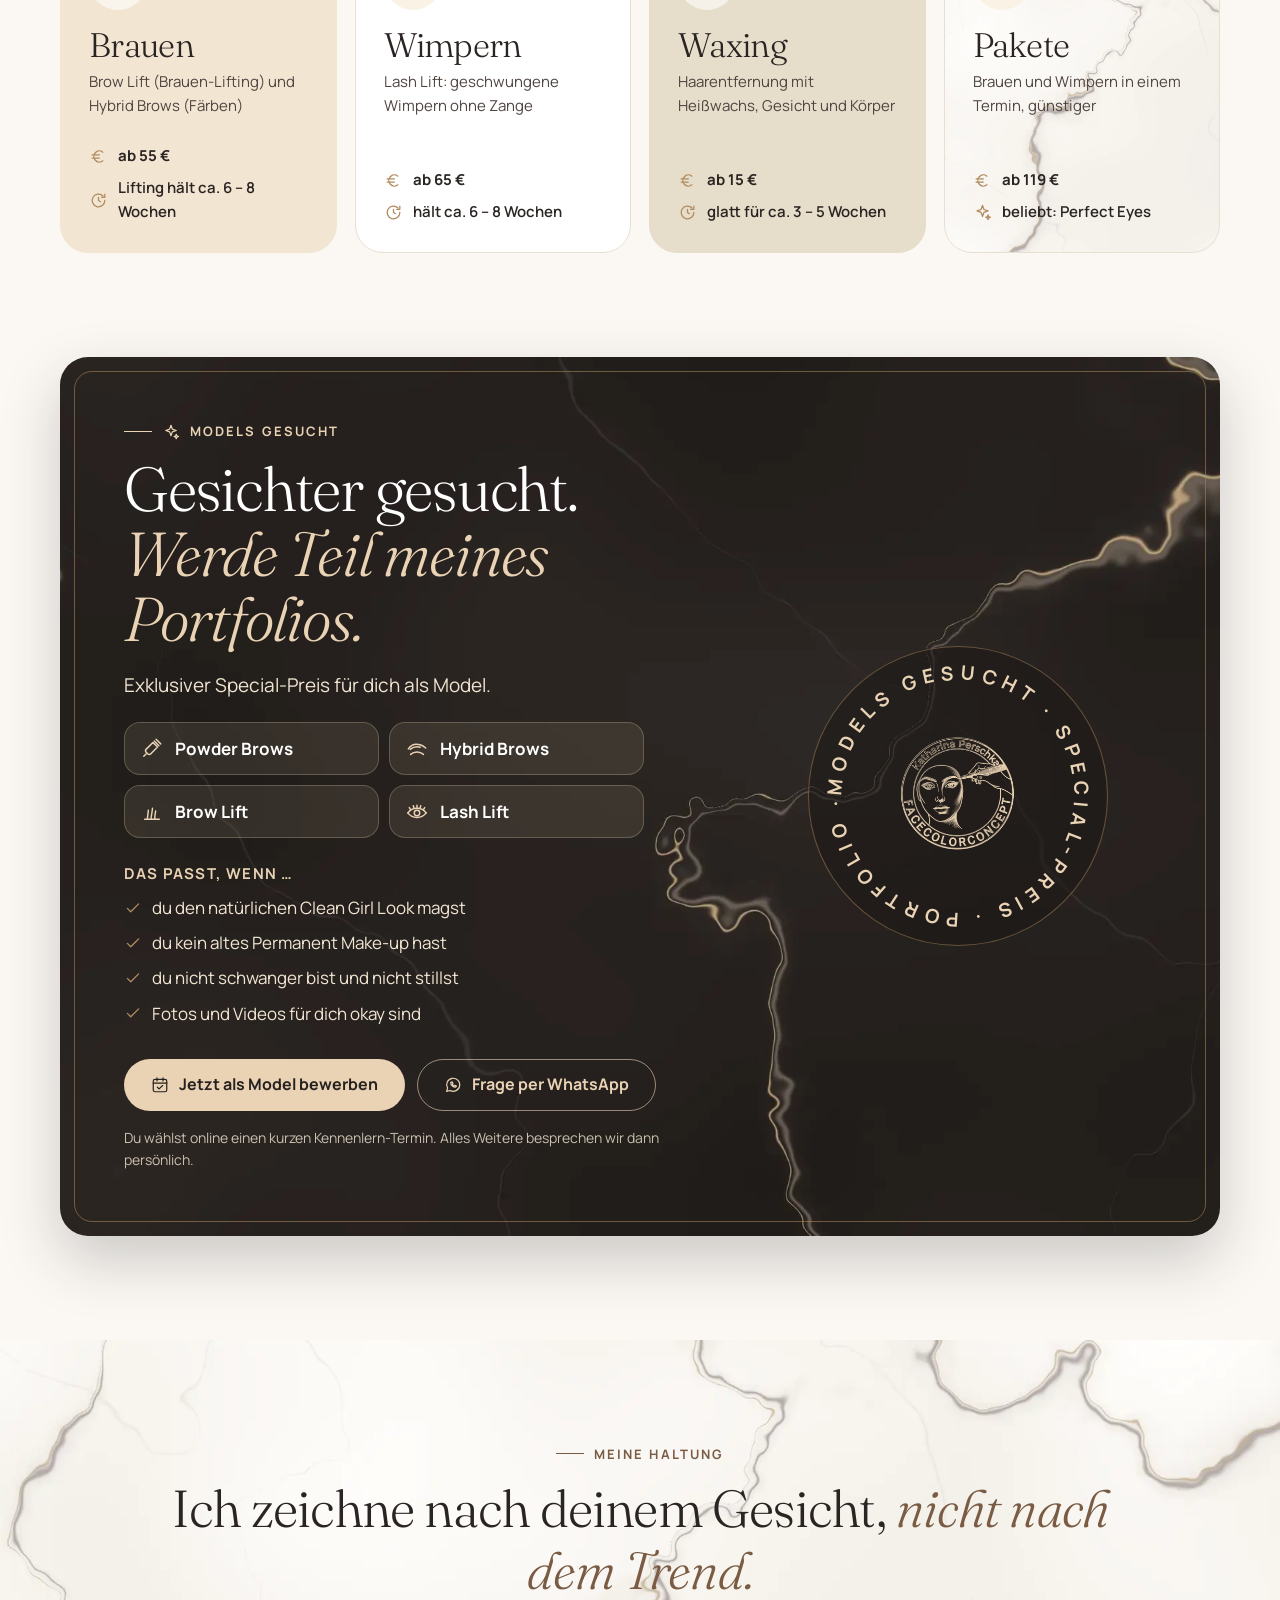
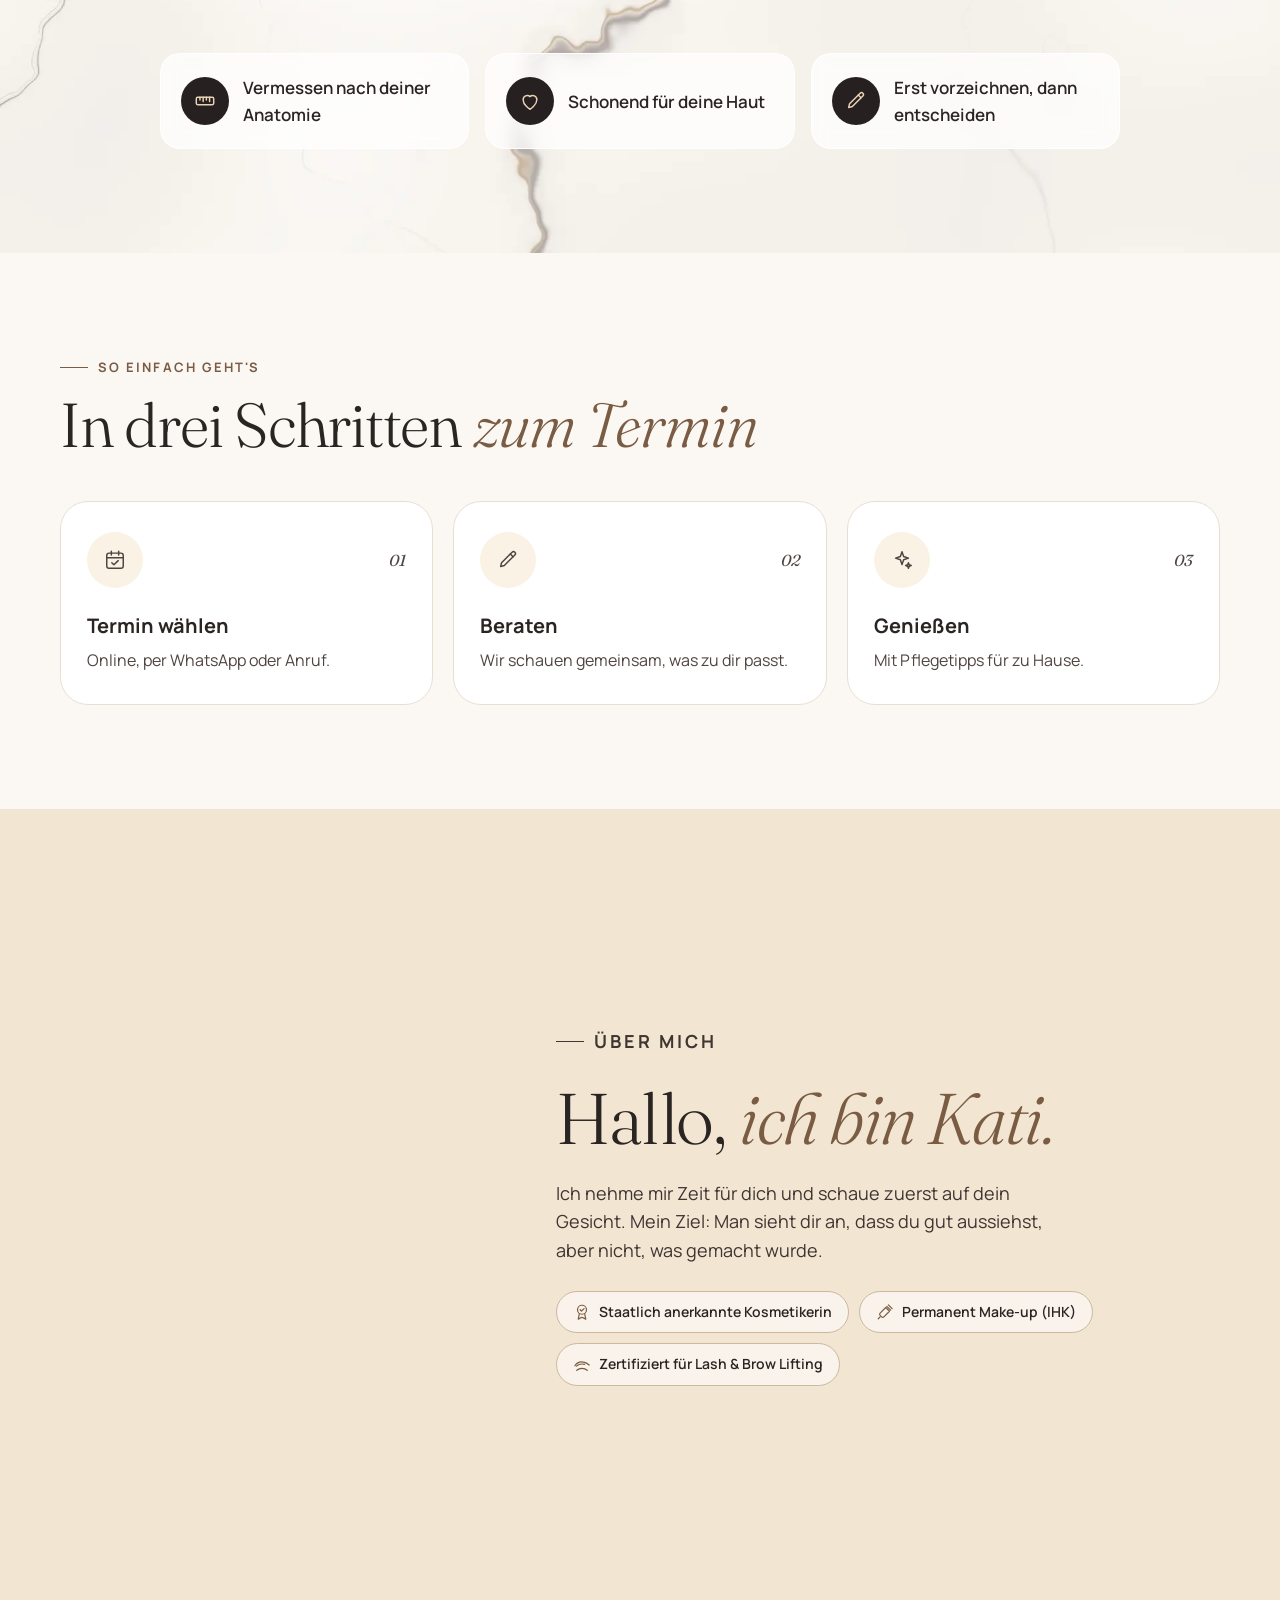
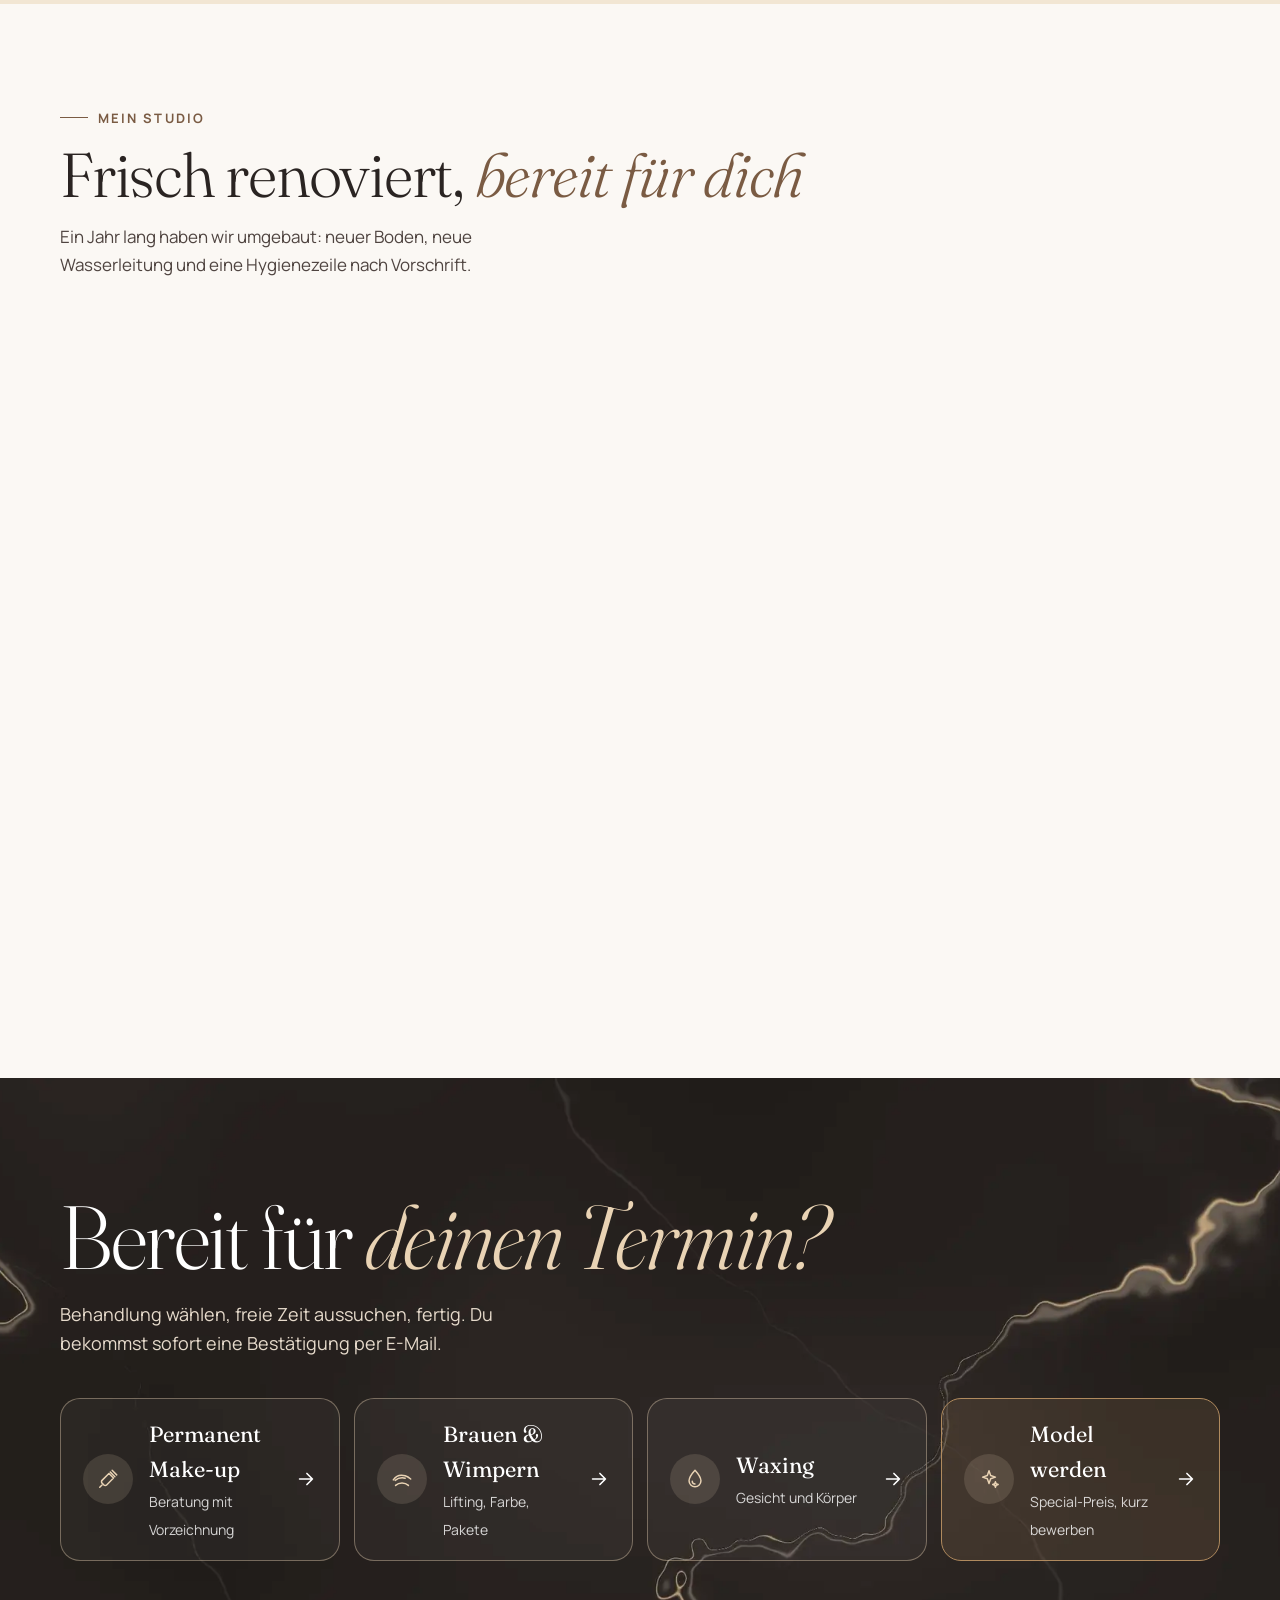
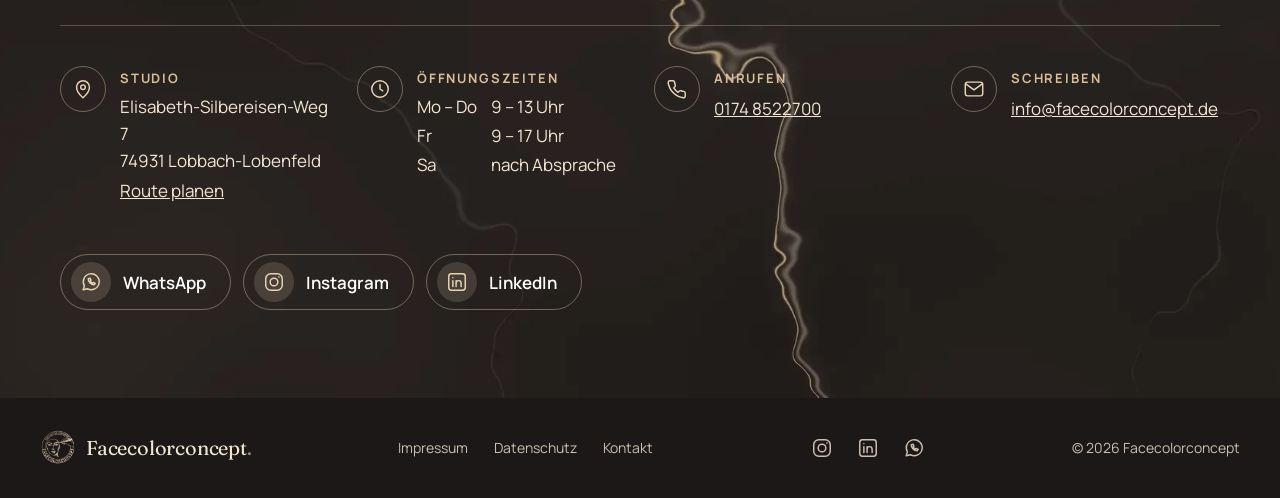
==== commit 460d7b85: "Models gesucht: Laufband, Model-Bereich und Buchungskachel" ====
--- a/index.html
+++ b/index.html
@@ -21,17 +21,17 @@
 <meta property="og:description" content="Powder Brows, Aquarell Lips, Brow Lift, Lash Lift und Waxing in Lobbach-Lobenfeld bei Heidelberg. Natürliche Ergebnisse, IHK-zertifiziert. Jetzt Termin buchen.">
 <meta property="og:url" content="https://facecolorconcept.de/">
 <meta property="og:image" content="https://facecolorconcept.de/assets/img/teilen.jpg">
-<script type="application/ld+json">{"@context": "https://schema.org", "@type": "BeautySalon", "name": "Facecolorconcept", "description": "Permanent Make-up (Powder Brows, Aquarell Lips), Brow Lift, Lash Lift, Hybrid Brows und Waxing in Lobbach-Lobenfeld bei Heidelberg.", "url": "https://facecolorconcept.de/", "telephone": "+49 174 8522700", "email": "info@facecolorconcept.de", "image": "https://facecolorconcept.de/assets/img/teilen.jpg", "logo": "https://facecolorconcept.de/assets/img/apple-touch-icon.png", "priceRange": "13 € – 370 €", "address": {"@type": "PostalAddress", "streetAddress": "Elisabeth-Silbereisen-Weg 7", "postalCode": "74931", "addressLocality": "Lobbach-Lobenfeld", "addressRegion": "Baden-Württemberg", "addressCountry": "DE"}, "areaServed": ["Lobbach", "Heidelberg", "Meckesheim", "Neckargemünd", "Mosbach", "Sinsheim"], "openingHoursSpecification": [{"@type": "OpeningHoursSpecification", "dayOfWeek": ["Monday", "Tuesday", "Wednesday", "Thursday"], "opens": "09:00", "closes": "13:00"}, {"@type": "OpeningHoursSpecification", "dayOfWeek": "Friday", "opens": "09:00", "closes": "17:00"}], "founder": {"@type": "Person", "name": "Katharina Perschka", "jobTitle": "Kosmetikerin und Permanent Make-up (IHK)"}, "sameAs": ["https://www.instagram.com/facecolorconcept/", "https://www.linkedin.com/company/facecolorconcept/"]}</script>
+<script type="application/ld+json">{"@context": "https://schema.org", "@type": "BeautySalon", "@id": "https://facecolorconcept.de/#studio", "name": "Facecolorconcept", "description": "Permanent Make-up (Powder Brows, Aquarell Lips), Brow Lift, Lash Lift, Hybrid Brows und Waxing in Lobbach-Lobenfeld bei Heidelberg.", "url": "https://facecolorconcept.de/", "telephone": "+49 174 8522700", "email": "info@facecolorconcept.de", "image": "https://facecolorconcept.de/assets/img/teilen.jpg", "logo": "https://facecolorconcept.de/assets/img/apple-touch-icon.png", "priceRange": "13 € – 370 €", "address": {"@type": "PostalAddress", "streetAddress": "Elisabeth-Silbereisen-Weg 7", "postalCode": "74931", "addressLocality": "Lobbach-Lobenfeld", "addressRegion": "Baden-Württemberg", "addressCountry": "DE"}, "geo": {"@type": "GeoCoordinates", "latitude": 49.3553445, "longitude": 8.8732906}, "hasMap": "https://maps.google.com/?cid=17935045688509622092", "areaServed": ["Lobbach", "Heidelberg", "Meckesheim", "Neckargemünd", "Mosbach", "Sinsheim"], "openingHoursSpecification": [{"@type": "OpeningHoursSpecification", "dayOfWeek": ["Monday", "Tuesday", "Wednesday", "Thursday"], "opens": "09:00", "closes": "13:00"}, {"@type": "OpeningHoursSpecification", "dayOfWeek": "Friday", "opens": "09:00", "closes": "17:00"}], "founder": {"@type": "Person", "name": "Katharina Perschka", "jobTitle": "Kosmetikerin und Permanent Make-up (IHK)"}, "sameAs": ["https://maps.google.com/?cid=17935045688509622092", "https://www.instagram.com/facecolorconcept/", "https://www.linkedin.com/company/facecolorconcept/"]}</script>
 </head>
 <body>
 <a class="sprung" href="#inhalt">Zum Inhalt springen</a>
-<aside class="leiste angebot" aria-label="Eröffnungsangebot"><a href="index.html#leistungen"><svg class="i i-s" aria-hidden="true" focusable="false"><use href="assets/icons.svg#geschenk"></use></svg>Eröffnung: 15 % auf alle Behandlungen bis 30.11.</a></aside>
+<aside class="modelband" aria-label="Models gesucht"><a href="index.html#model"><span class="nur-sr">Models gesucht: Special-Preis für Powder Brows, Hybrid Brows, Brow Lift und Lash Lift. Jetzt online bewerben.</span><span class="mb-lauf" aria-hidden="true"><span><b>Models gesucht</b><span class="mb-stern">✦</span>Special-Preis für Powder Brows, Hybrid Brows, Brow Lift und Lash Lift<span class="mb-stern">✦</span><u>Jetzt online bewerben</u><span class="mb-stern">✦</span><span class="angebot">Eröffnung: 15 % auf alles bis 30.11.<span class="mb-stern">✦</span></span><b>Models gesucht</b><span class="mb-stern">✦</span>Special-Preis für Powder Brows, Hybrid Brows, Brow Lift und Lash Lift<span class="mb-stern">✦</span><u>Jetzt online bewerben</u><span class="mb-stern">✦</span><span class="angebot">Eröffnung: 15 % auf alles bis 30.11.<span class="mb-stern">✦</span></span></span><span><b>Models gesucht</b><span class="mb-stern">✦</span>Special-Preis für Powder Brows, Hybrid Brows, Brow Lift und Lash Lift<span class="mb-stern">✦</span><u>Jetzt online bewerben</u><span class="mb-stern">✦</span><span class="angebot">Eröffnung: 15 % auf alles bis 30.11.<span class="mb-stern">✦</span></span><b>Models gesucht</b><span class="mb-stern">✦</span>Special-Preis für Powder Brows, Hybrid Brows, Brow Lift und Lash Lift<span class="mb-stern">✦</span><u>Jetzt online bewerben</u><span class="mb-stern">✦</span><span class="angebot">Eröffnung: 15 % auf alles bis 30.11.<span class="mb-stern">✦</span></span></span></span></a></aside>
 <header class="kopf"><div class="huelle"><div class="kopf-innen">
 <a class="marke" href="index.html" aria-label="Facecolorconcept, zur Startseite"><img src="assets/img/logo-gold.png" alt="" width="42" height="42"><span>Facecolorconcept<b>.</b></span></a>
 <nav class="nav" aria-label="Hauptmenü"><ul class="nav-links"><li><a href="permanent-make-up.html">Permanent Make-up</a></li><li><a href="brauen-wimpern.html">Brauen & Wimpern</a></li><li><a href="waxing.html">Waxing</a></li><li><a href="index.html#kontakt">Kontakt</a></li></ul>
 <div class="sozial"><a href="https://www.instagram.com/facecolorconcept/" rel="noopener" aria-label="Instagram @facecolorconcept"><svg class="i " aria-hidden="true" focusable="false"><use href="assets/icons.svg#instagram"></use></svg></a><a href="https://www.linkedin.com/company/facecolorconcept/" rel="noopener" aria-label="LinkedIn Facecolorconcept"><svg class="i " aria-hidden="true" focusable="false"><use href="assets/icons.svg#linkedin"></use></svg></a></div>
 <a class="knopf knopf-dunkel knopf-klein" href="index.html#kontakt"><svg class="i i-s" aria-hidden="true" focusable="false"><use href="assets/icons.svg#kalender"></use></svg>Termin buchen</a>
-<details class="menue"><summary aria-label="Menü öffnen"><svg class="i " aria-hidden="true" focusable="false"><use href="assets/icons.svg#menue"></use></svg></summary><div class="menue-feld"><a href="index.html"><svg class="i " aria-hidden="true" focusable="false"><use href="assets/icons.svg#funkeln"></use></svg>Start</a><a href="permanent-make-up.html"><svg class="i " aria-hidden="true" focusable="false"><use href="assets/icons.svg#pmu"></use></svg>Permanent Make-up</a><a href="brauen-wimpern.html"><svg class="i " aria-hidden="true" focusable="false"><use href="assets/icons.svg#braue"></use></svg>Brauen & Wimpern</a><a href="waxing.html"><svg class="i " aria-hidden="true" focusable="false"><use href="assets/icons.svg#wachs"></use></svg>Waxing</a><a href="index.html#kontakt"><svg class="i " aria-hidden="true" focusable="false"><use href="assets/icons.svg#ort"></use></svg>Kontakt</a><a href="https://www.instagram.com/facecolorconcept/" rel="noopener"><svg class="i " aria-hidden="true" focusable="false"><use href="assets/icons.svg#instagram"></use></svg>Instagram</a><a href="https://www.linkedin.com/company/facecolorconcept/" rel="noopener"><svg class="i " aria-hidden="true" focusable="false"><use href="assets/icons.svg#linkedin"></use></svg>LinkedIn</a></div></details>
+<details class="menue"><summary aria-label="Menü öffnen"><svg class="i " aria-hidden="true" focusable="false"><use href="assets/icons.svg#menue"></use></svg></summary><div class="menue-feld"><a href="index.html"><svg class="i " aria-hidden="true" focusable="false"><use href="assets/icons.svg#funkeln"></use></svg>Start</a><a href="permanent-make-up.html"><svg class="i " aria-hidden="true" focusable="false"><use href="assets/icons.svg#pmu"></use></svg>Permanent Make-up</a><a href="brauen-wimpern.html"><svg class="i " aria-hidden="true" focusable="false"><use href="assets/icons.svg#braue"></use></svg>Brauen & Wimpern</a><a href="waxing.html"><svg class="i " aria-hidden="true" focusable="false"><use href="assets/icons.svg#wachs"></use></svg>Waxing</a><a href="index.html#model"><svg class="i " aria-hidden="true" focusable="false"><use href="assets/icons.svg#funkeln"></use></svg>Models gesucht</a><a href="index.html#kontakt"><svg class="i " aria-hidden="true" focusable="false"><use href="assets/icons.svg#ort"></use></svg>Kontakt</a><a href="https://www.instagram.com/facecolorconcept/" rel="noopener"><svg class="i " aria-hidden="true" focusable="false"><use href="assets/icons.svg#instagram"></use></svg>Instagram</a><a href="https://www.linkedin.com/company/facecolorconcept/" rel="noopener"><svg class="i " aria-hidden="true" focusable="false"><use href="assets/icons.svg#linkedin"></use></svg>LinkedIn</a></div></details>
 </nav></div></div></header>
 <main id="inhalt">
 <section class="start marmor"><div class="huelle start-raster">
@@ -88,6 +88,34 @@
 </div>
 </div></section>
 
+<section id="model" class="abschnitt model" aria-labelledby="model-titel"><div class="huelle">
+<div class="model-karte marmor-dunkel">
+<div class="model-text">
+<p class="dachzeile"><svg class="i i-s" aria-hidden="true" focusable="false"><use href="assets/icons.svg#funkeln"></use></svg>Models gesucht</p>
+<h2 id="model-titel">Gesichter gesucht. <em>Werde Teil meines Portfolios.</em></h2>
+<p class="unterzeile">Exklusiver Special-Preis für dich als Model.</p>
+<ul class="model-leistungen">
+<li><svg class="i " aria-hidden="true" focusable="false"><use href="assets/icons.svg#pmu"></use></svg>Powder Brows</li>
+<li><svg class="i " aria-hidden="true" focusable="false"><use href="assets/icons.svg#braue"></use></svg>Hybrid Brows</li>
+<li><svg class="i " aria-hidden="true" focusable="false"><use href="assets/icons.svg#haar"></use></svg>Brow Lift</li>
+<li><svg class="i " aria-hidden="true" focusable="false"><use href="assets/icons.svg#wimpern"></use></svg>Lash Lift</li>
+</ul>
+<h3 class="model-zwischen">Das passt, wenn …</h3>
+<ul class="model-bedingungen">
+<li><svg class="i i-s" aria-hidden="true" focusable="false"><use href="assets/icons.svg#haken"></use></svg>du den natürlichen Clean Girl Look magst</li>
+<li><svg class="i i-s" aria-hidden="true" focusable="false"><use href="assets/icons.svg#haken"></use></svg>du kein altes Permanent Make-up hast</li>
+<li><svg class="i i-s" aria-hidden="true" focusable="false"><use href="assets/icons.svg#haken"></use></svg>du nicht schwanger bist und nicht stillst</li>
+<li><svg class="i i-s" aria-hidden="true" focusable="false"><use href="assets/icons.svg#haken"></use></svg>Fotos und Videos für dich okay sind</li>
+</ul>
+<div class="knopfreihe">
+<a class="knopf knopf-hell" href="https://calendar.google.com/calendar/appointments/schedules/AcZssZ0KT0HwrNkGknxEZf1qsRYK2Hnp0KRwtBj_LzX6HxIgHti35iR12gnfcHDy_D_DpiZAQnQbYHgT" rel="noopener"><svg class="i i-s" aria-hidden="true" focusable="false"><use href="assets/icons.svg#kalender"></use></svg>Jetzt als Model bewerben</a>
+<a class="knopf model-rand" href="https://wa.me/491748522700?text=Hallo%20Kati%2C%20ich%20m%C3%B6chte%20gern%20Model%20bei%20Facecolorconcept%20werden." rel="noopener"><svg class="i i-s" aria-hidden="true" focusable="false"><use href="assets/icons.svg#whatsapp"></use></svg>Frage per WhatsApp</a>
+</div>
+<p class="model-klein">Du wählst online einen kurzen Kennenlern-Termin. Alles Weitere besprechen wir dann persönlich.</p>
+</div>
+<div class="model-siegel" aria-hidden="true"><svg class="dreh" viewBox="0 0 200 200"><defs><path id="model-kreis" d="M100,100 m-78,0 a78,78 0 1,1 156,0 a78,78 0 1,1 -156,0"/></defs><text fill="#E9D3B4" font-size="13" font-weight="700" letter-spacing="4.2"><textPath href="#model-kreis">MODELS GESUCHT · SPECIAL-PREIS · PORTFOLIO · </textPath></text></svg><img src="assets/img/logo-hell.png" alt="" width="96" height="96" loading="lazy"></div>
+</div>
+</div></section>
 <section class="abschnitt marmor" aria-labelledby="haltung-titel"><div class="huelle">
 <p class="dachzeile mitte">Meine Haltung</p>
 <h2 id="haltung-titel" class="nur-sr">Meine Haltung</h2>
@@ -137,6 +165,7 @@
 <a href="https://calendar.google.com/calendar/appointments/schedules/AcZssZ0W7Y41-nvT5F7qibxaAA-_3sntyDcwnQsq_N9JnynrLRz6_lx8_kPI-M7NoxWNJtw4HAvrp8Aa" rel="noopener"><span class="b-symbol"><svg class="i " aria-hidden="true" focusable="false"><use href="assets/icons.svg#pmu"></use></svg></span><span><b>Permanent Make-up</b><small>Beratung mit Vorzeichnung</small></span><svg class="i pfeil" aria-hidden="true" focusable="false"><use href="assets/icons.svg#pfeil"></use></svg></a>
 <a href="https://calendar.google.com/calendar/appointments/schedules/AcZssZ3TWfWredSL36sEth7nJj7C3yMIMnPWYh9Qk11H2CMjYnlBax1mEqhsHFlk1iGGQQ5jMBZb1IZK" rel="noopener"><span class="b-symbol"><svg class="i " aria-hidden="true" focusable="false"><use href="assets/icons.svg#braue"></use></svg></span><span><b>Brauen &amp; Wimpern</b><small>Lifting, Farbe, Pakete</small></span><svg class="i pfeil" aria-hidden="true" focusable="false"><use href="assets/icons.svg#pfeil"></use></svg></a>
 <a href="https://calendar.google.com/calendar/appointments/schedules/AcZssZ15VoZ3M2ykFBg5dEog1ucELycZfQTqySF8WUEhzVzdiiUvNusT0zaV16lQ3gb8Dq1Jra11zT0Z" rel="noopener"><span class="b-symbol"><svg class="i " aria-hidden="true" focusable="false"><use href="assets/icons.svg#wachs"></use></svg></span><span><b>Waxing</b><small>Gesicht und Körper</small></span><svg class="i pfeil" aria-hidden="true" focusable="false"><use href="assets/icons.svg#pfeil"></use></svg></a>
+<a class="buchen-model" href="https://calendar.google.com/calendar/appointments/schedules/AcZssZ0KT0HwrNkGknxEZf1qsRYK2Hnp0KRwtBj_LzX6HxIgHti35iR12gnfcHDy_D_DpiZAQnQbYHgT" rel="noopener"><span class="b-symbol"><svg class="i " aria-hidden="true" focusable="false"><use href="assets/icons.svg#funkeln"></use></svg></span><span><b>Model werden</b><small>Special-Preis, kurz bewerben</small></span><svg class="i pfeil" aria-hidden="true" focusable="false"><use href="assets/icons.svg#pfeil"></use></svg></a>
 </div>
 <div class="infos">
 <div class="info"><span class="info-symbol"><svg class="i " aria-hidden="true" focusable="false"><use href="assets/icons.svg#ort"></use></svg></span><div><h3>Studio</h3><address>Elisabeth-Silbereisen-Weg 7<br>74931 Lobbach-Lobenfeld</address><a href="https://www.google.com/maps/dir/?api=1&destination=Elisabeth-Silbereisen-Weg+7,+74931+Lobbach" rel="noopener">Route planen</a></div></div>
--- a/assets/css/style.css
+++ b/assets/css/style.css
@@ -334,3 +334,56 @@
 
 /* Mein Studio nur mit Studiofoto */
 .studio-bilder.ein-bild{grid-template-columns:1fr}
+
+/* Models gesucht: Laufband oben */
+.modelband{background:linear-gradient(90deg,#1C1817,#3A2E27 50%,#1C1817);color:var(--gold-hell);border-bottom:1px solid rgba(176,138,94,.45);overflow:hidden;font-size:14px;font-weight:600}
+.modelband a{display:block;text-decoration:none;color:inherit;padding:10px 0;min-height:24px}
+.mb-lauf{display:flex;width:max-content;animation:lauf 38s linear infinite}
+.mb-lauf>span{display:inline-flex;align-items:center;white-space:nowrap}
+.mb-lauf b{font-family:var(--serif);font-style:italic;font-weight:400;font-size:16px;color:#fff;letter-spacing:.01em}
+.mb-lauf u{text-decoration:none;color:var(--dunkel);background:var(--gold-hell);border-radius:999px;padding:2px 12px}
+.mb-stern{color:var(--gold);padding:0 22px}
+.modelband a:hover .mb-lauf,.modelband a:focus-visible .mb-lauf{animation-play-state:paused}
+.modelband a:hover u{background:#fff}
+
+/* Models gesucht: Bereich auf der Startseite */
+.model{padding-top:0}
+.model-karte{position:relative;display:grid;grid-template-columns:1.5fr 1fr;align-items:center;gap:40px;padding:64px;border-radius:var(--radius);overflow:hidden;box-shadow:0 24px 60px rgba(38,33,32,.22)}
+.model-karte::before{content:"";position:absolute;inset:14px;border:1px solid rgba(176,138,94,.55);border-radius:calc(var(--radius) - 10px);pointer-events:none}
+.model-karte .dachzeile{color:var(--gold-hell)}
+.model-karte h2{color:#fff}
+.model-karte h2 em{color:var(--gold-hell)}
+.model-karte .unterzeile{color:var(--nude);font-size:19px;margin:18px 0 22px}
+.model-leistungen{display:grid;grid-template-columns:repeat(2,minmax(0,1fr));gap:10px;padding:0;margin:0 0 28px;list-style:none;max-width:520px}
+.model-leistungen li{display:flex;align-items:center;gap:12px;padding:12px 16px;border-radius:16px;background:rgba(233,211,180,.1);border:1px solid rgba(233,211,180,.25);font-weight:700;color:#fff}
+.model-leistungen .i{color:var(--gold-hell);flex:none}
+.model-zwischen{font-family:var(--sans);font-size:15px;font-weight:700;letter-spacing:.08em;text-transform:uppercase;color:var(--gold-hell);margin-bottom:12px}
+.model-bedingungen{padding:0;margin:0 0 32px;list-style:none;display:grid;gap:8px;color:var(--nude)}
+.model-bedingungen li{display:flex;align-items:center;gap:10px}
+.model-bedingungen .i{color:var(--gold);flex:none}
+.model-rand{border-color:rgba(233,211,180,.6);color:var(--gold-hell)}
+.model-rand:hover{background:var(--gold-hell);color:var(--dunkel)}
+.model-karte .knopf-hell:hover{background:#fff}
+.model-klein{font-size:14px;color:rgba(242,230,211,.8);margin:16px 0 0}
+.model-siegel{position:relative;justify-self:center;width:min(100%,300px);aspect-ratio:1;border-radius:50%;display:grid;place-items:center;background:rgba(28,24,23,.55);border:1px solid rgba(176,138,94,.5)}
+.model-siegel svg{position:absolute;inset:0;width:100%;height:100%}
+.model-siegel img{width:42%;height:auto}
+.buchen a.buchen-model{border-color:var(--gold);background:rgba(176,138,94,.16)}
+@media (max-width:980px){
+  .model-karte{grid-template-columns:1fr;padding:44px 32px}
+  .model-siegel{grid-row:1;width:170px}
+}
+@media (max-width:640px){
+  .model-karte{padding:36px 22px}
+  .model-karte::before{inset:8px}
+  .model-leistungen{grid-template-columns:1fr 1fr}
+  .model-leistungen li{padding:10px 12px;font-size:15px}
+  .model-siegel{width:140px}
+  .mb-lauf b{font-size:15px}
+}
+@media (prefers-reduced-motion:reduce){
+  .mb-lauf{animation:none;width:auto;justify-content:center}
+  .mb-lauf>span:nth-child(2){display:none}
+  .modelband a{padding:10px 16px;overflow:hidden}
+}
+#model{scroll-margin-top:96px}
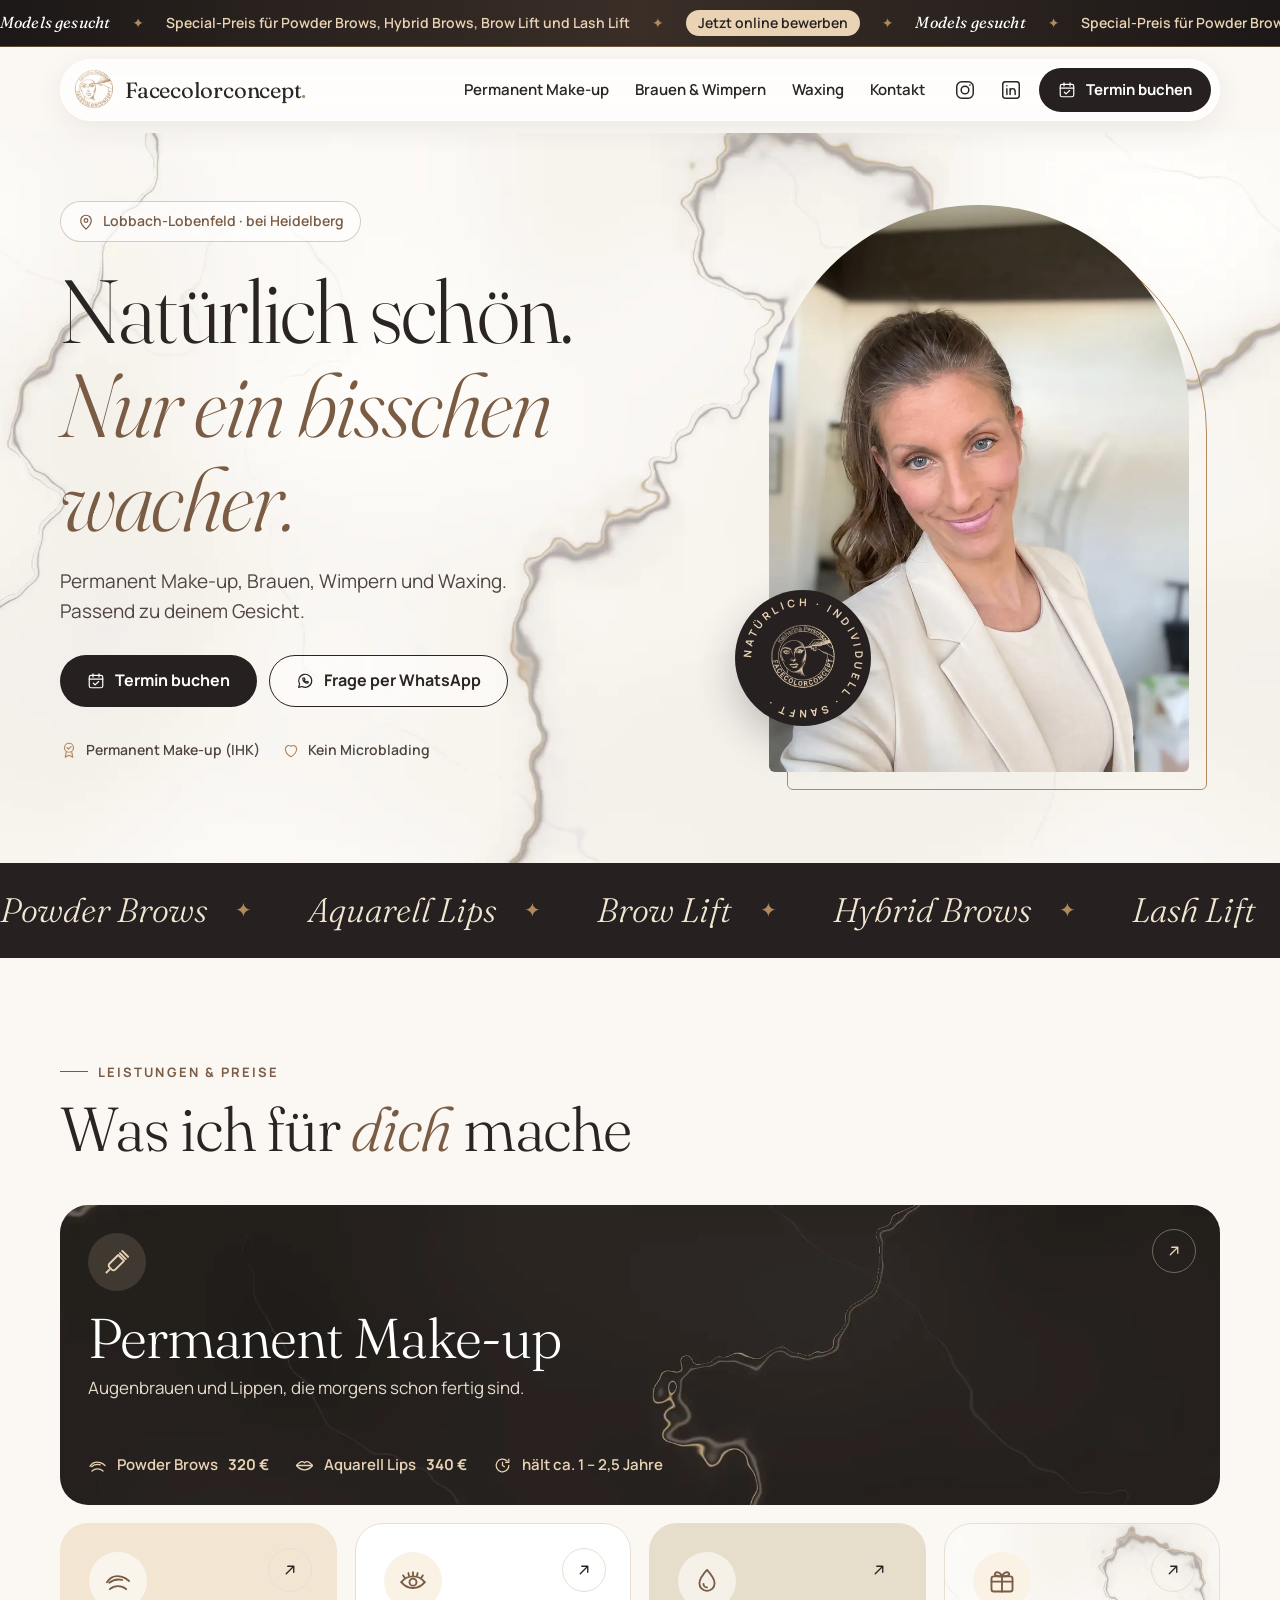
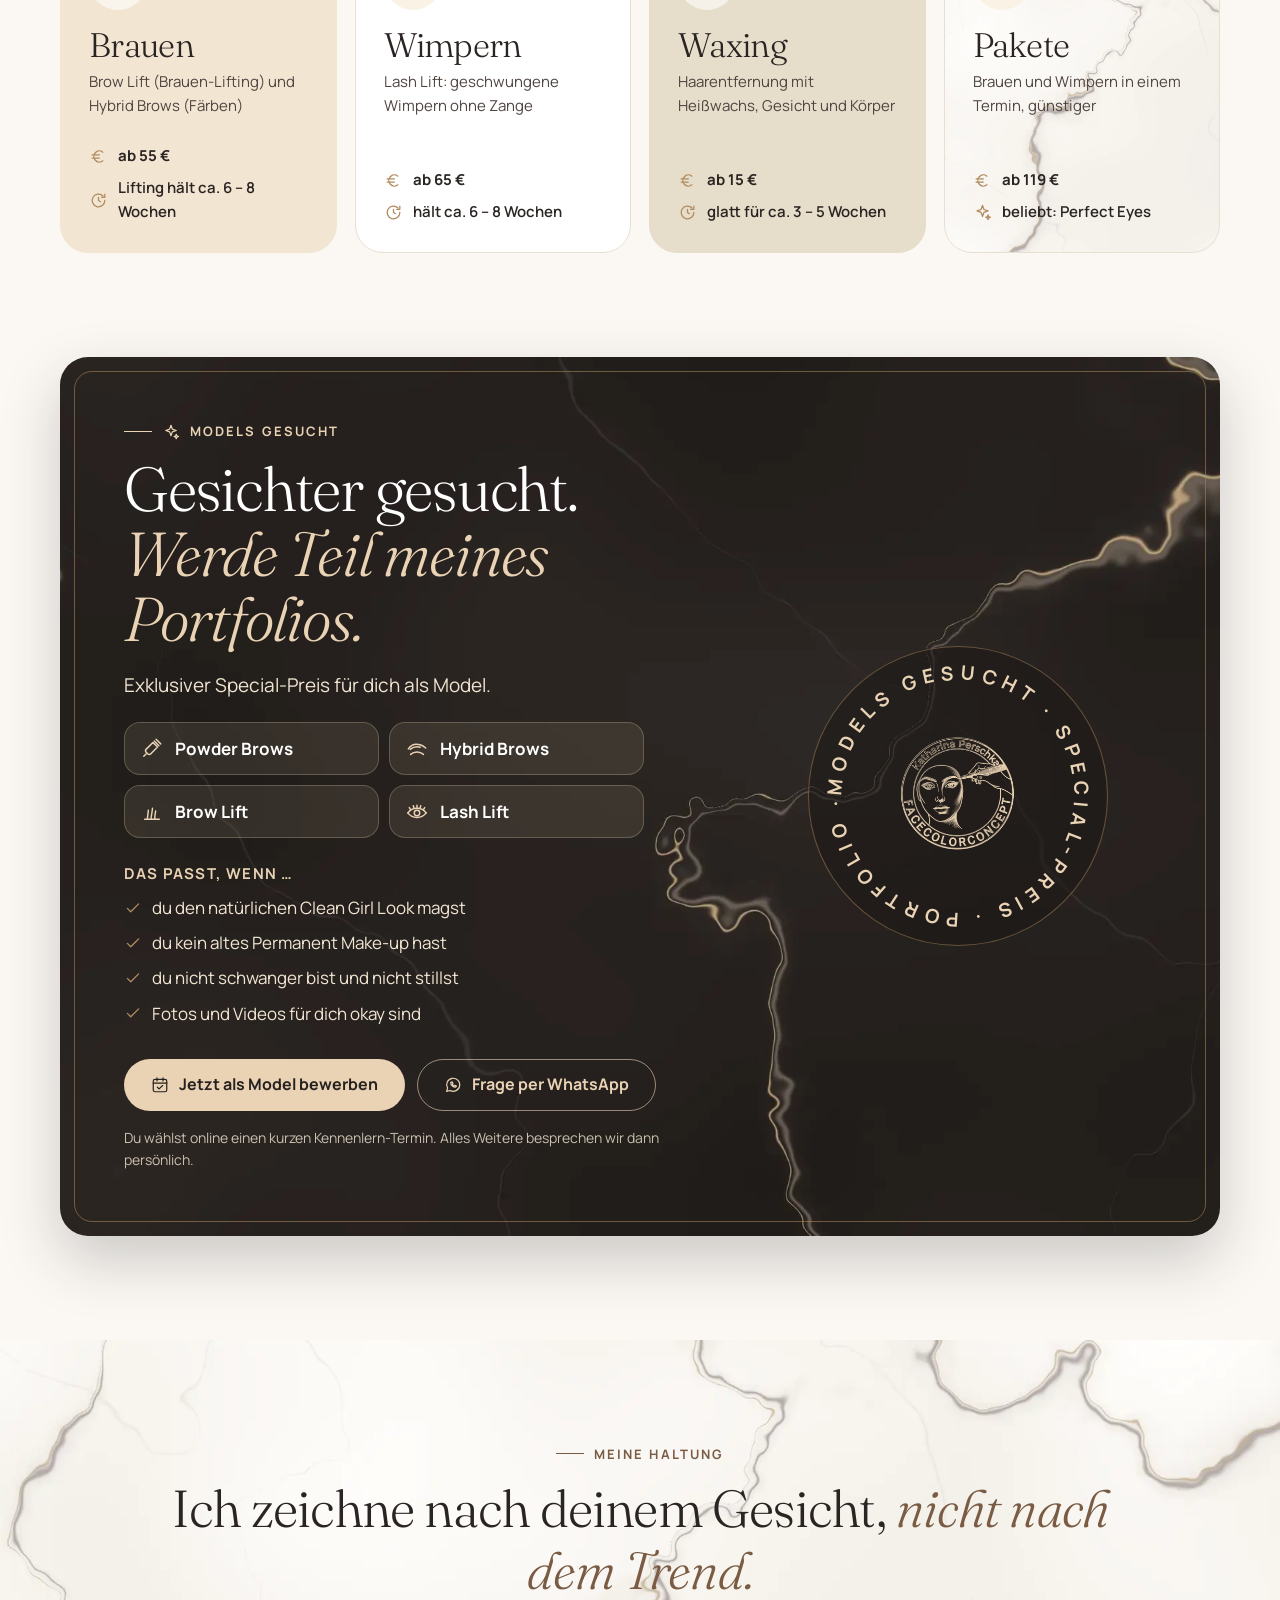
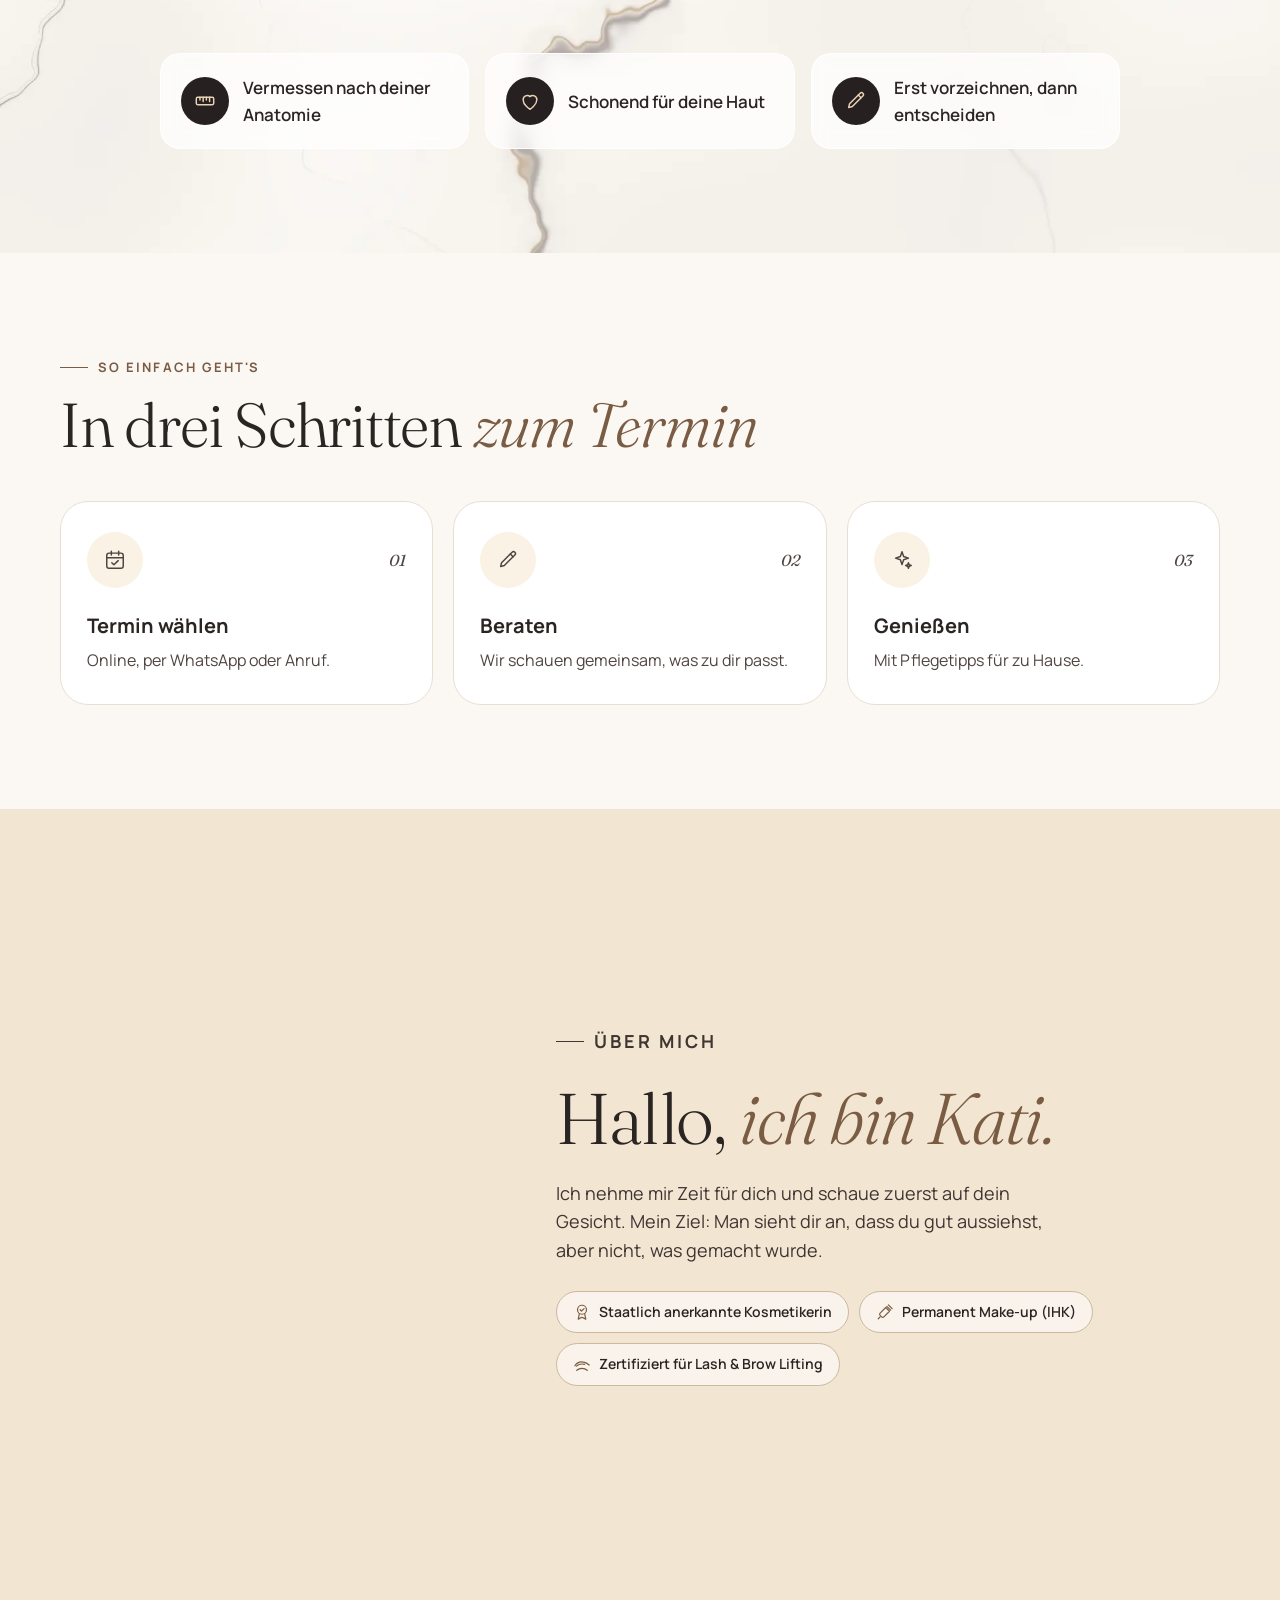
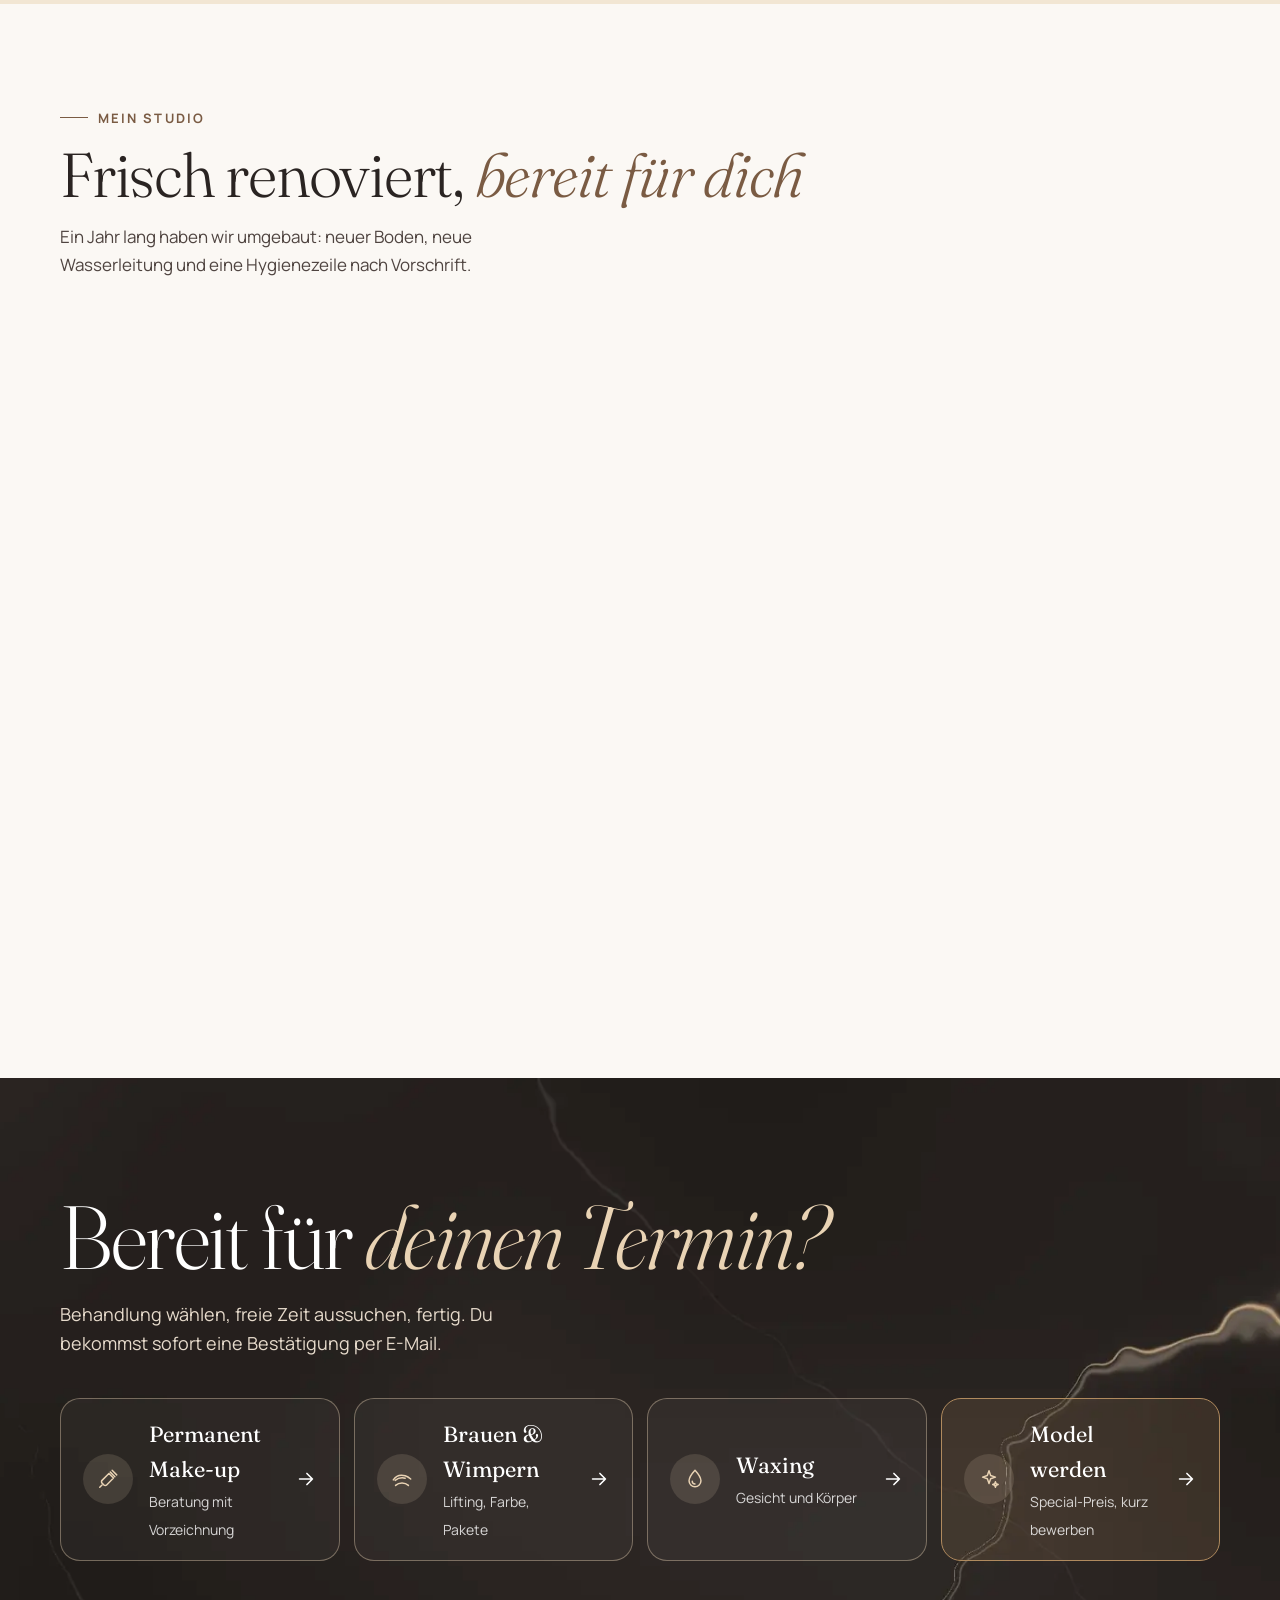
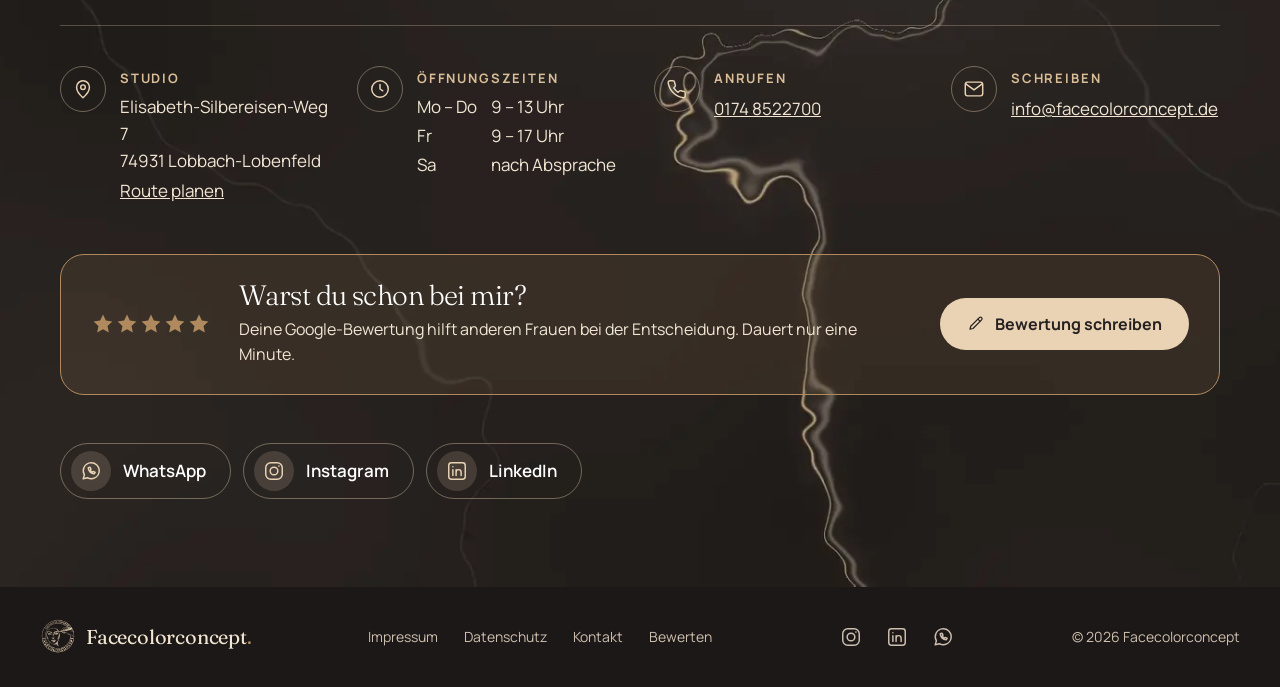
==== commit 61f96810: "Startseite: Karte Google-Bewertung und Link in der Fußzeile" ====
--- a/index.html
+++ b/index.html
@@ -173,6 +173,7 @@
 <div class="info"><span class="info-symbol"><svg class="i " aria-hidden="true" focusable="false"><use href="assets/icons.svg#telefon"></use></svg></span><div><h3>Anrufen</h3><a href="tel:+491748522700">0174 8522700</a></div></div>
 <div class="info"><span class="info-symbol"><svg class="i " aria-hidden="true" focusable="false"><use href="assets/icons.svg#mail"></use></svg></span><div><h3>Schreiben</h3><a href="mailto:info@facecolorconcept.de">info@facecolorconcept.de</a></div></div>
 </div>
+<div class="bewerten"><svg class="sterne" viewBox="0 0 120 24" aria-hidden="true" focusable="false"><g transform="translate(0 0)"><path d="M12 2.6l2.85 6 6.55.78-4.85 4.5 1.3 6.5L12 17.15l-5.85 3.23 1.3-6.5-4.85-4.5 6.55-.78z"/></g><g transform="translate(24 0)"><path d="M12 2.6l2.85 6 6.55.78-4.85 4.5 1.3 6.5L12 17.15l-5.85 3.23 1.3-6.5-4.85-4.5 6.55-.78z"/></g><g transform="translate(48 0)"><path d="M12 2.6l2.85 6 6.55.78-4.85 4.5 1.3 6.5L12 17.15l-5.85 3.23 1.3-6.5-4.85-4.5 6.55-.78z"/></g><g transform="translate(72 0)"><path d="M12 2.6l2.85 6 6.55.78-4.85 4.5 1.3 6.5L12 17.15l-5.85 3.23 1.3-6.5-4.85-4.5 6.55-.78z"/></g><g transform="translate(96 0)"><path d="M12 2.6l2.85 6 6.55.78-4.85 4.5 1.3 6.5L12 17.15l-5.85 3.23 1.3-6.5-4.85-4.5 6.55-.78z"/></g></svg><div><h3>Warst du schon bei mir?</h3><p>Deine Google-Bewertung hilft anderen Frauen bei der Entscheidung. Dauert nur eine Minute.</p></div><a class="knopf knopf-hell" href="https://g.page/r/CUxnBJ4HFeb4EBM/review" rel="noopener"><svg class="i i-s" aria-hidden="true" focusable="false"><use href="assets/icons.svg#stift"></use></svg>Bewertung schreiben</a></div>
 <div class="sozial-gross">
 <a href="https://wa.me/491748522700" rel="noopener"><span class="s-symbol"><svg class="i " aria-hidden="true" focusable="false"><use href="assets/icons.svg#whatsapp"></use></svg></span>WhatsApp</a>
 <a href="https://www.instagram.com/facecolorconcept/" rel="noopener"><span class="s-symbol"><svg class="i " aria-hidden="true" focusable="false"><use href="assets/icons.svg#instagram"></use></svg></span>Instagram</a>
@@ -182,7 +183,7 @@
 </main>
 <footer class="fuss"><div class="huelle fuss-innen">
 <a class="marke" href="index.html"><img src="assets/img/logo-hell.png" alt="" width="36" height="36" loading="lazy"><span>Facecolorconcept<b>.</b></span></a>
-<nav aria-label="Rechtliches"><a href="impressum.html">Impressum</a><a href="datenschutz.html">Datenschutz</a><a href="index.html#kontakt">Kontakt</a></nav>
+<nav aria-label="Rechtliches"><a href="impressum.html">Impressum</a><a href="datenschutz.html">Datenschutz</a><a href="index.html#kontakt">Kontakt</a><a href="bewertung.html">Bewerten</a></nav>
 <div class="sozial"><a href="https://www.instagram.com/facecolorconcept/" rel="noopener" aria-label="Instagram"><svg class="i " aria-hidden="true" focusable="false"><use href="assets/icons.svg#instagram"></use></svg></a><a href="https://www.linkedin.com/company/facecolorconcept/" rel="noopener" aria-label="LinkedIn"><svg class="i " aria-hidden="true" focusable="false"><use href="assets/icons.svg#linkedin"></use></svg></a><a href="https://wa.me/491748522700" rel="noopener" aria-label="WhatsApp"><svg class="i " aria-hidden="true" focusable="false"><use href="assets/icons.svg#whatsapp"></use></svg></a></div>
 <span>© 2026 Facecolorconcept</span>
 </div></footer>
--- a/assets/css/style.css
+++ b/assets/css/style.css
@@ -387,3 +387,14 @@
   .modelband a{padding:10px 16px;overflow:hidden}
 }
 #model{scroll-margin-top:96px}
+
+/* Google-Bewertung */
+.sterne{width:120px;height:24px;fill:var(--gold);flex:none}
+.bewerten{display:flex;flex-wrap:wrap;align-items:center;gap:18px 28px;margin-top:48px;padding:26px 30px;border-radius:24px;border:1px solid var(--gold);background:rgba(176,138,94,.12)}
+.bewerten>div{flex:1 1 260px}
+.bewerten h3{font-size:28px;color:#fff}
+.bewerten p{margin:6px 0 0;color:var(--nude);font-size:16px}
+.bewerten .knopf-hell:hover{background:#fff}
+.bewertung-seite .bew-logo{width:120px;height:120px;border-radius:50%;margin:0 auto 22px;box-shadow:0 0 0 2px var(--gold)}
+.sterne-gross{width:200px;height:40px;display:block;margin:0 auto 18px}
+.bew-klein{margin-top:18px;font-size:14px;color:var(--text-2)}
